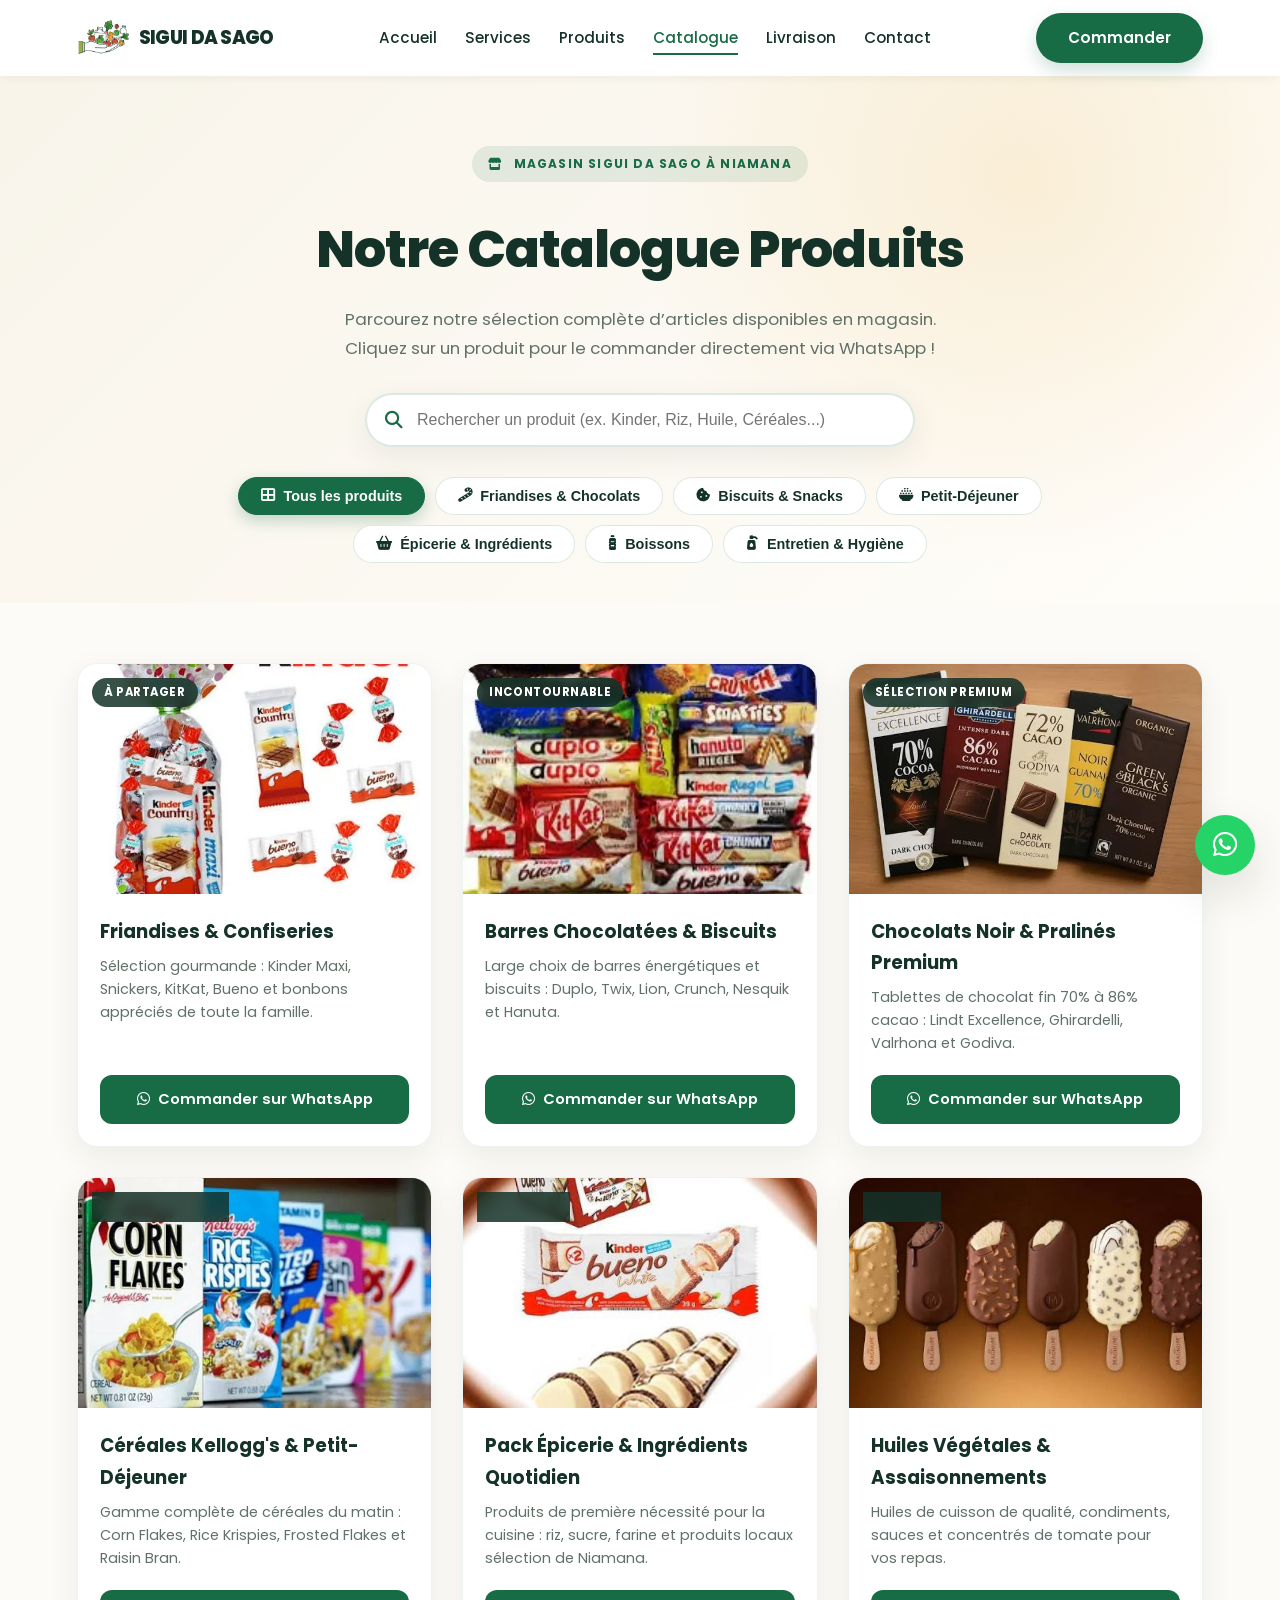
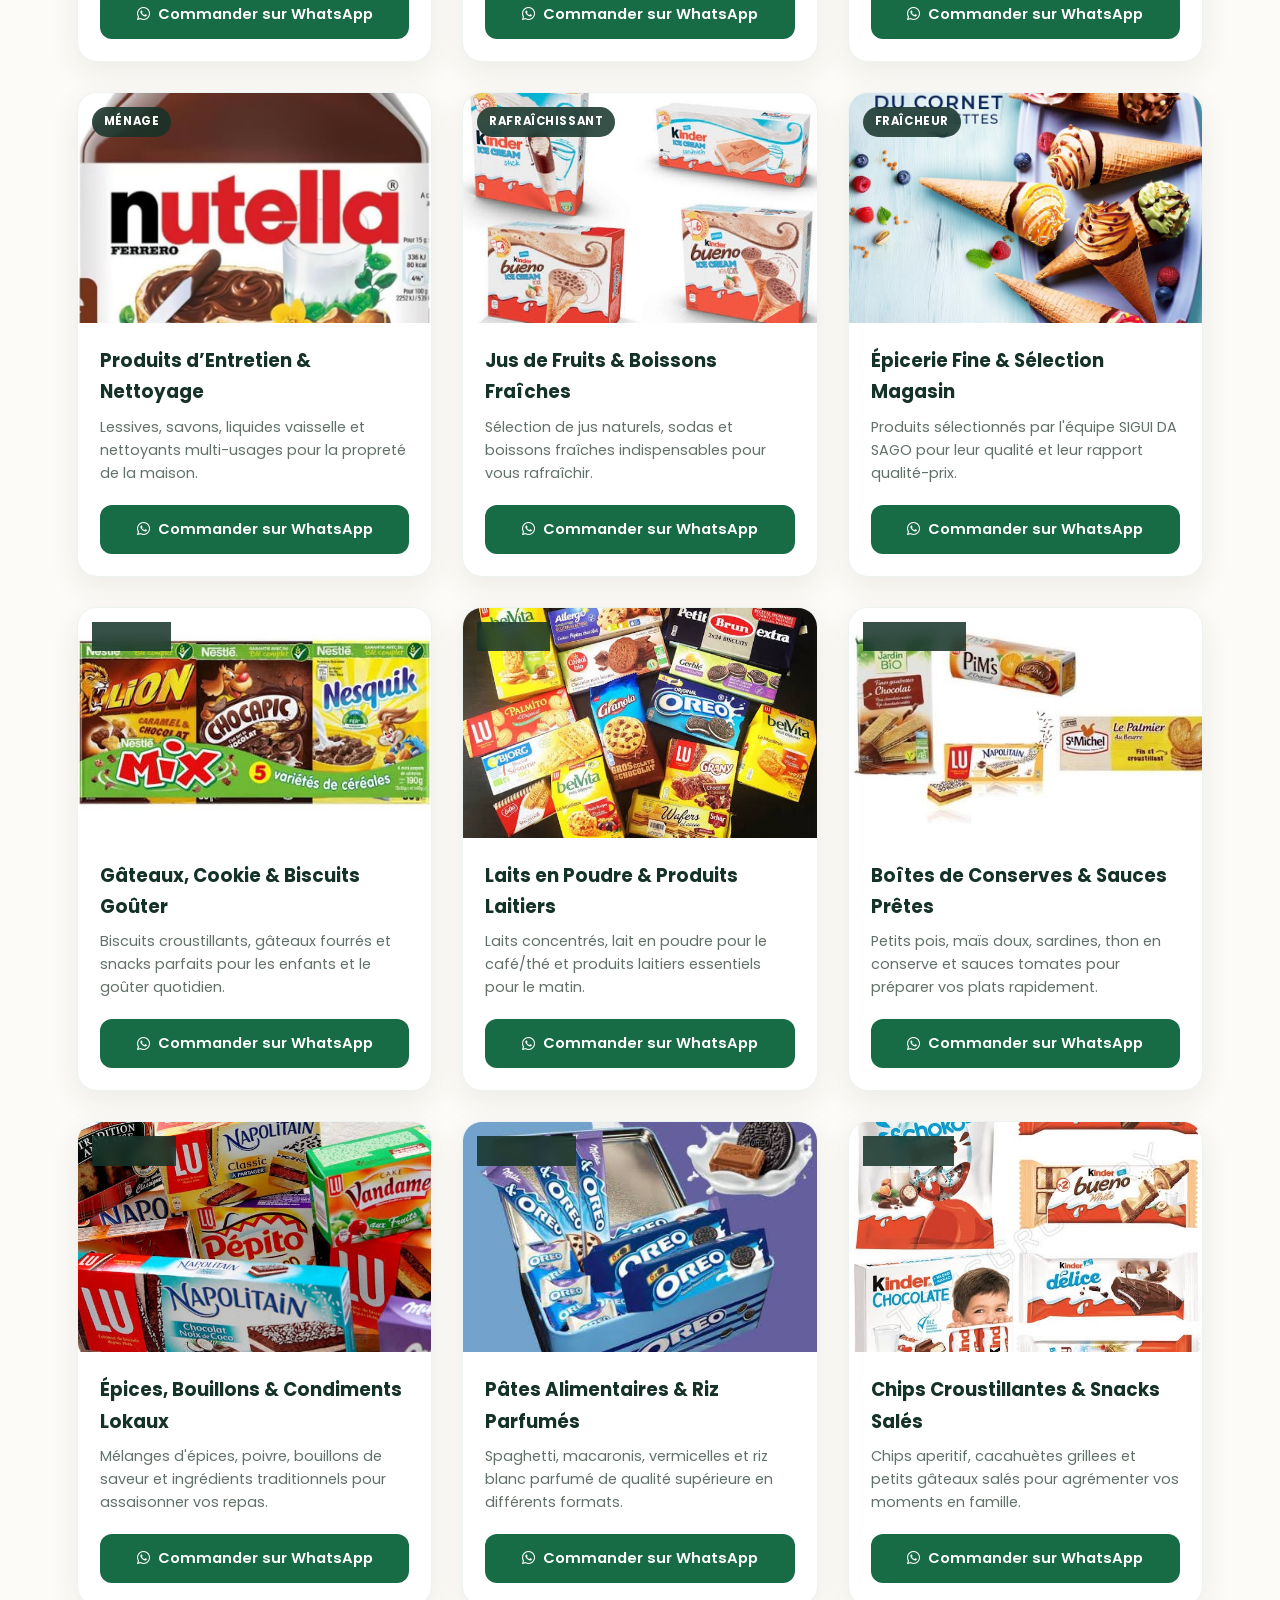
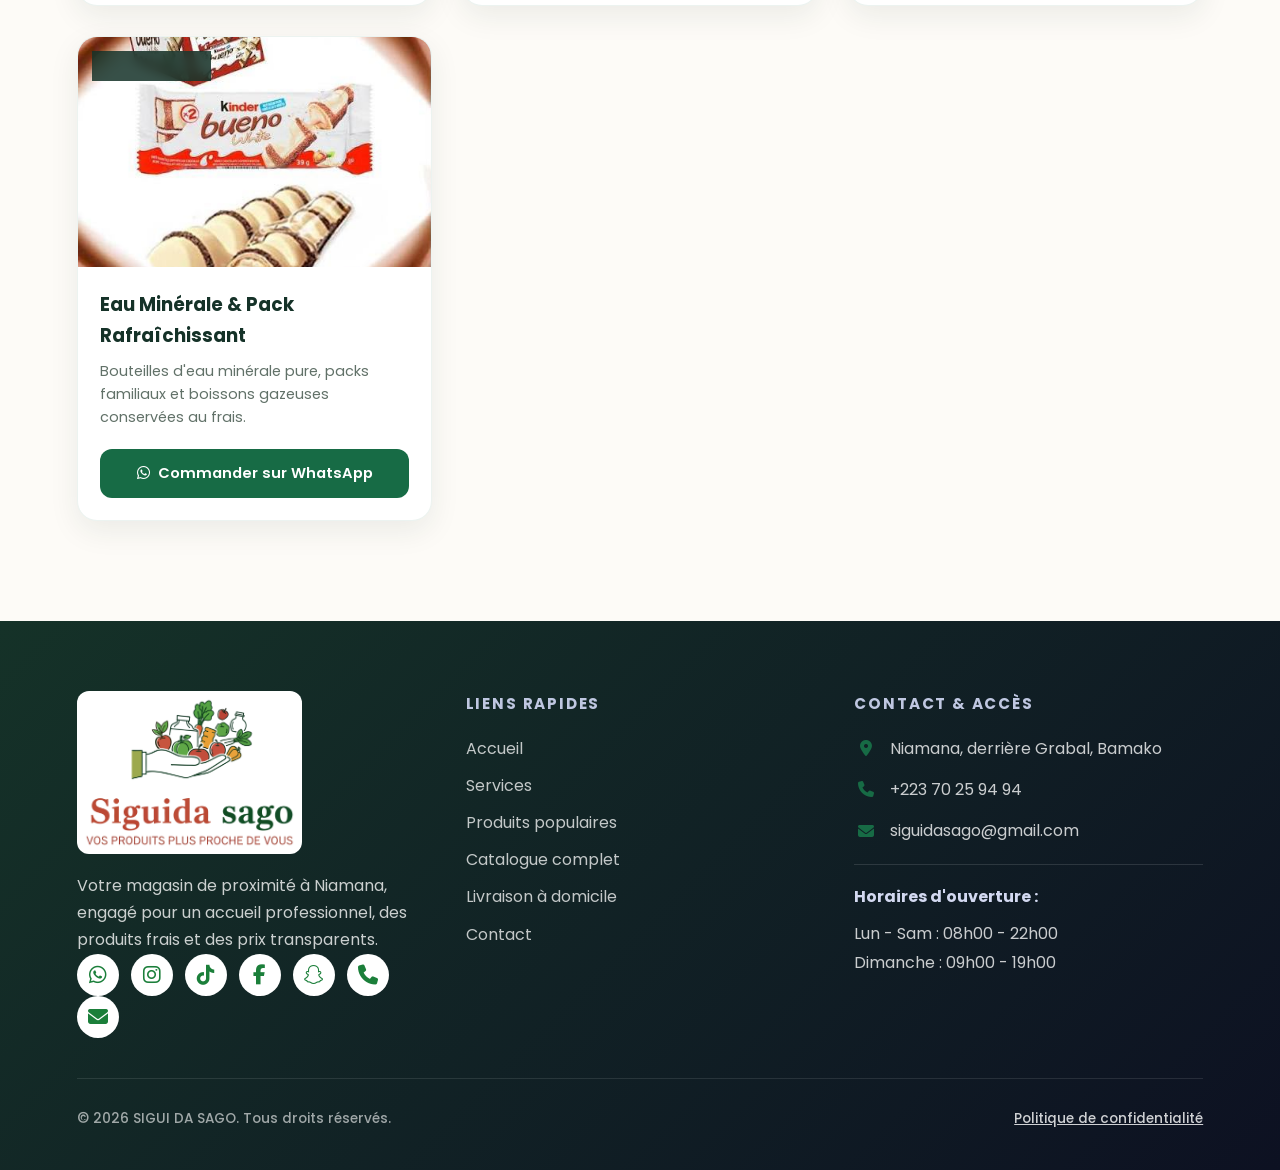
==== catalogue.html @ 582f27cd "Ajout de la page Catalogue Produits (catalogue.html) avec filtres, recherche et commande WhatsApp" ====
<!DOCTYPE html>
<html lang="fr">
<head>
    <meta charset="UTF-8">
    <meta name="viewport" content="width=device-width, initial-scale=1.0">
    <meta name="description" content="Catalogue complet des produits SIGUI DA SAGO à Niamana. Produits frais, confiseries, boissons, épicerie et commande rapide par WhatsApp.">
    <title>Catalogue Produits | SIGUI DA SAGO Niamana</title>

    <!-- Favicon -->
    <link rel="icon" type="image/webp" href="logo-mark.webp">
    <link rel="shortcut icon" type="image/webp" href="logo-mark.webp">
    <link rel="apple-touch-icon" href="logo-mark.webp">

    <!-- Open Graph / WhatsApp / Facebook -->
    <meta property="og:type" content="website">
    <meta property="og:site_name" content="SIGUI DA SAGO">
    <meta property="og:title" content="Catalogue Produits | SIGUI DA SAGO Niamana">
    <meta property="og:description" content="Découvrez tous les produits disponibles dans votre magasin de proximité à Niamana et commandez facilement sur WhatsApp.">
    <meta property="og:image" content="logo-sigui-da-sago.webp">

    <link rel="stylesheet" href="site.css">

    <!-- Google Fonts -->
    <link href="https://fonts.googleapis.com/css2?family=Poppins:wght@300;400;500;600;700;800&display=swap" rel="stylesheet">

    <!-- Font Awesome -->
    <link rel="stylesheet" href="https://cdnjs.cloudflare.com/ajax/libs/font-awesome/6.6.0/css/all.min.css">
</head>
<body class="catalog-page">
    <header>
        <nav class="navbar">
            <a class="brand" href="index.html" aria-label="SIGUI DA SAGO - Accueil">
                <img src="logo-mark.webp" alt="Logo SIGUI DA SAGO">
                <span>SIGUI DA SAGO</span>
            </a>
            <ul class="nav-links">
                <li><a href="index.html#accueil">Accueil</a></li>
                <li><a href="index.html#services">Services</a></li>
                <li><a href="index.html#produits">Produits</a></li>
                <li><a href="catalogue.html" class="active">Catalogue</a></li>
                <li><a href="index.html#livraison">Livraison</a></li>
                <li><a href="index.html#contact">Contact</a></li>
            </ul>
            <a href="index.html#livraison" class="btn header-order">Commander</a>
            <div class="menu-btn"><i class="fas fa-bars"></i></div>
        </nav>
    </header>

    <main>
        <section class="catalog-hero">
            <span class="eyebrow"><i class="fas fa-store" aria-hidden="true"></i> Magasin SIGUI DA SAGO à Niamana</span>
            <h1>Notre Catalogue Produits</h1>
            <p>Parcourez notre sélection complète d’articles disponibles en magasin. Cliquez sur un produit pour le commander directement via WhatsApp !</p>

            <div class="search-container">
                <i class="fas fa-search" aria-hidden="true"></i>
                <input type="text" id="catalogSearch" placeholder="Rechercher un produit (ex. Kinder, Riz, Huile, Céréales...)" aria-label="Rechercher un produit">
            </div>

            <div class="category-filters">
                <button class="filter-btn active" data-filter="all"><i class="fas fa-th-large"></i> Tous les produits</button>
                <button class="filter-btn" data-filter="friandises"><i class="fas fa-candy-cane"></i> Friandises & Chocolats</button>
                <button class="filter-btn" data-filter="biscuits"><i class="fas fa-cookie-bite"></i> Biscuits & Snacks</button>
                <button class="filter-btn" data-filter="petit-dejeuner"><i class="fas fa-bowl-rice"></i> Petit-Déjeuner</button>
                <button class="filter-btn" data-filter="epicerie"><i class="fas fa-basket-shopping"></i> Épicerie & Ingrédients</button>
                <button class="filter-btn" data-filter="boissons"><i class="fas fa-bottle-water"></i> Boissons</button>
                <button class="filter-btn" data-filter="entretien"><i class="fas fa-pump-soap"></i> Entretien & Hygiène</button>
            </div>
        </section>

        <section class="catalog-section">
            <div class="catalog-grid" id="catalogGrid">
                
                <!-- Produit 1 -->
                <article class="catalog-card" data-category="friandises">
                    <div class="catalog-card-img">
                        <img src="image-produit-1.webp" alt="Friandises & Confiseries Kinder, Snickers, KitKat" loading="lazy">
                        <span class="catalog-card-badge">À partager</span>
                    </div>
                    <div class="catalog-card-body">
                        <h3>Friandises & Confiseries</h3>
                        <p>Sélection gourmande : Kinder Maxi, Snickers, KitKat, Bueno et bonbons appréciés de toute la famille.</p>
                        <a href="https://wa.me/22370259494?text=Bonjour%20SIGUI%20DA%20SAGO%2C%20je%20souhaite%20commander%20%3A%20Friandises%20%26%20Confiseries" target="_blank" rel="noopener noreferrer" class="catalog-card-btn">
                            <i class="fab fa-whatsapp" aria-hidden="true"></i> Commander sur WhatsApp
                        </a>
                    </div>
                </article>

                <!-- Produit 2 -->
                <article class="catalog-card" data-category="biscuits">
                    <div class="catalog-card-img">
                        <img src="image-produit-2.webp" alt="Assortiment Barres & Biscuits" loading="lazy">
                        <span class="catalog-card-badge">Incontournable</span>
                    </div>
                    <div class="catalog-card-body">
                        <h3>Barres Chocolatées & Biscuits</h3>
                        <p>Large choix de barres énergétiques et biscuits : Duplo, Twix, Lion, Crunch, Nesquik et Hanuta.</p>
                        <a href="https://wa.me/22370259494?text=Bonjour%20SIGUI%20DA%20SAGO%2C%20je%20souhaite%20commander%20%3A%20Barres%20Chocolat%C3%A9es%20%26%20Biscuits" target="_blank" rel="noopener noreferrer" class="catalog-card-btn">
                            <i class="fab fa-whatsapp" aria-hidden="true"></i> Commander sur WhatsApp
                        </a>
                    </div>
                </article>

                <!-- Produit 3 -->
                <article class="catalog-card" data-category="friandises">
                    <div class="catalog-card-img">
                        <img src="image-produit-3.webp" alt="Chocolats Premium Lindt & Ghirardelli" loading="lazy">
                        <span class="catalog-card-badge">Sélection Premium</span>
                    </div>
                    <div class="catalog-card-body">
                        <h3>Chocolats Noir & Pralinés Premium</h3>
                        <p>Tablettes de chocolat fin 70% à 86% cacao : Lindt Excellence, Ghirardelli, Valrhona et Godiva.</p>
                        <a href="https://wa.me/22370259494?text=Bonjour%20SIGUI%20DA%20SAGO%2C%20je%20souhaite%20commander%20%3A%20Chocolats%20Noir%20%26%20Pralin%C3%A9s%20Premium" target="_blank" rel="noopener noreferrer" class="catalog-card-btn">
                            <i class="fab fa-whatsapp" aria-hidden="true"></i> Commander sur WhatsApp
                        </a>
                    </div>
                </article>

                <!-- Produit 4 -->
                <article class="catalog-card" data-category="petit-dejeuner">
                    <div class="catalog-card-img">
                        <img src="image-produit-4.webp" alt="Céréales Kellogg's Corn Flakes et Rice Krispies" loading="lazy">
                        <span class="catalog-card-badge">Petit-Déjeuner</span>
                    </div>
                    <div class="catalog-card-body">
                        <h3>Céréales Kellogg's & Petit-Déjeuner</h3>
                        <p>Gamme complète de céréales du matin : Corn Flakes, Rice Krispies, Frosted Flakes et Raisin Bran.</p>
                        <a href="https://wa.me/22370259494?text=Bonjour%20SIGUI%20DA%20SAGO%2C%20je%20souhaite%20commander%20%3A%20C%C3%A9r%C3%A9ales%20Kellogg%27s" target="_blank" rel="noopener noreferrer" class="catalog-card-btn">
                            <i class="fab fa-whatsapp" aria-hidden="true"></i> Commander sur WhatsApp
                        </a>
                    </div>
                </article>

                <!-- Produit 5 -->
                <article class="catalog-card" data-category="epicerie">
                    <div class="catalog-card-img">
                        <img src="WhatsApp Image 2026-07-18 at 15.37.23 (1).jpeg" alt="Pack Épicerie Générale" loading="lazy">
                        <span class="catalog-card-badge">Essentiel</span>
                    </div>
                    <div class="catalog-card-body">
                        <h3>Pack Épicerie & Ingrédients Quotidien</h3>
                        <p>Produits de première nécessité pour la cuisine : riz, sucre, farine et produits locaux sélection de Niamana.</p>
                        <a href="https://wa.me/22370259494?text=Bonjour%20SIGUI%20DA%20SAGO%2C%20je%20souhaite%20commander%20%3A%20Pack%20%C3%89picerie%20%26%20Ingr%C3%A9dients" target="_blank" rel="noopener noreferrer" class="catalog-card-btn">
                            <i class="fab fa-whatsapp" aria-hidden="true"></i> Commander sur WhatsApp
                        </a>
                    </div>
                </article>

                <!-- Produit 6 -->
                <article class="catalog-card" data-category="epicerie">
                    <div class="catalog-card-img">
                        <img src="WhatsApp Image 2026-07-18 at 15.37.23 (2).jpeg" alt="Huiles et Condiments de cuisine" loading="lazy">
                        <span class="catalog-card-badge">Cuisine</span>
                    </div>
                    <div class="catalog-card-body">
                        <h3>Huiles Végétales & Assaisonnements</h3>
                        <p>Huiles de cuisson de qualité, condiments, sauces et concentrés de tomate pour vos repas.</p>
                        <a href="https://wa.me/22370259494?text=Bonjour%20SIGUI%20DA%20SAGO%2C%20je%20souhaite%20commander%20%3A%20Huiles%20V%C3%A9g%C3%A9tales%20%26%20Assaisonnements" target="_blank" rel="noopener noreferrer" class="catalog-card-btn">
                            <i class="fab fa-whatsapp" aria-hidden="true"></i> Commander sur WhatsApp
                        </a>
                    </div>
                </article>

                <!-- Produit 7 -->
                <article class="catalog-card" data-category="entretien">
                    <div class="catalog-card-img">
                        <img src="WhatsApp Image 2026-07-18 at 15.37.23 (3).jpeg" alt="Produits de ménage et entretien" loading="lazy">
                        <span class="catalog-card-badge">Ménage</span>
                    </div>
                    <div class="catalog-card-body">
                        <h3>Produits d’Entretien & Nettoyage</h3>
                        <p>Lessives, savons, liquides vaisselle et nettoyants multi-usages pour la propreté de la maison.</p>
                        <a href="https://wa.me/22370259494?text=Bonjour%20SIGUI%20DA%20SAGO%2C%20je%20souhaite%20commander%20%3A%20Produits%20d%27Entretien" target="_blank" rel="noopener noreferrer" class="catalog-card-btn">
                            <i class="fab fa-whatsapp" aria-hidden="true"></i> Commander sur WhatsApp
                        </a>
                    </div>
                </article>

                <!-- Produit 8 -->
                <article class="catalog-card" data-category="boissons">
                    <div class="catalog-card-img">
                        <img src="WhatsApp Image 2026-07-18 at 15.37.23 (5).jpeg" alt="Jus et Boissons rafraîchissantes" loading="lazy">
                        <span class="catalog-card-badge">Rafraîchissant</span>
                    </div>
                    <div class="catalog-card-body">
                        <h3>Jus de Fruits & Boissons Fraîches</h3>
                        <p>Sélection de jus naturels, sodas et boissons fraîches indispensables pour vous rafraîchir.</p>
                        <a href="https://wa.me/22370259494?text=Bonjour%20SIGUI%20DA%20SAGO%2C%20je%20souhaite%20commander%20%3A%20Jus%20de%20Fruits%20%26%20Boissons" target="_blank" rel="noopener noreferrer" class="catalog-card-btn">
                            <i class="fab fa-whatsapp" aria-hidden="true"></i> Commander sur WhatsApp
                        </a>
                    </div>
                </article>

                <!-- Produit 9 -->
                <article class="catalog-card" data-category="epicerie">
                    <div class="catalog-card-img">
                        <img src="WhatsApp Image 2026-07-18 at 15.37.23 (6).jpeg" alt="Produits frais et épicerie fine" loading="lazy">
                        <span class="catalog-card-badge">Fraîcheur</span>
                    </div>
                    <div class="catalog-card-body">
                        <h3>Épicerie Fine & Sélection Magasin</h3>
                        <p>Produits sélectionnés par l'équipe SIGUI DA SAGO pour leur qualité et leur rapport qualité-prix.</p>
                        <a href="https://wa.me/22370259494?text=Bonjour%20SIGUI%20DA%20SAGO%2C%20je%20souhaite%20commander%20%3A%20%C3%89picerie%20Fine" target="_blank" rel="noopener noreferrer" class="catalog-card-btn">
                            <i class="fab fa-whatsapp" aria-hidden="true"></i> Commander sur WhatsApp
                        </a>
                    </div>
                </article>

                <!-- Produit 10 -->
                <article class="catalog-card" data-category="biscuits">
                    <div class="catalog-card-img">
                        <img src="WhatsApp Image 2026-07-18 at 15.44.53 (3).jpeg" alt="Gâteaux et Biscuits du goûter" loading="lazy">
                        <span class="catalog-card-badge">Goûter</span>
                    </div>
                    <div class="catalog-card-body">
                        <h3>Gâteaux, Cookie & Biscuits Goûter</h3>
                        <p>Biscuits croustillants, gâteaux fourrés et snacks parfaits pour les enfants et le goûter quotidien.</p>
                        <a href="https://wa.me/22370259494?text=Bonjour%20SIGUI%20DA%20SAGO%2C%20je%20souhaite%20commander%20%3A%20G%C3%A2teaux%20%26%20Biscuits" target="_blank" rel="noopener noreferrer" class="catalog-card-btn">
                            <i class="fab fa-whatsapp" aria-hidden="true"></i> Commander sur WhatsApp
                        </a>
                    </div>
                </article>

                <!-- Produit 11 -->
                <article class="catalog-card" data-category="petit-dejeuner">
                    <div class="catalog-card-img">
                        <img src="WhatsApp Image 2026-07-18 at 15.44.53 (4).jpeg" alt="Laits et Produits Laitiers" loading="lazy">
                        <span class="catalog-card-badge">Laitier</span>
                    </div>
                    <div class="catalog-card-body">
                        <h3>Laits en Poudre & Produits Laitiers</h3>
                        <p>Laits concentrés, lait en poudre pour le café/thé et produits laitiers essentiels pour le matin.</p>
                        <a href="https://wa.me/22370259494?text=Bonjour%20SIGUI%20DA%20SAGO%2C%20je%20souhaite%20commander%20%3A%20Laits%20%26%20Produits%20Laitiers" target="_blank" rel="noopener noreferrer" class="catalog-card-btn">
                            <i class="fab fa-whatsapp" aria-hidden="true"></i> Commander sur WhatsApp
                        </a>
                    </div>
                </article>

                <!-- Produit 12 -->
                <article class="catalog-card" data-category="epicerie">
                    <div class="catalog-card-img">
                        <img src="WhatsApp Image 2026-07-18 at 15.44.53 (5).jpeg" alt="Conserves et Boîtes de sauces" loading="lazy">
                        <span class="catalog-card-badge">Conserves</span>
                    </div>
                    <div class="catalog-card-body">
                        <h3>Boîtes de Conserves & Sauces Prêtes</h3>
                        <p>Petits pois, maïs doux, sardines, thon en conserve et sauces tomates pour préparer vos plats rapidement.</p>
                        <a href="https://wa.me/22370259494?text=Bonjour%20SIGUI%20DA%20SAGO%2C%20je%20souhaite%20commander%20%3A%20Bo%C3%AEtes%20de%20Conserves" target="_blank" rel="noopener noreferrer" class="catalog-card-btn">
                            <i class="fab fa-whatsapp" aria-hidden="true"></i> Commander sur WhatsApp
                        </a>
                    </div>
                </article>

                <!-- Produit 13 -->
                <article class="catalog-card" data-category="epicerie">
                    <div class="catalog-card-img">
                        <img src="WhatsApp Image 2026-07-18 at 15.44.53 (6).jpeg" alt="Épices et Bouillons" loading="lazy">
                        <span class="catalog-card-badge">Saveurs</span>
                    </div>
                    <div class="catalog-card-body">
                        <h3>Épices, Bouillons & Condiments Lokaux</h3>
                        <p>Mélanges d'épices, poivre, bouillons de saveur et ingrédients traditionnels pour assaisonner vos repas.</p>
                        <a href="https://wa.me/22370259494?text=Bonjour%20SIGUI%20DA%20SAGO%2C%20je%20souhaite%20commander%20%3A%20%C3%89pices%20%26%20Bouillons" target="_blank" rel="noopener noreferrer" class="catalog-card-btn">
                            <i class="fab fa-whatsapp" aria-hidden="true"></i> Commander sur WhatsApp
                        </a>
                    </div>
                </article>

                <!-- Produit 14 -->
                <article class="catalog-card" data-category="epicerie">
                    <div class="catalog-card-img">
                        <img src="WhatsApp Image 2026-07-18 at 15.44.53 (7).jpeg" alt="Pâtes et Riz parfumés" loading="lazy">
                        <span class="catalog-card-badge">Féculents</span>
                    </div>
                    <div class="catalog-card-body">
                        <h3>Pâtes Alimentaires & Riz Parfumés</h3>
                        <p>Spaghetti, macaronis, vermicelles et riz blanc parfumé de qualité supérieure en différents formats.</p>
                        <a href="https://wa.me/22370259494?text=Bonjour%20SIGUI%20DA%20SAGO%2C%20je%20souhaite%20commander%20%3A%20P%C3%A2tes%20%26%20Riz" target="_blank" rel="noopener noreferrer" class="catalog-card-btn">
                            <i class="fab fa-whatsapp" aria-hidden="true"></i> Commander sur WhatsApp
                        </a>
                    </div>
                </article>

                <!-- Produit 15 -->
                <article class="catalog-card" data-category="biscuits">
                    <div class="catalog-card-img">
                        <img src="WhatsApp Image 2026-07-18 at 15.44.53 (8).jpeg" alt="Chips et Snacks salés" loading="lazy">
                        <span class="catalog-card-badge">Aapéritif</span>
                    </div>
                    <div class="catalog-card-body">
                        <h3>Chips Croustillantes & Snacks Salés</h3>
                        <p>Chips aperitif, cacahuètes grillees et petits gâteaux salés pour agrémenter vos moments en famille.</p>
                        <a href="https://wa.me/22370259494?text=Bonjour%20SIGUI%20DA%20SAGO%2C%20je%20souhaite%20commander%20%3A%20Chips%20%26%20Snacks%20Sal%C3%A9s" target="_blank" rel="noopener noreferrer" class="catalog-card-btn">
                            <i class="fab fa-whatsapp" aria-hidden="true"></i> Commander sur WhatsApp
                        </a>
                    </div>
                </article>

                <!-- Produit 16 -->
                <article class="catalog-card" data-category="boissons">
                    <div class="catalog-card-img">
                        <img src="WhatsApp Image 2026-07-18 at 15.44.53 (9).jpeg" alt="Eau Minérale et Pack de boissons" loading="lazy">
                        <span class="catalog-card-badge">Hydratation</span>
                    </div>
                    <div class="catalog-card-body">
                        <h3>Eau Minérale & Pack Rafraîchissant</h3>
                        <p>Bouteilles d'eau minérale pure, packs familiaux et boissons gazeuses conservées au frais.</p>
                        <a href="https://wa.me/22370259494?text=Bonjour%20SIGUI%20DA%20SAGO%2C%20je%20souhaite%20commander%20%3A%20Eau%20Min%C3%A9rale%20%26%20Boissons" target="_blank" rel="noopener noreferrer" class="catalog-card-btn">
                            <i class="fab fa-whatsapp" aria-hidden="true"></i> Commander sur WhatsApp
                        </a>
                    </div>
                </article>

            </div>

            <!-- Message Aucun Résultat -->
            <div id="noResults" class="no-results" style="display: none;">
                <i class="fas fa-box-open" aria-hidden="true"></i>
                <h3>Aucun produit trouvé</h3>
                <p>Essayez un autre mot-clé ou réinitialisez le filtre de recherche.</p>
            </div>
        </section>
    </main>

    <!-- Bouton WhatsApp Flottant -->
    <a href="https://wa.me/22370259494" class="whatsapp" title="Discuter sur WhatsApp" target="_blank" rel="noopener noreferrer" aria-label="Contacter SIGUI DA SAGO sur WhatsApp">
        <i class="fab fa-whatsapp" aria-hidden="true"></i>
    </a>

    <footer>
        <div class="footer-wrapper">
            <div class="footer-section footer-brand">
                <a class="footer-logo" href="index.html">
                    <img src="logo-sigui-da-sago.webp" alt="Logo SIGUI DA SAGO">
                </a>
                <p>Votre magasin de proximité à Niamana, engagé pour un accueil professionnel, des produits frais et des prix transparents.</p>
                <div class="social-links">
                    <a href="https://wa.me/22370259494" title="WhatsApp" target="_blank" rel="noopener noreferrer"><i class="fab fa-whatsapp"></i></a>
                    <a href="https://www.instagram.com/siguidasago" title="Instagram" target="_blank" rel="noopener noreferrer"><i class="fab fa-instagram"></i></a>
                    <a href="https://www.tiktok.com/@siguida.sago" title="TikTok" target="_blank" rel="noopener noreferrer"><i class="fab fa-tiktok"></i></a>
                    <a href="https://www.facebook.com/share/1Fdkqa3NNz/?mibextid=wwXIfr" title="Facebook" target="_blank" rel="noopener noreferrer"><i class="fab fa-facebook-f"></i></a>
                    <a href="https://snapchat.com/t/otdLLKNi" title="Snapchat" target="_blank" rel="noopener noreferrer"><i class="fab fa-snapchat"></i></a>
                    <a href="tel:+22370259494" title="Appeler"><i class="fas fa-phone"></i></a>
                    <a href="mailto:siguidasago@gmail.com" title="Email"><i class="fas fa-envelope"></i></a>
                </div>
            </div>

            <div class="footer-section footer-links">
                <h4>Liens rapides</h4>
                <ul>
                    <li><a href="index.html#accueil">Accueil</a></li>
                    <li><a href="index.html#services">Services</a></li>
                    <li><a href="index.html#produits">Produits populaires</a></li>
                    <li><a href="catalogue.html">Catalogue complet</a></li>
                    <li><a href="index.html#livraison">Livraison à domicile</a></li>
                    <li><a href="index.html#contact">Contact</a></li>
                </ul>
            </div>

            <div class="footer-section footer-contact">
                <h4>Contact & Accès</h4>
                <p><i class="fas fa-map-marker-alt"></i> Niamana, derrière Grabal, Bamako</p>
                <p><i class="fas fa-phone"></i> <a href="tel:+22370259494" style="color:inherit;">+223 70 25 94 94</a></p>
                <p><i class="fas fa-envelope"></i> <a href="mailto:siguidasago@gmail.com" style="color:inherit;">siguidasago@gmail.com</a></p>
                <div class="footer-hours">
                    <span>Horaires d'ouverture :</span>
                    <p>Lun - Sam : 08h00 - 22h00<br>Dimanche : 09h00 - 19h00</p>
                </div>
            </div>
        </div>

        <div class="footer-bottom">
            <p class="footer-copy">&copy; <span id="year">2026</span> SIGUI DA SAGO. Tous droits réservés.</p>
            <p class="footer-credit"><a href="confidentialite.html">Politique de confidentialité</a></p>
        </div>
    </footer>

    <script src="site.js"></script>
</body>
</html>
---- site.css ----
/* ===============================
   VARIABLES — THÈME ÉPICERIE
================================= */
:root{
    --primary:#176b45;
    --primary-dark:#0e4a30;
    --secondary:#f4f0e8;
    --accent:#e6a422;
    --white:#ffffff;
    --dark:#153228;
    --gray:#617168;
    --light-gray:#faf8f3;
    --shadow:0 10px 30px rgba(21,50,40,.08);
    --shadow-lg:0 18px 45px rgba(21,50,40,.14);
    --shadow-large:0 24px 60px rgba(21,50,40,.18);
    --radius:20px;
    --transition:.35s cubic-bezier(.4, 0, .2, 1);
    --max-width:1280px;
}

/* ===============================
   RESET
================================= */
*{
    margin:0;
    padding:0;
    box-sizing:border-box;
}

html{
    scroll-behavior:smooth;
}

body{
    font-family:'Poppins',sans-serif;
    background:#ffffff;
    color:var(--dark);
    line-height:1.7;
    overflow-x:hidden;
}

img{
    max-width:100%;
    display:block;
    height:auto;
}

a{
    text-decoration:none;
}

ul{
    list-style:none;
}

section{
    padding:100px 6%;
}

/* ===============================
   ANIMATIONS
================================= */
@keyframes fadeInUp{
    from{
        opacity:0;
        transform:translateY(30px);
    }
    to{
        opacity:1;
        transform:translateY(0);
    }
}

@keyframes fadeInDown{
    from{
        opacity:0;
        transform:translateY(-30px);
    }
    to{
        opacity:1;
        transform:translateY(0);
    }
}

@keyframes fadeInLeft{
    from{
        opacity:0;
        transform:translateX(-30px);
    }
    to{
        opacity:1;
        transform:translateX(0);
    }
}

@keyframes fadeInRight{
    from{
        opacity:0;
        transform:translateX(30px);
    }
    to{
        opacity:1;
        transform:translateX(0);
    }
}

@keyframes slideDown{
    from{
        opacity:0;
        transform:scaleY(0);
    }
    to{
        opacity:1;
        transform:scaleY(1);
    }
}

/* ===============================
   HEADER & NAVBAR
================================= */
header{
    position:fixed;
    width:100%;
    top:0;
    left:0;
    z-index:999;
    background:rgba(255,255,255,.98);
    backdrop-filter:blur(10px);
    box-shadow:0 2px 10px rgba(0,0,0,.05);
    transition:.3s ease;
}

header.sticky{
    box-shadow:0 8px 25px rgba(0,0,0,.1);
    padding:8px 0;
}

.navbar{
    max-width:var(--max-width);
    margin:0 auto;
    display:flex;
    justify-content:space-between;
    align-items:center;
    height:80px;
    padding:0 6%;
    animation:fadeInDown .6s ease;
}

.logo{
    font-size:1.6rem;
    font-weight:800;
    color:var(--primary);
    letter-spacing:-.8px;
    transition:.3s ease;
}

.logo:hover{
    transform:scale(1.05);
}

.brand{
    display:inline-flex;
    align-items:center;
    gap:10px;
    color:var(--dark);
    font-size:1.15rem;
    font-weight:800;
    letter-spacing:-.7px;
    line-height:1;
}

.brand img{
    width:52px;
    height:42px;
    object-fit:contain;
}

.nav-links{
    display:flex;
    gap:40px;
}

.nav-links a{
    color:var(--dark);
    font-weight:500;
    font-size:.95rem;
    transition:var(--transition);
    position:relative;
}

.nav-links a::after{
    content:'';
    position:absolute;
    bottom:-6px;
    left:0;
    width:0;
    height:2.5px;
    background:linear-gradient(90deg, var(--primary), var(--accent));
    border-radius:2px;
    transition:.4s cubic-bezier(.4, 0, .2, 1);
}

.nav-links a:hover{
    color:var(--primary);
}

.nav-links a:hover::after{
    width:100%;
}

.btn{
    background:linear-gradient(135deg, var(--primary), var(--primary-dark));
    color:white;
    padding:12px 32px;
    border-radius:50px;
    transition:var(--transition);
    display:inline-flex;
    align-items:center;
    border:none;
    cursor:pointer;
    font-weight:600;
    font-size:.95rem;
    box-shadow:0 4px 15px rgba(22,93,255,.25);
    position:relative;
    overflow:hidden;
}

.btn::before{
    content:'';
    position:absolute;
    top:0;
    left:-100%;
    width:100%;
    height:100%;
    background:rgba(255,255,255,.15);
    transition:.4s ease;
}

.btn:hover{
    transform:translateY(-2px);
    box-shadow:0 8px 25px rgba(22,93,255,.35);
}

.btn:hover::before{
    left:100%;
}

.btn-secondary{
    background:transparent;
    color:var(--primary);
    border:2px solid var(--primary);
    padding:10px 28px;
}

.btn-secondary:hover{
    background:var(--primary);
    color:white;
    transform:translateY(-2px);
}

.btn-small{
    padding:10px 22px;
    font-size:.85rem;
}

.menu-btn{
    display:none;
    font-size:28px;
    cursor:pointer;
    color:var(--dark);
}

/* ===============================
   HERO
================================= */
.hero{
    margin-top:80px;
    min-height:calc(100vh - 80px);
    display:grid;
    grid-template-columns:1fr 1fr;
    align-items:center;
    gap:80px;
    background:linear-gradient(135deg, rgba(22,93,255,.03) 0%, rgba(16,185,129,.02) 100%);
}

.hero-text{
    animation:fadeInLeft .8s ease .2s both;
}

.eyebrow{
    display:inline-block;
    background:rgba(22,93,255,.1);
    color:var(--primary);
    padding:8px 16px;
    border-radius:50px;
    font-size:.75rem;
    font-weight:700;
    letter-spacing:.1em;
    text-transform:uppercase;
    margin-bottom:24px;
    animation:fadeInUp .8s ease both;
}

.hero h1{
    font-size:4rem;
    line-height:1.15;
    margin-bottom:24px;
    font-weight:900;
    letter-spacing:-.8px;
    animation:fadeInUp .8s ease .1s both;
}

.hero h1 strong{
    color:var(--primary);
}

.hero p{
    color:var(--gray);
    font-size:1.1rem;
    margin-bottom:40px;
    line-height:1.9;
    animation:fadeInUp .8s ease .15s both;
}

.buttons{
    display:flex;
    gap:20px;
    margin-bottom:50px;
    animation:fadeInUp .8s ease .25s both;
}

.hero-stats{
    display:grid;
    grid-template-columns:repeat(3, 1fr);
    gap:24px;
    animation:fadeInUp .8s ease .3s both;
}

.hero-stats div{
    background:white;
    padding:28px 24px;
    border-radius:16px;
    box-shadow:var(--shadow);
    border:1px solid rgba(22,93,255,.1);
    transition:var(--transition);
    text-align:center;
}

.hero-stats div:hover{
    transform:translateY(-8px);
    box-shadow:var(--shadow-lg);
    border-color:var(--primary);
}

.hero-stats strong{
    display:block;
    font-size:2.4rem;
    color:var(--primary);
    margin-bottom:8px;
    font-weight:800;
}

.hero-stats span{
    color:var(--gray);
    font-size:.9rem;
    font-weight:500;
}

.hero-image{
    animation:fadeInRight .8s ease .3s both;
    position:relative;
}

.hero-image img{
    border-radius:20px;
    box-shadow:var(--shadow-large);
    width:100%;
    height:auto;
    transition:var(--transition);
}

.hero-image:hover img{
    transform:scale(1.02);
}

/* ===============================
   SERVICES
================================= */
.services{
    background:var(--light-gray);
}

.section-head{
    max-width:700px;
    margin:0 auto 60px;
    text-align:center;
    animation:fadeInUp .8s ease;
}

.section-head span{
    display:inline-block;
    background:rgba(22,93,255,.1);
    color:var(--primary);
    padding:8px 16px;
    border-radius:50px;
    font-size:.8rem;
    font-weight:700;
    letter-spacing:.12em;
    text-transform:uppercase;
    margin-bottom:16px;
}

.section-head h2{
    font-size:3rem;
    line-height:1.2;
    font-weight:900;
    letter-spacing:-.5px;
    margin:0;
}

.section-head.align-left{
    text-align:left;
}

.section-head.align-left span,
.section-head.align-left h2{
    text-align:left;
}

.cards{
    display:grid;
    grid-template-columns:repeat(auto-fit, minmax(270px, 1fr));
    gap:32px;
    animation:fadeInUp .8s ease;
}

.card{
    background:white;
    padding:40px 32px;
    border-radius:var(--radius);
    text-align:center;
    box-shadow:var(--shadow);
    border:1px solid rgba(0,0,0,.05);
    transition:var(--transition);
    position:relative;
    overflow:hidden;
}

.card::before{
    content:'';
    position:absolute;
    top:0;
    left:0;
    right:0;
    height:3px;
    background:linear-gradient(90deg, var(--primary), var(--accent));
    transform:scaleX(0);
    transform-origin:left;
    transition:.4s cubic-bezier(.4, 0, .2, 1);
}

.card:hover{
    transform:translateY(-12px);
    box-shadow:var(--shadow-lg);
}

.card:hover::before{
    transform:scaleX(1);
}

.card i{
    font-size:3rem;
    color:var(--primary);
    margin-bottom:20px;
    transition:var(--transition);
    display:inline-block;
}

.card:hover i{
    transform:scale(1.15) rotate(-5deg);
}

.card h3{
    font-size:1.3rem;
    margin-bottom:16px;
    font-weight:700;
}

.card p{
    color:var(--gray);
    line-height:1.7;
}

.delivery-link{
    display:inline-flex;
    align-items:center;
    gap:8px;
    margin-top:24px;
    color:var(--primary);
    font-weight:700;
    text-decoration:none;
    transition:var(--transition);
}

.delivery-link:hover{
    color:var(--accent);
    transform:translateX(4px);
}

/* ===============================
   LIVRAISON
================================= */
.delivery{
    background:white;
}

.delivery-layout{
    max-width:1100px;
    margin:0 auto;
    display:grid;
    grid-template-columns:1.1fr .9fr;
    gap:48px;
    align-items:start;
}

.delivery-steps{
    display:grid;
    gap:24px;
}

.delivery-step{
    display:flex;
    gap:18px;
    align-items:flex-start;
}

.delivery-step > span{
    width:42px;
    height:42px;
    flex:none;
    display:grid;
    place-items:center;
    border-radius:50%;
    background:linear-gradient(135deg, var(--primary), var(--primary-dark));
    color:white;
    font-weight:800;
}

.delivery-step h3{
    margin:0 0 4px;
    font-size:1.1rem;
}

.delivery-step p,
.delivery-form > p{
    margin:0;
    color:var(--gray);
}

.delivery-details{
    display:grid;
    gap:12px;
    margin-top:32px;
    padding-top:28px;
    border-top:1px solid rgba(0,0,0,.08);
}

.delivery-details p{
    display:flex;
    gap:14px;
    align-items:flex-start;
    margin:0;
    color:var(--gray);
}

.delivery-details i{
    color:var(--accent);
    margin-top:5px;
}

.delivery-details span{ display:grid; }
.delivery-details strong{ color:var(--dark); }

.delivery-form{
    display:grid;
    gap:10px;
    padding:32px;
    border-radius:var(--radius);
    background:var(--light-gray);
    box-shadow:var(--shadow);
}

.delivery-form h3{ margin:0; font-size:1.4rem; }
.delivery-form label{ margin-top:6px; font-size:.9rem; font-weight:600; }
.delivery-form label span{ color:var(--gray); font-weight:400; }

.delivery-form input,
.delivery-form textarea{
    width:100%;
    padding:13px 15px;
    border:1.5px solid rgba(0,0,0,.08);
    border-radius:10px;
    background:white;
    color:var(--dark);
    font:inherit;
}

.delivery-form input:focus,
.delivery-form textarea:focus{
    outline:none;
    border-color:var(--primary);
    box-shadow:0 0 0 3px rgba(22,93,255,.1);
}

.delivery-form textarea{ resize:vertical; }
.delivery-form .btn{ margin-top:12px; justify-content:center; }

/* ===============================
   STATS
================================= */
.stats{
    background:linear-gradient(135deg, var(--light-gray) 0%, white 100%);
    display:grid;
    grid-template-columns:repeat(3, 1fr);
    gap:32px;
    padding:80px 6%;
    animation:fadeInUp .8s ease;
}

.stat-card{
    background:white;
    border-radius:var(--radius);
    padding:40px 32px;
    text-align:center;
    box-shadow:var(--shadow);
    border:1px solid rgba(22,93,255,.1);
    transition:var(--transition);
    position:relative;
    overflow:hidden;
}

.stat-card::before{
    content:'';
    position:absolute;
    top:-50%;
    right:-50%;
    width:200%;
    height:200%;
    background:linear-gradient(135deg, rgba(22,93,255,.1), transparent);
    opacity:0;
    transition:.5s ease;
}

.stat-card:hover{
    transform:translateY(-8px);
    box-shadow:var(--shadow-lg);
}

.stat-card:hover::before{
    opacity:1;
}

.stat-card strong{
    font-size:3.5rem;
    color:var(--primary);
    display:block;
    margin-bottom:12px;
    font-weight:900;
}

.stat-card p{
    color:var(--gray);
    font-size:.95rem;
    font-weight:500;
}

/* ===============================
   PRODUCTS
================================= */
.products{
    background:white;
}

.product-grid{
    display:grid;
    grid-template-columns:repeat(auto-fit, minmax(250px, 1fr));
    gap:28px;
    animation:fadeInUp .8s ease;
}

.product-grid.larger{
    grid-template-columns:repeat(auto-fit, minmax(280px, 1fr));
}

.product{
    background:white;
    border-radius:var(--radius);
    overflow:hidden;
    box-shadow:var(--shadow);
    border:1px solid rgba(0,0,0,.05);
    transition:var(--transition);
    position:relative;
}

.product::after{
    content:'';
    position:absolute;
    top:0;
    left:0;
    right:0;
    bottom:0;
    background:linear-gradient(135deg, rgba(22,93,255,.05), transparent);
    opacity:0;
    transition:.4s ease;
    pointer-events:none;
}

.product:hover{
    transform:translateY(-10px);
    box-shadow:var(--shadow-lg);
}

.product:hover::after{
    opacity:1;
}

.product img{
    width:100%;
    height:240px;
    object-fit:cover;
    transition:var(--transition);
    display:block;
}

.product:hover img{
    transform:scale(1.08);
}

.product h3{
    font-size:1.1rem;
    font-weight:700;
    margin:20px 18px 12px;
    color:var(--dark);
}

.product p{
    color:var(--gray);
    font-size:.9rem;
    line-height:1.6;
    padding:0 18px 20px;
}

/* ===============================
   GALLERY
================================= */
.gallery{
    background:linear-gradient(135deg, rgba(22,93,255,.05) 0%, var(--light-gray) 100%);
}

.gallery-grid{
    display:grid;
    grid-template-columns:repeat(auto-fit, minmax(280px, 1fr));
    gap:24px;
    animation:fadeInUp .8s ease;
}

.gallery-item{
    border-radius:var(--radius);
    overflow:hidden;
    box-shadow:var(--shadow);
    cursor:pointer;
    height:300px;
    transition:var(--transition);
    position:relative;
    border:1px solid rgba(0,0,0,.05);
}

.gallery-item::overlay{
    position:absolute;
    top:0;
    left:0;
    right:0;
    bottom:0;
    background:rgba(22,93,255,.1);
    opacity:0;
    transition:.4s ease;
}

.gallery-item:hover{
    transform:scale(1.05);
    box-shadow:var(--shadow-lg);
}

.gallery-item img{
    width:100%;
    height:100%;
    object-fit:cover;
    transition:var(--transition);
}

.gallery-item:hover img{
    filter:brightness(1.1);
}

/* ===============================
   TESTIMONIALS
================================= */
.testimonials{
    background:white;
}

.testimonial-grid{
    display:grid;
    grid-template-columns:repeat(auto-fit, minmax(280px, 1fr));
    gap:32px;
    animation:fadeInUp .8s ease;
}

.testimonial-card{
    background:var(--light-gray);
    padding:35px;
    border-radius:var(--radius);
    box-shadow:var(--shadow);
    border:1px solid rgba(0,0,0,.05);
    transition:var(--transition);
    border-left:4px solid var(--primary);
    position:relative;
}

.testimonial-card::before{
    content:'\201C';
    position:absolute;
    top:-15px;
    right:20px;
    font-size:80px;
    color:var(--primary);
    opacity:.1;
    font-weight:900;
}

.testimonial-card:hover{
    transform:translateY(-8px);
    box-shadow:var(--shadow-lg);
    background:white;
}

.testimonial-card p{
    color:var(--dark);
    line-height:1.8;
    margin-bottom:20px;
    font-style:italic;
    font-size:.95rem;
    position:relative;
    z-index:1;
}

.testimonial-card span{
    display:block;
    font-weight:700;
    color:var(--primary);
    font-size:.9rem;
}

/* ===============================
   HORAIRES
================================= */
.hours{
    background:white;
}

.hours-grid{
    display:grid;
    grid-template-columns:repeat(auto-fit, minmax(280px, 1fr));
    gap:28px;
    animation:fadeInUp .8s ease;
}

.hour-card{
    background:white;
    padding:40px;
    border-radius:var(--radius);
    box-shadow:var(--shadow);
    border:2px solid rgba(22,93,255,.1);
    transition:var(--transition);
    text-align:center;
    position:relative;
    overflow:hidden;
}

.hour-card::before{
    content:'';
    position:absolute;
    top:0;
    left:0;
    right:0;
    height:4px;
    background:linear-gradient(90deg, var(--primary), var(--accent));
    transform:scaleX(0);
    transform-origin:left;
    transition:.4s ease;
}

.hour-card:hover{
    transform:translateY(-8px);
    box-shadow:var(--shadow-lg);
    border-color:var(--primary);
}

.hour-card:hover::before{
    transform:scaleX(1);
}

.hour-card h3{
    font-size:1.2rem;
    margin-bottom:16px;
    color:var(--dark);
    font-weight:700;
    display:flex;
    align-items:center;
    justify-content:center;
    gap:12px;
}

.hour-card h3 i{
    color:var(--primary);
    font-size:1.4rem;
}

.hour-card .time{
    font-size:1.8rem;
    font-weight:900;
    color:var(--primary);
    margin-bottom:8px;
}

.hour-card .desc{
    color:var(--gray);
    font-size:.9rem;
    font-weight:500;
}

.hour-card.special{
    background:linear-gradient(135deg, rgba(16,185,129,.05), transparent);
    border-color:var(--accent);
}

/* ===============================
   ABOUT
================================= */
.about{
    background:var(--light-gray);
}

.about-container{
    display:grid;
    grid-template-columns:1fr 1fr;
    gap:60px;
    align-items:center;
    max-width:var(--max-width);
    margin:0 auto;
}

.about-content{
    animation:fadeInLeft .8s ease;
}

.about-content p{
    font-size:1.05rem;
    line-height:1.8;
    color:var(--gray);
    margin-bottom:24px;
}

.about-features{
    display:grid;
    grid-template-columns:1fr 1fr;
    gap:20px;
    margin-top:30px;
}

.feature{
    display:flex;
    gap:15px;
    align-items:flex-start;
}

.feature i{
    color:var(--accent);
    font-size:1.4rem;
    margin-top:2px;
    flex-shrink:0;
}

.feature p{
    margin:0;
    font-size:.95rem;
    color:var(--dark);
    font-weight:500;
}

.about-image{
    animation:fadeInRight .8s ease;
}

.image-box{
    border-radius:20px;
    overflow:hidden;
    box-shadow:var(--shadow-large);
    position:relative;
}

.image-box img{
    display:block;
    width:100%;
    height:auto;
    border-radius:20px;
}

/* ===============================
   CONTACT
================================= */
.contact{
    background:white;
}

.contact-wrapper{
    display:grid;
    grid-template-columns:1.3fr 1.2fr;
    gap:60px;
    align-items:start;
    animation:fadeInUp .8s ease;
}

.contact-form-section h3{
    font-size:1.5rem;
    margin-bottom:28px;
    color:var(--dark);
    font-weight:700;
}

.contact-form{
    display:flex;
    flex-direction:column;
    gap:20px;
}

.form-group{
    display:flex;
    flex-direction:column;
}

.form-row{
    display:grid;
    grid-template-columns:1fr 1fr;
    gap:20px;
}

.contact-form input,
.contact-form textarea{
    padding:14px 18px;
    border:1.5px solid rgba(0,0,0,.08);
    border-radius:10px;
    font-family:inherit;
    font-size:.95rem;
    transition:var(--transition);
    background:var(--light-gray);
    color:var(--dark);
}

.contact-form input::placeholder,
.contact-form textarea::placeholder{
    color:rgba(0,0,0,.4);
}

.contact-form input:focus,
.contact-form textarea:focus{
    outline:none;
    border-color:var(--primary);
    background:white;
    box-shadow:0 0 0 3px rgba(22,93,255,.1);
}

.contact-form textarea{
    resize:vertical;
    min-height:140px;
}

.contact-form button{
    padding:16px 32px;
    font-size:1rem;
    font-weight:600;
    margin-top:10px;
    display:flex;
    align-items:center;
    justify-content:center;
    gap:10px;
}

.contact-info-section{
    display:grid;
    grid-template-columns:1fr 1fr;
    gap:20px;
}

.info-card{
    background:var(--light-gray);
    padding:24px;
    border-radius:14px;
    text-align:center;
    border:1px solid rgba(0,0,0,.05);
    transition:var(--transition);
}

.info-card:hover{
    transform:translateY(-4px);
    box-shadow:var(--shadow);
    border-color:var(--primary);
}

.info-icon{
    width:50px;
    height:50px;
    margin:0 auto 16px;
    background:linear-gradient(135deg, var(--primary), var(--primary-dark));
    border-radius:50%;
    display:flex;
    align-items:center;
    justify-content:center;
    color:white;
    font-size:24px;
}

.info-card h4{
    font-size:1.1rem;
    margin-bottom:10px;
    color:var(--dark);
    font-weight:700;
}

.info-card p{
    color:var(--gray);
    font-size:.95rem;
    line-height:1.6;
}

.info-card a{
    color:var(--primary);
    text-decoration:none;
    transition:var(--transition);
}

.info-card a:hover{
    text-decoration:underline;
}

.map-container{
    grid-column:1 / -1;
    margin-top:10px;
}

.map-container iframe{
    width:100%;
    height:300px;
    border:none;
    border-radius:14px;
    box-shadow:var(--shadow);
}

/* ===============================
   FOOTER
================================= */
footer{
    background:linear-gradient(135deg, var(--dark) 0%, #0d1122 100%);
    color:white;
    padding:70px 6% 40px;
}

.footer-wrapper{
    max-width:var(--max-width);
    margin:0 auto;
    display:grid;
    grid-template-columns:repeat(auto-fit, minmax(240px, 1fr));
    gap:40px;
    margin-bottom:40px;
    animation:fadeInUp .8s ease;
}

.footer-section{
    animation:fadeInUp .8s ease;
}

.footer-brand p,
.footer-contact p,
.footer-newsletter p,
.footer-links li{
    color:rgba(255,255,255,.78);
}

.footer-section h3{
    font-size:1.4rem;
    margin-bottom:18px;
    color:white;
    font-weight:800;
}

.footer-section h4{
    font-size:.95rem;
    margin-bottom:18px;
    color:#bfc7e1;
    text-transform:uppercase;
    letter-spacing:.12em;
    font-weight:700;
}

.footer-links ul{
    list-style:none;
    padding:0;
    margin:0;
    display:grid;
    gap:10px;
}

.footer-links a{
    color:rgba(255,255,255,.75);
    transition:var(--transition);
    display:inline-block;
}

.footer-links a:hover{
    color:var(--primary);
}

.footer-contact p{
    display:flex;
    align-items:center;
    gap:12px;
    margin-bottom:14px;
}

.footer-contact p i,
.footer-links li i{
    width:24px;
    text-align:center;
    color:var(--primary);
}

.footer-hours{
    margin-top:20px;
    padding-top:18px;
    border-top:1px solid rgba(255,255,255,.12);
}

.footer-hours span{
    display:inline-block;
    margin-bottom:10px;
    font-weight:700;
    color:#d3d9f1;
}

.footer-hours p{
    margin:0;
    line-height:1.8;
}

.footer-newsletter .newsletter-form{
    display:flex;
    flex-wrap:wrap;
    gap:12px;
    margin-top:16px;
}

.footer-newsletter input{
    flex:1 1 180px;
    min-width:0;
    padding:14px 18px;
    border-radius:999px;
    border:1px solid rgba(255,255,255,.15);
    background:rgba(255,255,255,.08);
    color:white;
    outline:none;
}

.footer-newsletter input::placeholder{
    color:rgba(255,255,255,.55);
}

.footer-newsletter button{
    padding:14px 22px;
    border-radius:999px;
}

.footer-actions{
    display:flex;
    flex-wrap:wrap;
    gap:12px;
    margin-top:20px;
}

.footer-bottom{
    border-top:1px solid rgba(255,255,255,.1);
    padding-top:28px;
    text-align:center;
    max-width:var(--max-width);
    margin:0 auto;
    display:flex;
    justify-content:space-between;
    align-items:center;
    gap:20px;
}

.footer-copy,
.footer-credit{
    color:rgba(255,255,255,.6);
    font-size:.85rem;
    font-weight:500;
    margin:0;
}

.footer-credit{
    margin-top:0;
}

@media(max-width:900px){
    .footer-bottom{
        flex-direction:column;
        text-align:center;
    }
}


/* ===============================
   WHATSAPP BUTTON
================================= */
.whatsapp{
    position:fixed;
    right:25px;
    bottom:25px;
    width:60px;
    height:60px;
    border-radius:50%;
    background:#25D366;
    display:flex;
    justify-content:center;
    align-items:center;
    color:white;
    font-size:28px;
    box-shadow:var(--shadow-lg);
    z-index:1000;
    transition:var(--transition);
    border:none;
}

.whatsapp:hover{
    transform:scale(1.15) rotate(10deg);
    box-shadow:0 12px 35px rgba(37,211,102,.3);
}

/* ===============================
   UTILITIES
================================= */
.hidden{
    opacity:0;
    transform:translateY(30px);
    transition:var(--transition);
}

.show{
    opacity:1;
    transform:translateY(0);
}

.top-btn{
    position:fixed;
    right:30px;
    bottom:100px;
    width:50px;
    height:50px;
    border:none;
    border-radius:50%;
    background:var(--primary);
    color:white;
    cursor:pointer;
    font-size:18px;
    opacity:0;
    pointer-events:none;
    transition:var(--transition);
    z-index:999;
    box-shadow:var(--shadow-lg);
}

.top-btn.visible{
    opacity:1;
    pointer-events:auto;
}

.top-btn:hover{
    transform:translateY(-5px);
    box-shadow:var(--shadow-large);
}

/* ===============================
   MOBILE MENU
================================= */
.nav-links.active{
    display:flex;
    flex-direction:column;
    position:absolute;
    top:80px;
    left:0;
    width:100%;
    background:white;
    padding:20px;
    box-shadow:0 10px 30px rgba(0,0,0,.15);
    gap:0;
    animation:slideDown .3s ease;
}


/* ===============================
   RESPONSIVE
================================= */
@media (max-width:900px){
    section{
        padding:70px 6%;
    }

    .navbar{
        height:70px;
        padding:0 6%;
    }

    .hero{
        grid-template-columns:1fr;
        gap:50px;
        margin-top:70px;
        min-height:auto;
    }

    .hero h1{
        font-size:2.8rem;
    }

    .hero p{
        font-size:1rem;
    }

    .buttons{
        flex-direction:column;
        gap:12px;
    }

    .nav-links{
        display:none;
    }

    .menu-btn{
        display:block;
    }

    .hero-stats{
        grid-template-columns:1fr;
    }

    .stats,
    .cards,
    .delivery-layout,
    .product-grid,
    .testimonial-grid,
    .contact-wrapper,
    .about-container,
    .hours-grid,
    .footer-wrapper,
    .gallery-grid{
        grid-template-columns:1fr;
    }

    .section-head h2{
        font-size:2rem;
    }

    .about-features{
        grid-template-columns:1fr;
    }

    .footer-wrapper{
        text-align:center;
    }
}

.footer-logo{
    display:block;
    width:225px;
    margin:0 0 18px;
    padding:6px;
    border-radius:12px;
    background:white;
}

.footer-logo img{
    width:100%;
    height:auto;
}

@media (max-width:600px){
    .delivery-form{
        padding:24px 20px;
    }
}

/* ===============================
   BOUTON RETOUR EN HAUT
================================= */
.top-btn{
    position:fixed;
    bottom:-60px;
    right:30px;
    width:50px;
    height:50px;
    background:linear-gradient(135deg, var(--primary), var(--primary-dark));
    color:var(--white);
    border:none;
    border-radius:50%;
    cursor:pointer;
    font-size:20px;
    display:flex;
    align-items:center;
    justify-content:center;
    transition:all var(--transition);
    box-shadow:var(--shadow-lg);
    z-index:999;
}

.top-btn:hover{
    transform:translateY(-5px);
    box-shadow:var(--shadow-large);
}

.top-btn.visible{
    bottom:30px;
}

@media(max-width:600px){
    .top-btn{
        width:45px;
        height:45px;
        right:15px;
        bottom:-45px;
    }
    
    .top-btn.visible{
        bottom:15px;
    }
}

/* ===============================
   ANIMATION CLASSES
================================= */

.hidden{
    opacity:0;
    transform:translateY(30px);
}

.show{
    animation:fadeInUp .8s ease forwards;
}

.card.show{
    animation:fadeInUp .8s ease forwards;
}

.product.show{
    animation:fadeInLeft .8s ease .1s forwards;
}

.stat-card.show{
    animation:fadeInUp .8s ease .2s forwards;
}

.testimonial-card.show{
    animation:fadeInUp .8s ease .3s forwards;
}

.hour-card.show{
    animation:fadeInUp .8s ease .4s forwards;
}

.contact-box.show{
    animation:fadeInLeft .8s ease forwards;
}

.section-head.show{
    animation:fadeInUp .8s ease forwards;
}

/* ===============================
   ACTIVE NAV LINK
================================= */
.nav-links a.active{
    color:var(--primary);
    border-bottom:2px solid var(--primary);
    padding-bottom:5px;
}

/* ===============================
   IMAGE LOADED
================================= */
img.loaded{
    animation:fadeInUp .6s ease;
}

.social-links a {
    width: 42px;
    height: 42px;
    display: inline-flex;
    align-items: center;
    justify-content: center;
    border-radius: 50%;
    margin-right: 8px;
    background: #ffffff;
    color: #1b7f3a;
    font-size: 20px;
    transition: 0.3s;
}

.social-links a:hover {
    transform: translateY(-5px);
    background: #1b7f3a;
    color: white;
}

/* ===============================
   DIRECTION ARTISTIQUE — ÉPICERIE MODERNE
================================= */
:root{
    --primary:#176b45;
    --primary-dark:#0e4a30;
    --secondary:#f4f0e8;
    --accent:#e6a422;
    --dark:#153228;
    --gray:#617168;
    --light-gray:#faf8f3;
    --shadow:0 10px 30px rgba(21,50,40,.08);
    --shadow-lg:0 18px 45px rgba(21,50,40,.14);
    --shadow-large:0 24px 60px rgba(21,50,40,.18);
    --radius:20px;
}

body{ background:#fffdf9; }
section{ padding:110px 6%; }
.navbar{ height:76px; }
.logo{ color:var(--dark); letter-spacing:-1px; }
.nav-links{ gap:28px; }
.btn{ background:var(--primary); box-shadow:0 8px 18px rgba(23,107,69,.2); gap:9px; }
.btn:hover{ box-shadow:0 12px 24px rgba(23,107,69,.28); }
.btn-secondary{ color:var(--primary); border-color:var(--primary); }

.hero{
    margin-top:76px;
    min-height:calc(100vh - 76px);
    gap:64px;
    background:radial-gradient(circle at 82% 20%, rgba(230,164,34,.16), transparent 28%), linear-gradient(135deg, #f8f4ea 0%, #fffdf9 62%);
}

.eyebrow{ background:rgba(23,107,69,.1); }
.eyebrow i{ margin-right:6px; }
.hero h1{ font-size:4.2rem; letter-spacing:-1.8px; }
.hero h1 em{ color:var(--primary); font-style:normal; }
.hero p{ font-size:1.05rem; }
.buttons{ margin-bottom:22px; }
.hero-note{
    display:flex;
    align-items:center;
    gap:9px;
    margin:0 0 38px !important;
    color:var(--dark) !important;
    font-size:.9rem !important;
    font-weight:600;
}
.hero-note i{ color:var(--accent); }
.hero-stats div{ background:rgba(255,255,255,.72); padding:21px 16px; border-radius:14px; border-color:rgba(23,107,69,.1); }
.hero-stats strong{ font-size:2rem; }
.hero-image img{ height:590px; object-fit:cover; border-radius:28px; }
.hero-image::before{
    content:'';
    position:absolute;
    width:160px;
    height:160px;
    border-radius:50%;
    background:var(--accent);
    opacity:.25;
    top:-24px;
    right:-30px;
    z-index:-1;
}
.hero-image-label{
    position:absolute;
    left:-26px;
    bottom:32px;
    display:flex;
    align-items:center;
    gap:12px;
    padding:15px 19px;
    border-radius:14px;
    background:var(--dark);
    color:white;
    box-shadow:var(--shadow-lg);
    line-height:1.35;
    font-size:.86rem;
}
.hero-image-label i{ color:var(--accent); font-size:1.35rem; }

.section-head span{ background:rgba(23,107,69,.1); }
.section-head h2{ color:var(--dark); }
.services{ background:#f4f0e8; }
.card{ border:1px solid rgba(23,107,69,.08); }
.card::before{ background:linear-gradient(90deg, var(--primary), var(--accent)); }
.card:hover{ transform:translateY(-9px); }

.products{ background:#fffdf9; }
.product{
    position:relative;
    overflow:hidden;
    border-radius:var(--radius);
    background:white;
    box-shadow:var(--shadow);
    border:1px solid rgba(23,107,69,.08);
}
.product img{ height:250px; width:100%; object-fit:cover; }
.product-label{
    display:inline-block;
    margin:22px 24px 3px;
    padding:5px 10px;
    border-radius:50px;
    background:#f7ecd1;
    color:#8a5c00;
    font-size:.72rem;
    font-weight:700;
    text-transform:uppercase;
    letter-spacing:.05em;
}
.product h3,.product p{ margin-left:24px; margin-right:24px; }
.product a{
    display:inline-flex;
    align-items:center;
    gap:8px;
    margin:12px 24px 25px;
    color:var(--primary);
    font-weight:700;
    font-size:.9rem;
}
.product a:hover{ color:var(--primary-dark); }
.gallery{ background:var(--dark); }
.gallery .section-head h2{ color:white; }
.gallery .section-head span{ background:rgba(230,164,34,.18); color:#f8c65c; }
.gallery-item{ border-radius:18px; overflow:hidden; }
.gallery-item img{ transition:transform .5s ease; }
.gallery-item:hover img{ transform:scale(1.06); }
.hours{ background:#f4f0e8; }
.delivery{ background:linear-gradient(135deg, #fffdf9 0%, #f5f0e4 100%); }
.delivery-form{ background:white; border:1px solid rgba(23,107,69,.08); }

@media (max-width:900px){
    section{ padding:78px 6%; }
    .hero{ margin-top:70px; }
    .hero h1{ font-size:3.1rem; }
    .hero-image img{ height:450px; }
    .hero-image-label{ left:18px; bottom:18px; }
}

@media (max-width:600px){
    section{ padding:64px 5%; }
    .hero h1{ font-size:2.35rem; letter-spacing:-1px; }
    .hero-image img{ height:360px; }
    .hero-image-label{ font-size:.78rem; padding:12px 14px; }
    .hero-stats{ grid-template-columns:repeat(3,1fr); gap:10px; }
    .hero-stats div{ padding:16px 8px; }
    .hero-stats strong{ font-size:1.55rem; }
    .hero-stats span{ font-size:.72rem; }
    .product img{ height:220px; }
}

/* ===============================
   CONFIANCE : MODALITÉS, FAQ ET CONFIDENTIALITÉ
================================= */
.terms{ background:#f4f0e8; }
.terms-grid{
    max-width:1100px;
    margin:0 auto;
    display:grid;
    grid-template-columns:repeat(4,1fr);
    gap:20px;
}
.term-card{
    padding:28px 24px;
    background:white;
    border:1px solid rgba(23,107,69,.08);
    border-radius:var(--radius);
    box-shadow:var(--shadow);
}
.term-card i{ color:var(--accent); font-size:1.45rem; }
.term-card h3{ margin:16px 0 8px; font-size:1.05rem; }
.term-card p{ margin:0; color:var(--gray); font-size:.9rem; line-height:1.65; }
.terms-note{
    max-width:1100px;
    margin:28px auto 0;
    padding:15px 18px;
    border-radius:12px;
    background:rgba(23,107,69,.08);
    color:var(--dark);
    font-size:.92rem;
}
.terms-note i{ color:var(--primary); margin-right:8px; }

.faq{ background:#fffdf9; }
.faq-list{ max-width:860px; margin:0 auto; display:grid; gap:14px; }
.faq details{
    padding:0 24px;
    border:1px solid rgba(23,107,69,.12);
    border-radius:14px;
    background:white;
    transition:var(--transition);
}
.faq details[open]{ border-color:rgba(23,107,69,.3); box-shadow:var(--shadow); }
.faq summary{
    display:flex;
    align-items:center;
    justify-content:space-between;
    gap:20px;
    padding:20px 0;
    cursor:pointer;
    list-style:none;
    color:var(--dark);
    font-weight:700;
}
.faq summary::-webkit-details-marker{ display:none; }
.faq summary i{ color:var(--primary); transition:transform .25s ease; }
.faq details[open] summary i{ transform:rotate(45deg); }
.faq details p{ margin:0 0 20px; color:var(--gray); }

.legal-page{ background:#f6f2e9; }
.legal-content{
    width:min(860px, 88%);
    margin:0 auto;
    padding:145px 0 90px;
}
.legal-content .back-link{
    display:inline-flex;
    align-items:center;
    gap:9px;
    margin-bottom:36px;
    color:var(--primary);
    font-weight:700;
}
.legal-content h1{ margin:0 0 16px; color:var(--dark); font-size:clamp(2.3rem, 6vw, 4rem); line-height:1.1; letter-spacing:-1.5px; }
.legal-intro{ max-width:690px; margin:0 0 42px; color:var(--gray); font-size:1.08rem; }
.legal-content section{
    margin-bottom:18px;
    padding:27px 30px;
    background:white;
    border-radius:16px;
    border:1px solid rgba(23,107,69,.08);
    box-shadow:var(--shadow);
}
.legal-content h2{ margin:0 0 8px; color:var(--dark); font-size:1.2rem; }
.legal-content section p{ margin:0; color:var(--gray); }
.legal-content section a{ color:var(--primary); font-weight:700; }
.legal-date{ margin-top:28px; color:var(--gray); font-size:.88rem; }
.footer-credit a{ color:rgba(255,255,255,.8); text-decoration:underline; }

@media (max-width:900px){
    .terms-grid{ grid-template-columns:repeat(2,1fr); }
}

@media (max-width:600px){
    .terms-grid{ grid-template-columns:1fr; }
    .term-card{ padding:24px 20px; }
    .faq details{ padding:0 18px; }
    .faq summary{ font-size:.93rem; }
    .legal-content{ padding-top:120px; }
    .legal-content section{ padding:22px 20px; }
}

/* ===============================
   AJUSTEMENTS MOBILE
================================= */
@media (max-width:900px){
    header.sticky{ padding:0; }

    .navbar{
        height:70px;
        padding:0 5%;
        gap:12px;
    }

    .brand{
        max-width:calc(100% - 50px);
        font-size:1.05rem;
    }

    .brand span{
        white-space:nowrap;
        overflow:hidden;
        text-overflow:ellipsis;
    }

    .header-order{ display:none !important; }

    .nav-links.active{
        top:70px;
        padding:16px 6%;
        gap:4px;
        border-bottom:2px solid rgba(23,107,69,.1);
    }

    .nav-links.active a{
        display:block;
        padding:12px 0;
        font-size:1.05rem;
        font-weight:600;
    }

    .contact-wrapper{
        grid-template-columns:1fr !important;
        gap:40px;
    }

    .form-row{
        grid-template-columns:1fr;
        gap:16px;
    }
}

@media (max-width:768px){
    .contact-info-section{
        grid-template-columns:1fr;
        gap:16px;
    }
}

@media (max-width:600px){
    .brand{ gap:6px; font-size:0.95rem; }
    .brand img{ width:40px; height:34px; }
    .navbar{ padding:0 4%; }

    .form-row,
    .contact-info-section{
        grid-template-columns:1fr !important;
    }

    .footer-logo{ margin-left:auto; margin-right:auto; }
}

/* ===============================
   PAGE CATALOGUE PRODUITS
================================= */
.catalog-page{ background:#fdfbf7; }

.catalog-hero{
    margin-top:76px;
    padding:70px 6% 40px;
    background:radial-gradient(circle at 80% 20%, rgba(230,164,34,.14), transparent 35%), linear-gradient(135deg, #f8f4ea 0%, #fffdf9 100%);
    text-align:center;
}

.catalog-hero h1{
    font-size:3.2rem;
    color:var(--dark);
    margin-bottom:12px;
    font-weight:800;
    letter-spacing:-1px;
}

.catalog-hero p{
    color:var(--gray);
    max-width:650px;
    margin:0 auto 30px;
    font-size:1.05rem;
}

.search-container{
    max-width:550px;
    margin:0 auto 30px;
    position:relative;
}

.search-container input{
    width:100%;
    padding:16px 20px 16px 50px;
    border-radius:50px;
    border:2px solid rgba(23,107,69,.15);
    background:white;
    font-size:1rem;
    color:var(--dark);
    outline:none;
    box-shadow:var(--shadow);
    transition:var(--transition);
}

.search-container input:focus{
    border-color:var(--primary);
    box-shadow:0 0 0 4px rgba(23,107,69,.12);
}

.search-container i{
    position:absolute;
    left:20px;
    top:50%;
    transform:translateY(-50%);
    color:var(--primary);
    font-size:1.1rem;
}

.category-filters{
    display:flex;
    flex-wrap:wrap;
    justify-content:center;
    gap:10px;
    max-width:950px;
    margin:0 auto;
}

.filter-btn{
    padding:10px 22px;
    border-radius:50px;
    border:1px solid rgba(23,107,69,.15);
    background:white;
    color:var(--dark);
    font-weight:600;
    font-size:.9rem;
    cursor:pointer;
    transition:var(--transition);
    display:inline-flex;
    align-items:center;
    gap:8px;
}

.filter-btn:hover,
.filter-btn.active{
    background:var(--primary);
    color:white;
    border-color:var(--primary);
    box-shadow:0 6px 16px rgba(23,107,69,.25);
}

.catalog-section{
    padding:60px 6% 100px;
}

.catalog-grid{
    display:grid;
    grid-template-columns:repeat(auto-fill, minmax(270px, 1fr));
    gap:30px;
}

.catalog-card{
    background:white;
    border-radius:var(--radius);
    overflow:hidden;
    box-shadow:var(--shadow);
    border:1px solid rgba(23,107,69,.08);
    transition:var(--transition);
    display:flex;
    flex-direction:column;
}

.catalog-card:hover{
    transform:translateY(-8px);
    box-shadow:var(--shadow-lg);
}

.catalog-card-img{
    position:relative;
    height:230px;
    overflow:hidden;
    background:#f4f0e8;
}

.catalog-card-img img{
    width:100%;
    height:100%;
    object-fit:cover;
    transition:var(--transition);
}

.catalog-card:hover .catalog-card-img img{
    transform:scale(1.06);
}

.catalog-card-badge{
    position:absolute;
    top:14px;
    left:14px;
    background:rgba(21,50,40,.85);
    backdrop-filter:blur(6px);
    color:white;
    font-size:.72rem;
    font-weight:700;
    padding:5px 12px;
    border-radius:50px;
    text-transform:uppercase;
    letter-spacing:.05em;
}

.catalog-card-body{
    padding:22px;
    display:flex;
    flex-direction:column;
    flex-grow:1;
}

.catalog-card-body h3{
    font-size:1.15rem;
    color:var(--dark);
    margin-bottom:8px;
    font-weight:700;
}

.catalog-card-body p{
    color:var(--gray);
    font-size:.9rem;
    line-height:1.6;
    margin-bottom:20px;
    flex-grow:1;
}

.catalog-card-btn{
    width:100%;
    padding:12px 18px;
    border-radius:12px;
    background:var(--primary);
    color:white;
    font-weight:600;
    font-size:.92rem;
    display:inline-flex;
    align-items:center;
    justify-content:center;
    gap:8px;
    text-decoration:none;
    transition:var(--transition);
    border:none;
    cursor:pointer;
}

.catalog-card-btn:hover{
    background:var(--primary-dark);
    box-shadow:0 6px 18px rgba(23,107,69,.25);
}

.no-results{
    grid-column:1 / -1;
    text-align:center;
    padding:60px 20px;
    background:white;
    border-radius:var(--radius);
    border:1px dashed rgba(23,107,69,.2);
}

.no-results i{
    font-size:3rem;
    color:var(--gray);
    margin-bottom:16px;
}

.no-results h3{
    font-size:1.3rem;
    color:var(--dark);
    margin-bottom:8px;
}

.no-results p{
    color:var(--gray);
}

@media (max-width:768px){
    .catalog-hero{ margin-top:70px; padding:50px 5% 30px; }
    .catalog-hero h1{ font-size:2.2rem; }
    .catalog-grid{ grid-template-columns:repeat(auto-fill, minmax(240px, 1fr)); gap:20px; }
    .filter-btn{ padding:8px 16px; font-size:.82rem; }
}
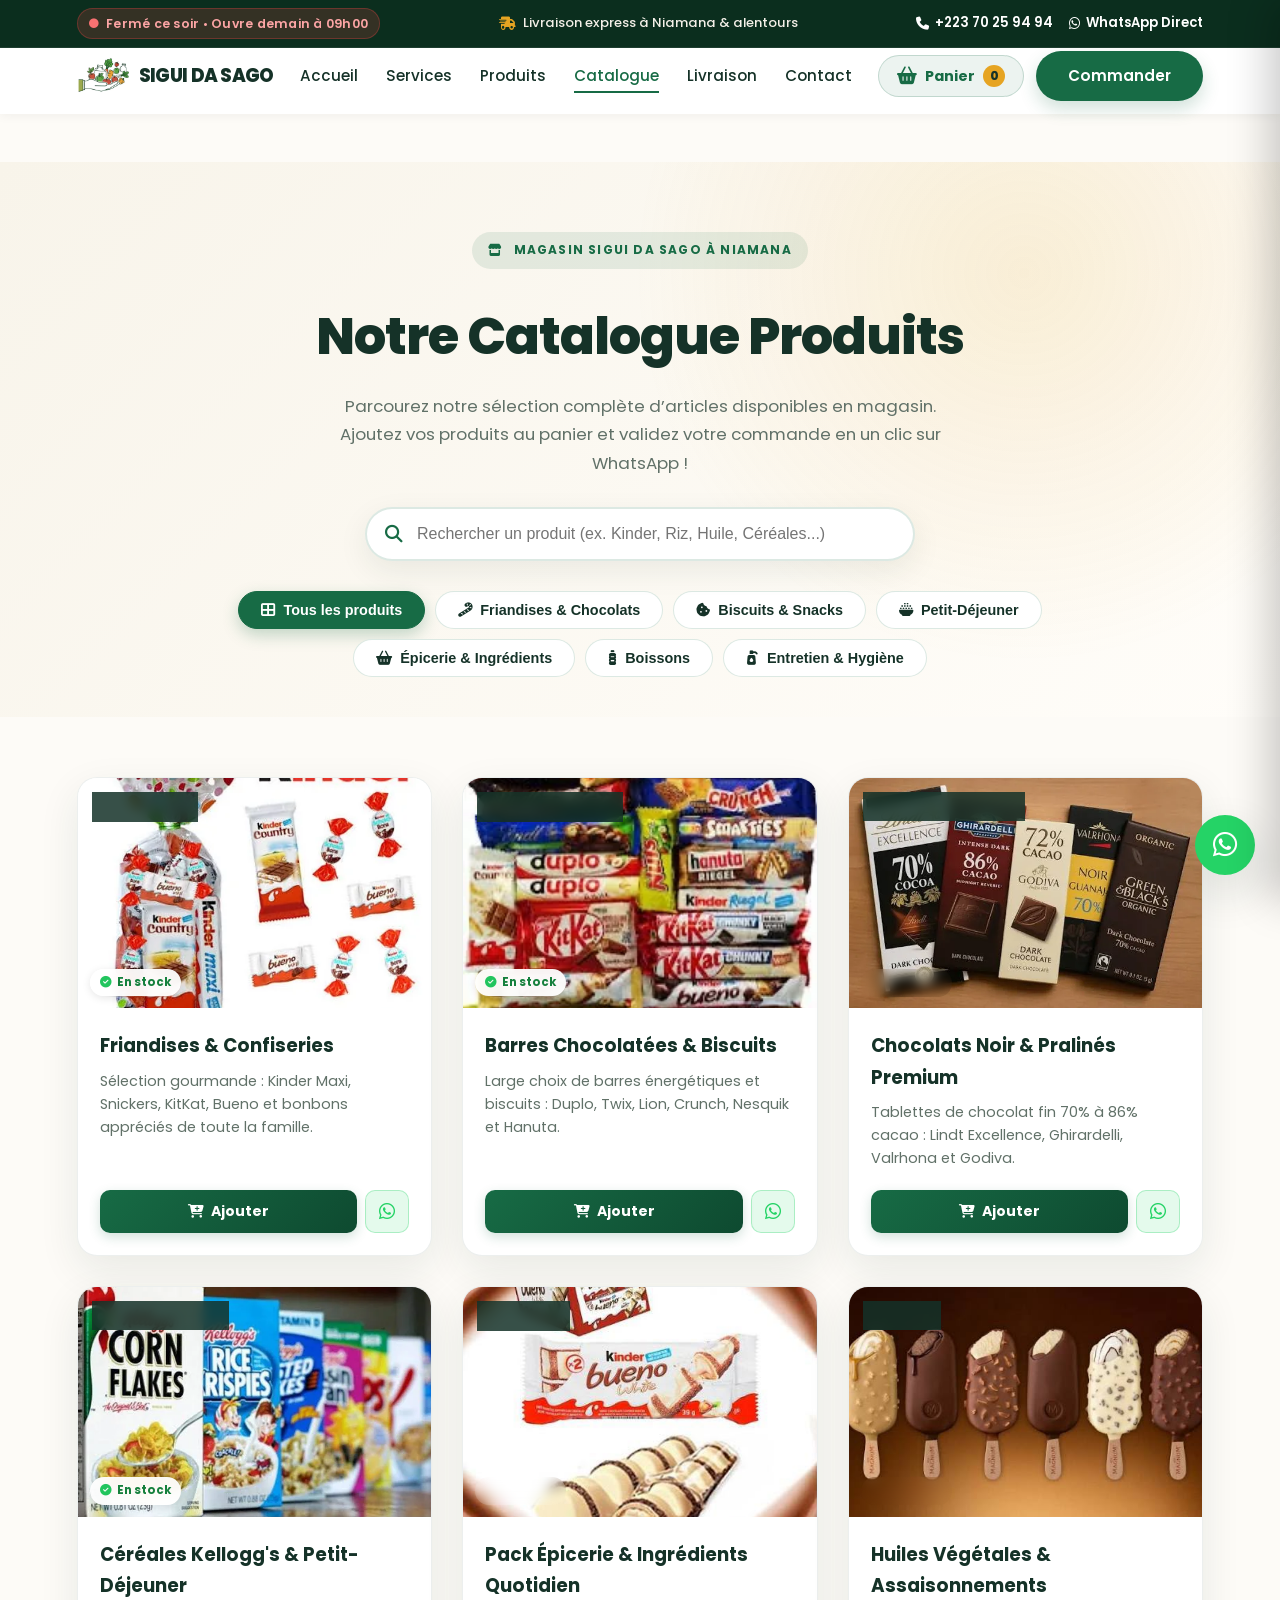
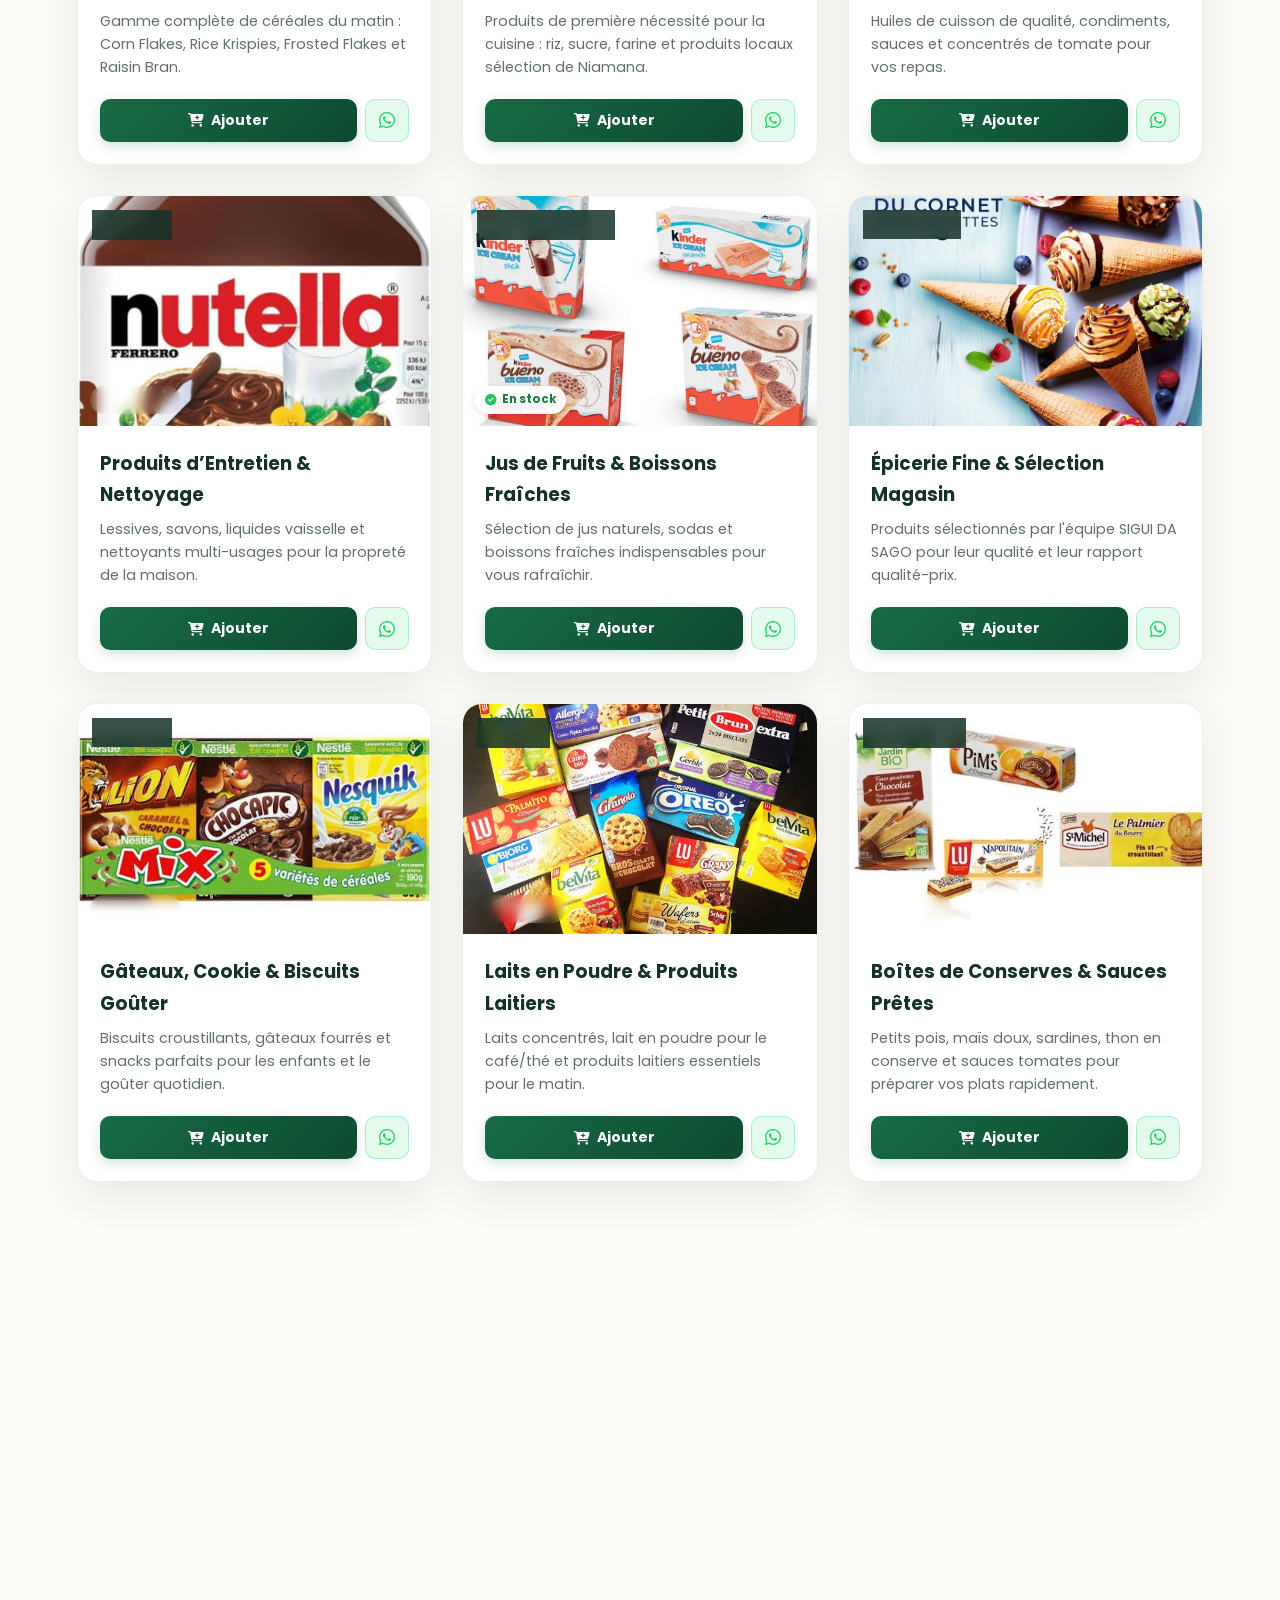
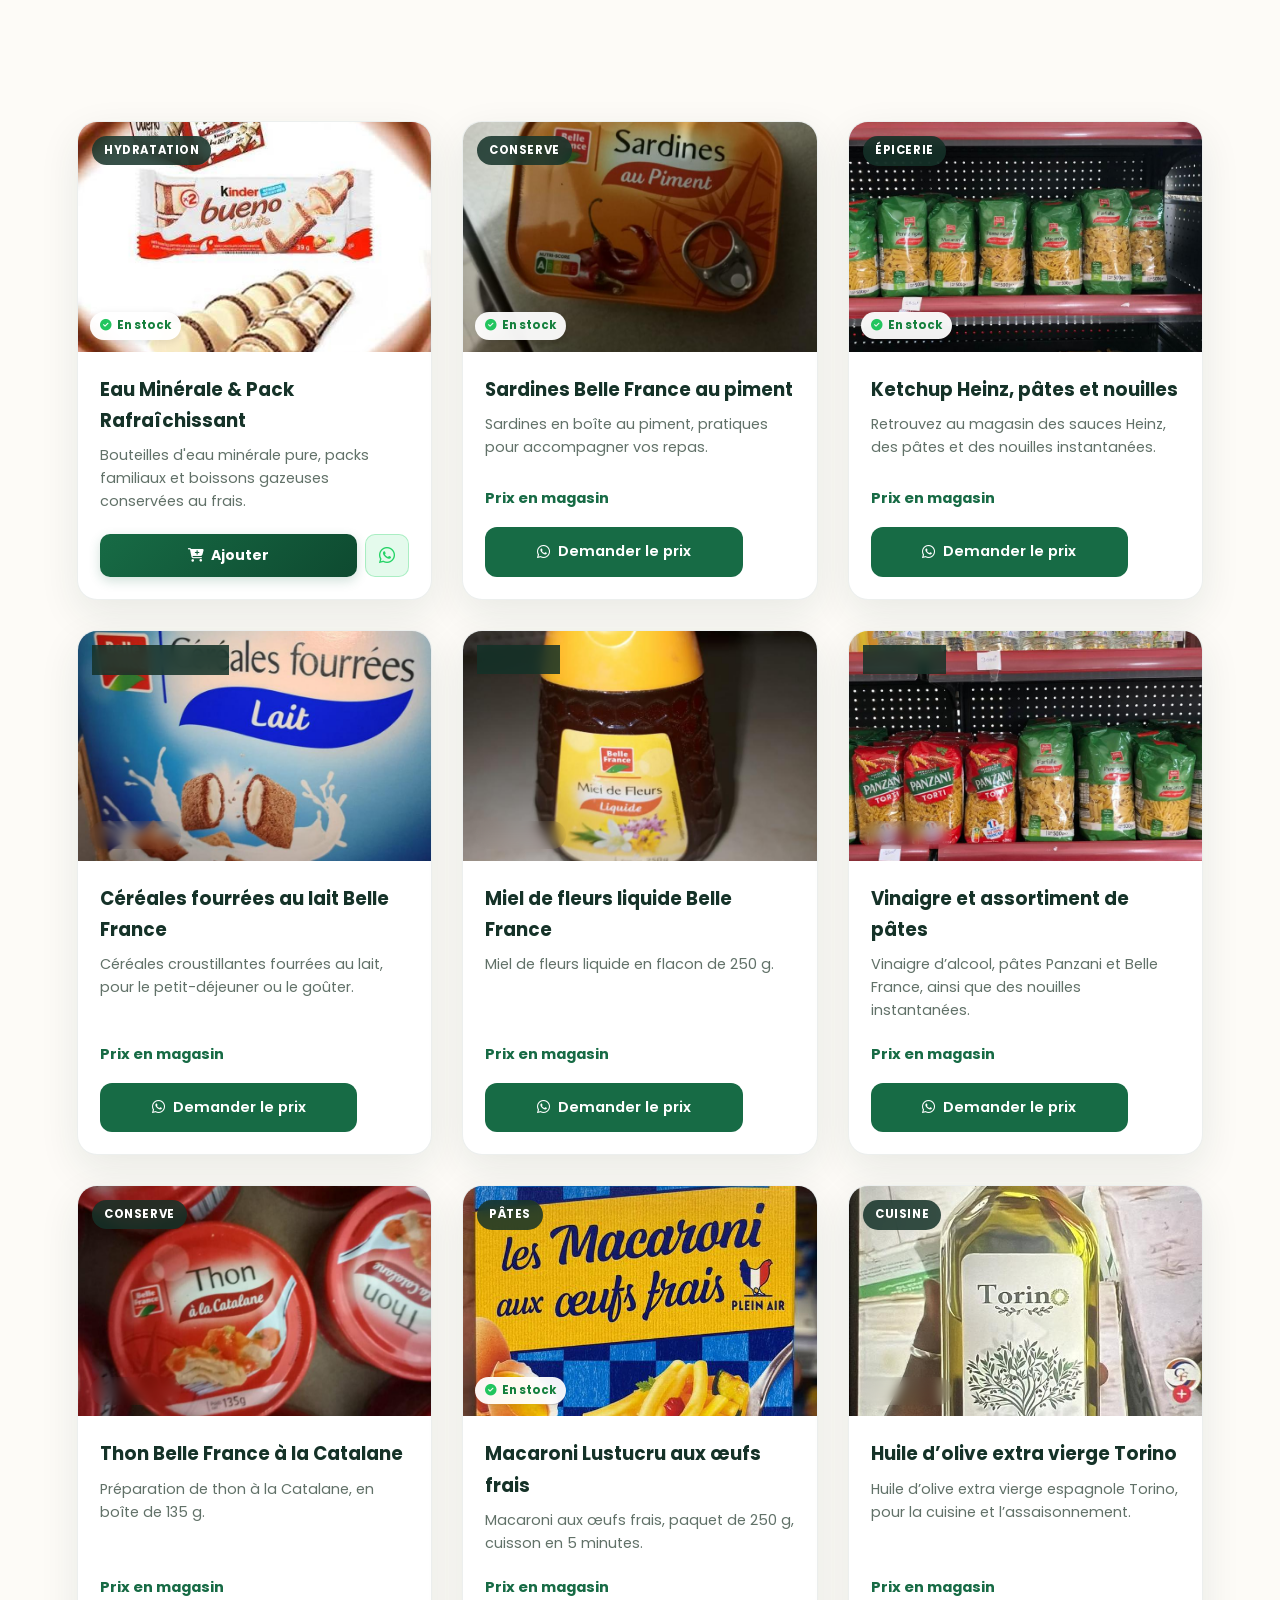
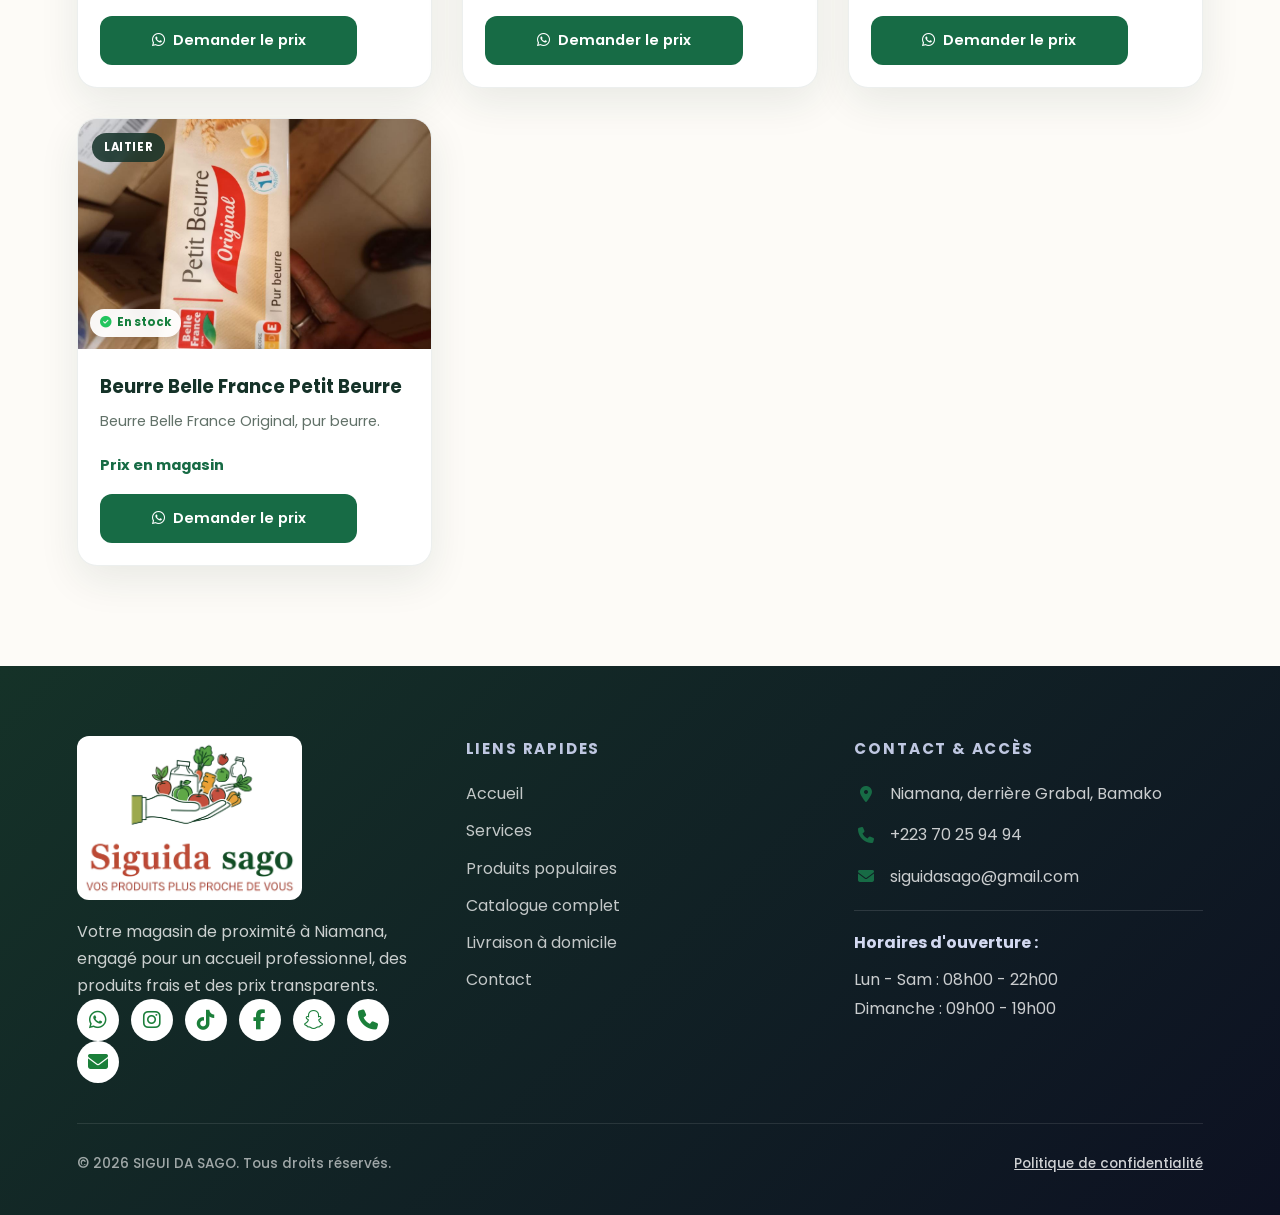
==== commit 6a202cef: "Mise à jour du site et ajout de produits" ====
--- a/catalogue.html
+++ b/catalogue.html
@@ -26,7 +26,23 @@
     <!-- Font Awesome -->
     <link rel="stylesheet" href="https://cdnjs.cloudflare.com/ajax/libs/font-awesome/6.6.0/css/all.min.css">
 </head>
-<body class="catalog-page">
+<body class="catalog-page has-top-bar">
+    <!-- Bandeau d'annonces supérieur -->
+    <div class="top-bar">
+        <div class="top-bar-inner">
+            <span class="store-status-badge open">
+                <i class="fas fa-circle" aria-hidden="true"></i> Vérification des horaires…
+            </span>
+            <span class="top-bar-promo">
+                <i class="fas fa-truck-fast" aria-hidden="true"></i> Livraison express à Niamana & alentours
+            </span>
+            <div class="top-bar-contact">
+                <a href="tel:+22370259494"><i class="fas fa-phone"></i> +223 70 25 94 94</a>
+                <a href="https://wa.me/22370259494" target="_blank" rel="noopener noreferrer"><i class="fab fa-whatsapp"></i> WhatsApp Direct</a>
+            </div>
+        </div>
+    </div>
+
     <header>
         <nav class="navbar">
             <a class="brand" href="index.html" aria-label="SIGUI DA SAGO - Accueil">
@@ -41,8 +57,15 @@
                 <li><a href="index.html#livraison">Livraison</a></li>
                 <li><a href="index.html#contact">Contact</a></li>
             </ul>
-            <a href="index.html#livraison" class="btn header-order">Commander</a>
-            <div class="menu-btn"><i class="fas fa-bars"></i></div>
+            <div class="nav-actions">
+                <button class="cart-trigger-btn" id="cartOpenBtn" aria-label="Voir le panier">
+                    <i class="fas fa-shopping-basket"></i>
+                    <span>Panier</span>
+                    <span class="cart-badge" id="cartBadge">0</span>
+                </button>
+                <a href="index.html#livraison" class="btn header-order">Commander</a>
+            </div>
+            <button type="button" class="menu-btn" aria-label="Ouvrir le menu" aria-expanded="false"><i class="fas fa-bars" aria-hidden="true"></i></button>
         </nav>
     </header>
 
@@ -50,7 +73,7 @@
         <section class="catalog-hero">
             <span class="eyebrow"><i class="fas fa-store" aria-hidden="true"></i> Magasin SIGUI DA SAGO à Niamana</span>
             <h1>Notre Catalogue Produits</h1>
-            <p>Parcourez notre sélection complète d’articles disponibles en magasin. Cliquez sur un produit pour le commander directement via WhatsApp !</p>
+            <p>Parcourez notre sélection complète d’articles disponibles en magasin. Ajoutez vos produits au panier et validez votre commande en un clic sur WhatsApp !</p>
 
             <div class="search-container">
                 <i class="fas fa-search" aria-hidden="true"></i>
@@ -70,247 +93,550 @@
 
         <section class="catalog-section">
             <div class="catalog-grid" id="catalogGrid">
-                
-                <!-- Produit 1 -->
-                <article class="catalog-card" data-category="friandises">
-                    <div class="catalog-card-img">
-                        <img src="image-produit-1.webp" alt="Friandises & Confiseries Kinder, Snickers, KitKat" loading="lazy">
+                <!-- Produit cat-1 -->
+                <article class="catalog-card" data-id="cat-1" data-name="Friandises & Confiseries" data-price="2000" data-category="friandises" data-img="image-produit-1.webp" data-badge="À partager">
+                    <div class="product-media">
+                        <img src="image-produit-1.webp" alt="Friandises & Confiseries" loading="lazy">
                         <span class="catalog-card-badge">À partager</span>
+                        <span class="stock-pill in-stock"><i class="fas fa-check-circle"></i> En stock</span>
+                        <button type="button" class="btn-quick-preview" title="Aperçu rapide" aria-label="Aperçu rapide"><i class="fas fa-eye"></i></button>
                     </div>
                     <div class="catalog-card-body">
                         <h3>Friandises & Confiseries</h3>
                         <p>Sélection gourmande : Kinder Maxi, Snickers, KitKat, Bueno et bonbons appréciés de toute la famille.</p>
-                        <a href="https://wa.me/22370259494?text=Bonjour%20SIGUI%20DA%20SAGO%2C%20je%20souhaite%20commander%20%3A%20Friandises%20%26%20Confiseries" target="_blank" rel="noopener noreferrer" class="catalog-card-btn">
-                            <i class="fab fa-whatsapp" aria-hidden="true"></i> Commander sur WhatsApp
-                        </a>
-                    </div>
-                </article>
-
-                <!-- Produit 2 -->
-                <article class="catalog-card" data-category="biscuits">
-                    <div class="catalog-card-img">
-                        <img src="image-produit-2.webp" alt="Assortiment Barres & Biscuits" loading="lazy">
+                        <div class="catalog-card-price-row">
+                            <div class="price-val">2 000 <small>FCFA</small></div>
+                        </div>
+                        <div class="catalog-actions-wrap">
+                            <button type="button" class="btn-add-cart" data-id="cat-1" data-name="Friandises & Confiseries" data-price="2000" data-img="image-produit-1.webp">
+                                <i class="fas fa-cart-plus"></i> Ajouter
+                            </button>
+                            <a href="https://wa.me/22370259494?text=Bonjour%20SIGUI%20DA%20SAGO%2C%20je%20souhaite%20commander%20%3A%20Friandises%20%26%20Confiseries%20%282%20000%20FCFA%29" target="_blank" rel="noopener noreferrer" class="btn-direct-wa" title="Commander direct sur WhatsApp" aria-label="Commander direct sur WhatsApp">
+                                <i class="fab fa-whatsapp"></i>
+                            </a>
+                        </div>
+                    </div>
+                </article>
+
+                <!-- Produit cat-2 -->
+                <article class="catalog-card" data-id="cat-2" data-name="Barres Chocolatées & Biscuits" data-price="1500" data-category="biscuits" data-img="image-produit-2.webp" data-badge="Incontournable">
+                    <div class="product-media">
+                        <img src="image-produit-2.webp" alt="Barres Chocolatées & Biscuits" loading="lazy">
                         <span class="catalog-card-badge">Incontournable</span>
+                        <span class="stock-pill in-stock"><i class="fas fa-check-circle"></i> En stock</span>
+                        <button type="button" class="btn-quick-preview" title="Aperçu rapide" aria-label="Aperçu rapide"><i class="fas fa-eye"></i></button>
                     </div>
                     <div class="catalog-card-body">
                         <h3>Barres Chocolatées & Biscuits</h3>
                         <p>Large choix de barres énergétiques et biscuits : Duplo, Twix, Lion, Crunch, Nesquik et Hanuta.</p>
-                        <a href="https://wa.me/22370259494?text=Bonjour%20SIGUI%20DA%20SAGO%2C%20je%20souhaite%20commander%20%3A%20Barres%20Chocolat%C3%A9es%20%26%20Biscuits" target="_blank" rel="noopener noreferrer" class="catalog-card-btn">
-                            <i class="fab fa-whatsapp" aria-hidden="true"></i> Commander sur WhatsApp
-                        </a>
-                    </div>
-                </article>
-
-                <!-- Produit 3 -->
-                <article class="catalog-card" data-category="friandises">
-                    <div class="catalog-card-img">
-                        <img src="image-produit-3.webp" alt="Chocolats Premium Lindt & Ghirardelli" loading="lazy">
+                        <div class="catalog-card-price-row">
+                            <div class="price-val">1 500 <small>FCFA</small></div>
+                        </div>
+                        <div class="catalog-actions-wrap">
+                            <button type="button" class="btn-add-cart" data-id="cat-2" data-name="Barres Chocolatées & Biscuits" data-price="1500" data-img="image-produit-2.webp">
+                                <i class="fas fa-cart-plus"></i> Ajouter
+                            </button>
+                            <a href="https://wa.me/22370259494?text=Bonjour%20SIGUI%20DA%20SAGO%2C%20je%20souhaite%20commander%20%3A%20Barres%20Chocolat%C3%A9es%20%26%20Biscuits%20%281%20500%20FCFA%29" target="_blank" rel="noopener noreferrer" class="btn-direct-wa" title="Commander direct sur WhatsApp" aria-label="Commander direct sur WhatsApp">
+                                <i class="fab fa-whatsapp"></i>
+                            </a>
+                        </div>
+                    </div>
+                </article>
+
+                <!-- Produit cat-3 -->
+                <article class="catalog-card" data-id="cat-3" data-name="Chocolats Noir & Pralinés Premium" data-price="3500" data-category="friandises" data-img="image-produit-3.webp" data-badge="Sélection Premium">
+                    <div class="product-media">
+                        <img src="image-produit-3.webp" alt="Chocolats Noir & Pralinés Premium" loading="lazy">
                         <span class="catalog-card-badge">Sélection Premium</span>
+                        <span class="stock-pill in-stock"><i class="fas fa-check-circle"></i> En stock</span>
+                        <button type="button" class="btn-quick-preview" title="Aperçu rapide" aria-label="Aperçu rapide"><i class="fas fa-eye"></i></button>
                     </div>
                     <div class="catalog-card-body">
                         <h3>Chocolats Noir & Pralinés Premium</h3>
                         <p>Tablettes de chocolat fin 70% à 86% cacao : Lindt Excellence, Ghirardelli, Valrhona et Godiva.</p>
-                        <a href="https://wa.me/22370259494?text=Bonjour%20SIGUI%20DA%20SAGO%2C%20je%20souhaite%20commander%20%3A%20Chocolats%20Noir%20%26%20Pralin%C3%A9s%20Premium" target="_blank" rel="noopener noreferrer" class="catalog-card-btn">
-                            <i class="fab fa-whatsapp" aria-hidden="true"></i> Commander sur WhatsApp
-                        </a>
-                    </div>
-                </article>
-
-                <!-- Produit 4 -->
-                <article class="catalog-card" data-category="petit-dejeuner">
-                    <div class="catalog-card-img">
-                        <img src="image-produit-4.webp" alt="Céréales Kellogg's Corn Flakes et Rice Krispies" loading="lazy">
+                        <div class="catalog-card-price-row">
+                            <div class="price-val">3 500 <small>FCFA</small></div>
+                        </div>
+                        <div class="catalog-actions-wrap">
+                            <button type="button" class="btn-add-cart" data-id="cat-3" data-name="Chocolats Noir & Pralinés Premium" data-price="3500" data-img="image-produit-3.webp">
+                                <i class="fas fa-cart-plus"></i> Ajouter
+                            </button>
+                            <a href="https://wa.me/22370259494?text=Bonjour%20SIGUI%20DA%20SAGO%2C%20je%20souhaite%20commander%20%3A%20Chocolats%20Noir%20%26%20Pralin%C3%A9s%20Premium%20%283%20500%20FCFA%29" target="_blank" rel="noopener noreferrer" class="btn-direct-wa" title="Commander direct sur WhatsApp" aria-label="Commander direct sur WhatsApp">
+                                <i class="fab fa-whatsapp"></i>
+                            </a>
+                        </div>
+                    </div>
+                </article>
+
+                <!-- Produit cat-4 -->
+                <article class="catalog-card" data-id="cat-4" data-name="Céréales Kellogg's & Petit-Déjeuner" data-price="3000" data-category="petit-dejeuner" data-img="image-produit-4.webp" data-badge="Petit-Déjeuner">
+                    <div class="product-media">
+                        <img src="image-produit-4.webp" alt="Céréales Kellogg's & Petit-Déjeuner" loading="lazy">
                         <span class="catalog-card-badge">Petit-Déjeuner</span>
+                        <span class="stock-pill in-stock"><i class="fas fa-check-circle"></i> En stock</span>
+                        <button type="button" class="btn-quick-preview" title="Aperçu rapide" aria-label="Aperçu rapide"><i class="fas fa-eye"></i></button>
                     </div>
                     <div class="catalog-card-body">
                         <h3>Céréales Kellogg's & Petit-Déjeuner</h3>
                         <p>Gamme complète de céréales du matin : Corn Flakes, Rice Krispies, Frosted Flakes et Raisin Bran.</p>
-                        <a href="https://wa.me/22370259494?text=Bonjour%20SIGUI%20DA%20SAGO%2C%20je%20souhaite%20commander%20%3A%20C%C3%A9r%C3%A9ales%20Kellogg%27s" target="_blank" rel="noopener noreferrer" class="catalog-card-btn">
-                            <i class="fab fa-whatsapp" aria-hidden="true"></i> Commander sur WhatsApp
-                        </a>
-                    </div>
-                </article>
-
-                <!-- Produit 5 -->
-                <article class="catalog-card" data-category="epicerie">
-                    <div class="catalog-card-img">
-                        <img src="WhatsApp Image 2026-07-18 at 15.37.23 (1).jpeg" alt="Pack Épicerie Générale" loading="lazy">
+                        <div class="catalog-card-price-row">
+                            <div class="price-val">3 000 <small>FCFA</small></div>
+                        </div>
+                        <div class="catalog-actions-wrap">
+                            <button type="button" class="btn-add-cart" data-id="cat-4" data-name="Céréales Kellogg's & Petit-Déjeuner" data-price="3000" data-img="image-produit-4.webp">
+                                <i class="fas fa-cart-plus"></i> Ajouter
+                            </button>
+                            <a href="https://wa.me/22370259494?text=Bonjour%20SIGUI%20DA%20SAGO%2C%20je%20souhaite%20commander%20%3A%20C%C3%A9r%C3%A9ales%20Kellogg%27s%20%26%20Petit-D%C3%A9jeuner%20%283%20000%20FCFA%29" target="_blank" rel="noopener noreferrer" class="btn-direct-wa" title="Commander direct sur WhatsApp" aria-label="Commander direct sur WhatsApp">
+                                <i class="fab fa-whatsapp"></i>
+                            </a>
+                        </div>
+                    </div>
+                </article>
+
+                <!-- Produit cat-5 -->
+                <article class="catalog-card" data-id="cat-5" data-name="Pack Épicerie & Ingrédients Quotidien" data-price="4500" data-category="epicerie" data-img="WhatsApp Image 2026-07-18 at 15.37.23 (1).jpeg" data-badge="Essentiel">
+                    <div class="product-media">
+                        <img src="WhatsApp Image 2026-07-18 at 15.37.23 (1).jpeg" alt="Pack Épicerie & Ingrédients Quotidien" loading="lazy">
                         <span class="catalog-card-badge">Essentiel</span>
+                        <span class="stock-pill in-stock"><i class="fas fa-check-circle"></i> En stock</span>
+                        <button type="button" class="btn-quick-preview" title="Aperçu rapide" aria-label="Aperçu rapide"><i class="fas fa-eye"></i></button>
                     </div>
                     <div class="catalog-card-body">
                         <h3>Pack Épicerie & Ingrédients Quotidien</h3>
                         <p>Produits de première nécessité pour la cuisine : riz, sucre, farine et produits locaux sélection de Niamana.</p>
-                        <a href="https://wa.me/22370259494?text=Bonjour%20SIGUI%20DA%20SAGO%2C%20je%20souhaite%20commander%20%3A%20Pack%20%C3%89picerie%20%26%20Ingr%C3%A9dients" target="_blank" rel="noopener noreferrer" class="catalog-card-btn">
-                            <i class="fab fa-whatsapp" aria-hidden="true"></i> Commander sur WhatsApp
-                        </a>
-                    </div>
-                </article>
-
-                <!-- Produit 6 -->
-                <article class="catalog-card" data-category="epicerie">
-                    <div class="catalog-card-img">
-                        <img src="WhatsApp Image 2026-07-18 at 15.37.23 (2).jpeg" alt="Huiles et Condiments de cuisine" loading="lazy">
+                        <div class="catalog-card-price-row">
+                            <div class="price-val">4 500 <small>FCFA</small></div>
+                        </div>
+                        <div class="catalog-actions-wrap">
+                            <button type="button" class="btn-add-cart" data-id="cat-5" data-name="Pack Épicerie & Ingrédients Quotidien" data-price="4500" data-img="WhatsApp Image 2026-07-18 at 15.37.23 (1).jpeg">
+                                <i class="fas fa-cart-plus"></i> Ajouter
+                            </button>
+                            <a href="https://wa.me/22370259494?text=Bonjour%20SIGUI%20DA%20SAGO%2C%20je%20souhaite%20commander%20%3A%20Pack%20%C3%89picerie%20%26%20Ingr%C3%A9dients%20Quotidien%20%284%20500%20FCFA%29" target="_blank" rel="noopener noreferrer" class="btn-direct-wa" title="Commander direct sur WhatsApp" aria-label="Commander direct sur WhatsApp">
+                                <i class="fab fa-whatsapp"></i>
+                            </a>
+                        </div>
+                    </div>
+                </article>
+
+                <!-- Produit cat-6 -->
+                <article class="catalog-card" data-id="cat-6" data-name="Huiles Végétales & Assaisonnements" data-price="2500" data-category="epicerie" data-img="WhatsApp Image 2026-07-18 at 15.37.23 (2).jpeg" data-badge="Cuisine">
+                    <div class="product-media">
+                        <img src="WhatsApp Image 2026-07-18 at 15.37.23 (2).jpeg" alt="Huiles Végétales & Assaisonnements" loading="lazy">
                         <span class="catalog-card-badge">Cuisine</span>
+                        <span class="stock-pill in-stock"><i class="fas fa-check-circle"></i> En stock</span>
+                        <button type="button" class="btn-quick-preview" title="Aperçu rapide" aria-label="Aperçu rapide"><i class="fas fa-eye"></i></button>
                     </div>
                     <div class="catalog-card-body">
                         <h3>Huiles Végétales & Assaisonnements</h3>
                         <p>Huiles de cuisson de qualité, condiments, sauces et concentrés de tomate pour vos repas.</p>
-                        <a href="https://wa.me/22370259494?text=Bonjour%20SIGUI%20DA%20SAGO%2C%20je%20souhaite%20commander%20%3A%20Huiles%20V%C3%A9g%C3%A9tales%20%26%20Assaisonnements" target="_blank" rel="noopener noreferrer" class="catalog-card-btn">
-                            <i class="fab fa-whatsapp" aria-hidden="true"></i> Commander sur WhatsApp
-                        </a>
-                    </div>
-                </article>
-
-                <!-- Produit 7 -->
-                <article class="catalog-card" data-category="entretien">
-                    <div class="catalog-card-img">
-                        <img src="WhatsApp Image 2026-07-18 at 15.37.23 (3).jpeg" alt="Produits de ménage et entretien" loading="lazy">
+                        <div class="catalog-card-price-row">
+                            <div class="price-val">2 500 <small>FCFA</small></div>
+                        </div>
+                        <div class="catalog-actions-wrap">
+                            <button type="button" class="btn-add-cart" data-id="cat-6" data-name="Huiles Végétales & Assaisonnements" data-price="2500" data-img="WhatsApp Image 2026-07-18 at 15.37.23 (2).jpeg">
+                                <i class="fas fa-cart-plus"></i> Ajouter
+                            </button>
+                            <a href="https://wa.me/22370259494?text=Bonjour%20SIGUI%20DA%20SAGO%2C%20je%20souhaite%20commander%20%3A%20Huiles%20V%C3%A9g%C3%A9tales%20%26%20Assaisonnements%20%282%20500%20FCFA%29" target="_blank" rel="noopener noreferrer" class="btn-direct-wa" title="Commander direct sur WhatsApp" aria-label="Commander direct sur WhatsApp">
+                                <i class="fab fa-whatsapp"></i>
+                            </a>
+                        </div>
+                    </div>
+                </article>
+
+                <!-- Produit cat-7 -->
+                <article class="catalog-card" data-id="cat-7" data-name="Produits d’Entretien & Nettoyage" data-price="2000" data-category="entretien" data-img="WhatsApp Image 2026-07-18 at 15.37.23 (3).jpeg" data-badge="Ménage">
+                    <div class="product-media">
+                        <img src="WhatsApp Image 2026-07-18 at 15.37.23 (3).jpeg" alt="Produits d’Entretien & Nettoyage" loading="lazy">
                         <span class="catalog-card-badge">Ménage</span>
+                        <span class="stock-pill in-stock"><i class="fas fa-check-circle"></i> En stock</span>
+                        <button type="button" class="btn-quick-preview" title="Aperçu rapide" aria-label="Aperçu rapide"><i class="fas fa-eye"></i></button>
                     </div>
                     <div class="catalog-card-body">
                         <h3>Produits d’Entretien & Nettoyage</h3>
                         <p>Lessives, savons, liquides vaisselle et nettoyants multi-usages pour la propreté de la maison.</p>
-                        <a href="https://wa.me/22370259494?text=Bonjour%20SIGUI%20DA%20SAGO%2C%20je%20souhaite%20commander%20%3A%20Produits%20d%27Entretien" target="_blank" rel="noopener noreferrer" class="catalog-card-btn">
-                            <i class="fab fa-whatsapp" aria-hidden="true"></i> Commander sur WhatsApp
-                        </a>
-                    </div>
-                </article>
-
-                <!-- Produit 8 -->
-                <article class="catalog-card" data-category="boissons">
-                    <div class="catalog-card-img">
-                        <img src="WhatsApp Image 2026-07-18 at 15.37.23 (5).jpeg" alt="Jus et Boissons rafraîchissantes" loading="lazy">
+                        <div class="catalog-card-price-row">
+                            <div class="price-val">2 000 <small>FCFA</small></div>
+                        </div>
+                        <div class="catalog-actions-wrap">
+                            <button type="button" class="btn-add-cart" data-id="cat-7" data-name="Produits d’Entretien & Nettoyage" data-price="2000" data-img="WhatsApp Image 2026-07-18 at 15.37.23 (3).jpeg">
+                                <i class="fas fa-cart-plus"></i> Ajouter
+                            </button>
+                            <a href="https://wa.me/22370259494?text=Bonjour%20SIGUI%20DA%20SAGO%2C%20je%20souhaite%20commander%20%3A%20Produits%20d%E2%80%99Entretien%20%26%20Nettoyage%20%282%20000%20FCFA%29" target="_blank" rel="noopener noreferrer" class="btn-direct-wa" title="Commander direct sur WhatsApp" aria-label="Commander direct sur WhatsApp">
+                                <i class="fab fa-whatsapp"></i>
+                            </a>
+                        </div>
+                    </div>
+                </article>
+
+                <!-- Produit cat-8 -->
+                <article class="catalog-card" data-id="cat-8" data-name="Jus de Fruits & Boissons Fraîches" data-price="1200" data-category="boissons" data-img="WhatsApp Image 2026-07-18 at 15.37.23 (5).jpeg" data-badge="Rafraîchissant">
+                    <div class="product-media">
+                        <img src="WhatsApp Image 2026-07-18 at 15.37.23 (5).jpeg" alt="Jus de Fruits & Boissons Fraîches" loading="lazy">
                         <span class="catalog-card-badge">Rafraîchissant</span>
+                        <span class="stock-pill in-stock"><i class="fas fa-check-circle"></i> En stock</span>
+                        <button type="button" class="btn-quick-preview" title="Aperçu rapide" aria-label="Aperçu rapide"><i class="fas fa-eye"></i></button>
                     </div>
                     <div class="catalog-card-body">
                         <h3>Jus de Fruits & Boissons Fraîches</h3>
                         <p>Sélection de jus naturels, sodas et boissons fraîches indispensables pour vous rafraîchir.</p>
-                        <a href="https://wa.me/22370259494?text=Bonjour%20SIGUI%20DA%20SAGO%2C%20je%20souhaite%20commander%20%3A%20Jus%20de%20Fruits%20%26%20Boissons" target="_blank" rel="noopener noreferrer" class="catalog-card-btn">
-                            <i class="fab fa-whatsapp" aria-hidden="true"></i> Commander sur WhatsApp
-                        </a>
-                    </div>
-                </article>
-
-                <!-- Produit 9 -->
-                <article class="catalog-card" data-category="epicerie">
-                    <div class="catalog-card-img">
-                        <img src="WhatsApp Image 2026-07-18 at 15.37.23 (6).jpeg" alt="Produits frais et épicerie fine" loading="lazy">
+                        <div class="catalog-card-price-row">
+                            <div class="price-val">1 200 <small>FCFA</small></div>
+                        </div>
+                        <div class="catalog-actions-wrap">
+                            <button type="button" class="btn-add-cart" data-id="cat-8" data-name="Jus de Fruits & Boissons Fraîches" data-price="1200" data-img="WhatsApp Image 2026-07-18 at 15.37.23 (5).jpeg">
+                                <i class="fas fa-cart-plus"></i> Ajouter
+                            </button>
+                            <a href="https://wa.me/22370259494?text=Bonjour%20SIGUI%20DA%20SAGO%2C%20je%20souhaite%20commander%20%3A%20Jus%20de%20Fruits%20%26%20Boissons%20Fra%C3%AEches%20%281%20200%20FCFA%29" target="_blank" rel="noopener noreferrer" class="btn-direct-wa" title="Commander direct sur WhatsApp" aria-label="Commander direct sur WhatsApp">
+                                <i class="fab fa-whatsapp"></i>
+                            </a>
+                        </div>
+                    </div>
+                </article>
+
+                <!-- Produit cat-9 -->
+                <article class="catalog-card" data-id="cat-9" data-name="Épicerie Fine & Sélection Magasin" data-price="3800" data-category="epicerie" data-img="WhatsApp Image 2026-07-18 at 15.37.23 (6).jpeg" data-badge="Fraîcheur">
+                    <div class="product-media">
+                        <img src="WhatsApp Image 2026-07-18 at 15.37.23 (6).jpeg" alt="Épicerie Fine & Sélection Magasin" loading="lazy">
                         <span class="catalog-card-badge">Fraîcheur</span>
+                        <span class="stock-pill in-stock"><i class="fas fa-check-circle"></i> En stock</span>
+                        <button type="button" class="btn-quick-preview" title="Aperçu rapide" aria-label="Aperçu rapide"><i class="fas fa-eye"></i></button>
                     </div>
                     <div class="catalog-card-body">
                         <h3>Épicerie Fine & Sélection Magasin</h3>
                         <p>Produits sélectionnés par l'équipe SIGUI DA SAGO pour leur qualité et leur rapport qualité-prix.</p>
-                        <a href="https://wa.me/22370259494?text=Bonjour%20SIGUI%20DA%20SAGO%2C%20je%20souhaite%20commander%20%3A%20%C3%89picerie%20Fine" target="_blank" rel="noopener noreferrer" class="catalog-card-btn">
-                            <i class="fab fa-whatsapp" aria-hidden="true"></i> Commander sur WhatsApp
-                        </a>
-                    </div>
-                </article>
-
-                <!-- Produit 10 -->
-                <article class="catalog-card" data-category="biscuits">
-                    <div class="catalog-card-img">
-                        <img src="WhatsApp Image 2026-07-18 at 15.44.53 (3).jpeg" alt="Gâteaux et Biscuits du goûter" loading="lazy">
+                        <div class="catalog-card-price-row">
+                            <div class="price-val">3 800 <small>FCFA</small></div>
+                        </div>
+                        <div class="catalog-actions-wrap">
+                            <button type="button" class="btn-add-cart" data-id="cat-9" data-name="Épicerie Fine & Sélection Magasin" data-price="3800" data-img="WhatsApp Image 2026-07-18 at 15.37.23 (6).jpeg">
+                                <i class="fas fa-cart-plus"></i> Ajouter
+                            </button>
+                            <a href="https://wa.me/22370259494?text=Bonjour%20SIGUI%20DA%20SAGO%2C%20je%20souhaite%20commander%20%3A%20%C3%89picerie%20Fine%20%26%20S%C3%A9lection%20Magasin%20%283%20800%20FCFA%29" target="_blank" rel="noopener noreferrer" class="btn-direct-wa" title="Commander direct sur WhatsApp" aria-label="Commander direct sur WhatsApp">
+                                <i class="fab fa-whatsapp"></i>
+                            </a>
+                        </div>
+                    </div>
+                </article>
+
+                <!-- Produit cat-10 -->
+                <article class="catalog-card" data-id="cat-10" data-name="Gâteaux, Cookie & Biscuits Goûter" data-price="1000" data-category="biscuits" data-img="WhatsApp Image 2026-07-18 at 15.44.53 (3).jpeg" data-badge="Goûter">
+                    <div class="product-media">
+                        <img src="WhatsApp Image 2026-07-18 at 15.44.53 (3).jpeg" alt="Gâteaux, Cookie & Biscuits Goûter" loading="lazy">
                         <span class="catalog-card-badge">Goûter</span>
+                        <span class="stock-pill in-stock"><i class="fas fa-check-circle"></i> En stock</span>
+                        <button type="button" class="btn-quick-preview" title="Aperçu rapide" aria-label="Aperçu rapide"><i class="fas fa-eye"></i></button>
                     </div>
                     <div class="catalog-card-body">
                         <h3>Gâteaux, Cookie & Biscuits Goûter</h3>
                         <p>Biscuits croustillants, gâteaux fourrés et snacks parfaits pour les enfants et le goûter quotidien.</p>
-                        <a href="https://wa.me/22370259494?text=Bonjour%20SIGUI%20DA%20SAGO%2C%20je%20souhaite%20commander%20%3A%20G%C3%A2teaux%20%26%20Biscuits" target="_blank" rel="noopener noreferrer" class="catalog-card-btn">
-                            <i class="fab fa-whatsapp" aria-hidden="true"></i> Commander sur WhatsApp
-                        </a>
-                    </div>
-                </article>
-
-                <!-- Produit 11 -->
-                <article class="catalog-card" data-category="petit-dejeuner">
-                    <div class="catalog-card-img">
-                        <img src="WhatsApp Image 2026-07-18 at 15.44.53 (4).jpeg" alt="Laits et Produits Laitiers" loading="lazy">
+                        <div class="catalog-card-price-row">
+                            <div class="price-val">1 000 <small>FCFA</small></div>
+                        </div>
+                        <div class="catalog-actions-wrap">
+                            <button type="button" class="btn-add-cart" data-id="cat-10" data-name="Gâteaux, Cookie & Biscuits Goûter" data-price="1000" data-img="WhatsApp Image 2026-07-18 at 15.44.53 (3).jpeg">
+                                <i class="fas fa-cart-plus"></i> Ajouter
+                            </button>
+                            <a href="https://wa.me/22370259494?text=Bonjour%20SIGUI%20DA%20SAGO%2C%20je%20souhaite%20commander%20%3A%20G%C3%A2teaux%2C%20Cookie%20%26%20Biscuits%20Go%C3%BBter%20%281%20000%20FCFA%29" target="_blank" rel="noopener noreferrer" class="btn-direct-wa" title="Commander direct sur WhatsApp" aria-label="Commander direct sur WhatsApp">
+                                <i class="fab fa-whatsapp"></i>
+                            </a>
+                        </div>
+                    </div>
+                </article>
+
+                <!-- Produit cat-11 -->
+                <article class="catalog-card" data-id="cat-11" data-name="Laits en Poudre & Produits Laitiers" data-price="3200" data-category="petit-dejeuner" data-img="WhatsApp Image 2026-07-18 at 15.44.53 (4).jpeg" data-badge="Laitier">
+                    <div class="product-media">
+                        <img src="WhatsApp Image 2026-07-18 at 15.44.53 (4).jpeg" alt="Laits en Poudre & Produits Laitiers" loading="lazy">
                         <span class="catalog-card-badge">Laitier</span>
+                        <span class="stock-pill in-stock"><i class="fas fa-check-circle"></i> En stock</span>
+                        <button type="button" class="btn-quick-preview" title="Aperçu rapide" aria-label="Aperçu rapide"><i class="fas fa-eye"></i></button>
                     </div>
                     <div class="catalog-card-body">
                         <h3>Laits en Poudre & Produits Laitiers</h3>
                         <p>Laits concentrés, lait en poudre pour le café/thé et produits laitiers essentiels pour le matin.</p>
-                        <a href="https://wa.me/22370259494?text=Bonjour%20SIGUI%20DA%20SAGO%2C%20je%20souhaite%20commander%20%3A%20Laits%20%26%20Produits%20Laitiers" target="_blank" rel="noopener noreferrer" class="catalog-card-btn">
-                            <i class="fab fa-whatsapp" aria-hidden="true"></i> Commander sur WhatsApp
-                        </a>
-                    </div>
-                </article>
-
-                <!-- Produit 12 -->
-                <article class="catalog-card" data-category="epicerie">
-                    <div class="catalog-card-img">
-                        <img src="WhatsApp Image 2026-07-18 at 15.44.53 (5).jpeg" alt="Conserves et Boîtes de sauces" loading="lazy">
+                        <div class="catalog-card-price-row">
+                            <div class="price-val">3 200 <small>FCFA</small></div>
+                        </div>
+                        <div class="catalog-actions-wrap">
+                            <button type="button" class="btn-add-cart" data-id="cat-11" data-name="Laits en Poudre & Produits Laitiers" data-price="3200" data-img="WhatsApp Image 2026-07-18 at 15.44.53 (4).jpeg">
+                                <i class="fas fa-cart-plus"></i> Ajouter
+                            </button>
+                            <a href="https://wa.me/22370259494?text=Bonjour%20SIGUI%20DA%20SAGO%2C%20je%20souhaite%20commander%20%3A%20Laits%20en%20Poudre%20%26%20Produits%20Laitiers%20%283%20200%20FCFA%29" target="_blank" rel="noopener noreferrer" class="btn-direct-wa" title="Commander direct sur WhatsApp" aria-label="Commander direct sur WhatsApp">
+                                <i class="fab fa-whatsapp"></i>
+                            </a>
+                        </div>
+                    </div>
+                </article>
+
+                <!-- Produit cat-12 -->
+                <article class="catalog-card" data-id="cat-12" data-name="Boîtes de Conserves & Sauces Prêtes" data-price="1800" data-category="epicerie" data-img="WhatsApp Image 2026-07-18 at 15.44.53 (5).jpeg" data-badge="Conserves">
+                    <div class="product-media">
+                        <img src="WhatsApp Image 2026-07-18 at 15.44.53 (5).jpeg" alt="Boîtes de Conserves & Sauces Prêtes" loading="lazy">
                         <span class="catalog-card-badge">Conserves</span>
+                        <span class="stock-pill in-stock"><i class="fas fa-check-circle"></i> En stock</span>
+                        <button type="button" class="btn-quick-preview" title="Aperçu rapide" aria-label="Aperçu rapide"><i class="fas fa-eye"></i></button>
                     </div>
                     <div class="catalog-card-body">
                         <h3>Boîtes de Conserves & Sauces Prêtes</h3>
                         <p>Petits pois, maïs doux, sardines, thon en conserve et sauces tomates pour préparer vos plats rapidement.</p>
-                        <a href="https://wa.me/22370259494?text=Bonjour%20SIGUI%20DA%20SAGO%2C%20je%20souhaite%20commander%20%3A%20Bo%C3%AEtes%20de%20Conserves" target="_blank" rel="noopener noreferrer" class="catalog-card-btn">
-                            <i class="fab fa-whatsapp" aria-hidden="true"></i> Commander sur WhatsApp
-                        </a>
-                    </div>
-                </article>
-
-                <!-- Produit 13 -->
-                <article class="catalog-card" data-category="epicerie">
-                    <div class="catalog-card-img">
-                        <img src="WhatsApp Image 2026-07-18 at 15.44.53 (6).jpeg" alt="Épices et Bouillons" loading="lazy">
+                        <div class="catalog-card-price-row">
+                            <div class="price-val">1 800 <small>FCFA</small></div>
+                        </div>
+                        <div class="catalog-actions-wrap">
+                            <button type="button" class="btn-add-cart" data-id="cat-12" data-name="Boîtes de Conserves & Sauces Prêtes" data-price="1800" data-img="WhatsApp Image 2026-07-18 at 15.44.53 (5).jpeg">
+                                <i class="fas fa-cart-plus"></i> Ajouter
+                            </button>
+                            <a href="https://wa.me/22370259494?text=Bonjour%20SIGUI%20DA%20SAGO%2C%20je%20souhaite%20commander%20%3A%20Bo%C3%AEtes%20de%20Conserves%20%26%20Sauces%20Pr%C3%AAtes%20%281%20800%20FCFA%29" target="_blank" rel="noopener noreferrer" class="btn-direct-wa" title="Commander direct sur WhatsApp" aria-label="Commander direct sur WhatsApp">
+                                <i class="fab fa-whatsapp"></i>
+                            </a>
+                        </div>
+                    </div>
+                </article>
+
+                <!-- Produit cat-13 -->
+                <article class="catalog-card" data-id="cat-13" data-name="Épices, Bouillons & Condiments Locaux" data-price="1500" data-category="epicerie" data-img="WhatsApp Image 2026-07-18 at 15.44.53 (6).jpeg" data-badge="Saveurs">
+                    <div class="product-media">
+                        <img src="WhatsApp Image 2026-07-18 at 15.44.53 (6).jpeg" alt="Épices, Bouillons & Condiments Locaux" loading="lazy">
                         <span class="catalog-card-badge">Saveurs</span>
-                    </div>
-                    <div class="catalog-card-body">
-                        <h3>Épices, Bouillons & Condiments Lokaux</h3>
+                        <span class="stock-pill in-stock"><i class="fas fa-check-circle"></i> En stock</span>
+                        <button type="button" class="btn-quick-preview" title="Aperçu rapide" aria-label="Aperçu rapide"><i class="fas fa-eye"></i></button>
+                    </div>
+                    <div class="catalog-card-body">
+                        <h3>Épices, Bouillons & Condiments Locaux</h3>
                         <p>Mélanges d'épices, poivre, bouillons de saveur et ingrédients traditionnels pour assaisonner vos repas.</p>
-                        <a href="https://wa.me/22370259494?text=Bonjour%20SIGUI%20DA%20SAGO%2C%20je%20souhaite%20commander%20%3A%20%C3%89pices%20%26%20Bouillons" target="_blank" rel="noopener noreferrer" class="catalog-card-btn">
-                            <i class="fab fa-whatsapp" aria-hidden="true"></i> Commander sur WhatsApp
-                        </a>
-                    </div>
-                </article>
-
-                <!-- Produit 14 -->
-                <article class="catalog-card" data-category="epicerie">
-                    <div class="catalog-card-img">
-                        <img src="WhatsApp Image 2026-07-18 at 15.44.53 (7).jpeg" alt="Pâtes et Riz parfumés" loading="lazy">
+                        <div class="catalog-card-price-row">
+                            <div class="price-val">1 500 <small>FCFA</small></div>
+                        </div>
+                        <div class="catalog-actions-wrap">
+                            <button type="button" class="btn-add-cart" data-id="cat-13" data-name="Épices, Bouillons & Condiments Locaux" data-price="1500" data-img="WhatsApp Image 2026-07-18 at 15.44.53 (6).jpeg">
+                                <i class="fas fa-cart-plus"></i> Ajouter
+                            </button>
+                            <a href="https://wa.me/22370259494?text=Bonjour%20SIGUI%20DA%20SAGO%2C%20je%20souhaite%20commander%20%3A%20%C3%89pices%2C%20Bouillons%20%26%20Condiments%20Locaux%20%281%20500%20FCFA%29" target="_blank" rel="noopener noreferrer" class="btn-direct-wa" title="Commander direct sur WhatsApp" aria-label="Commander direct sur WhatsApp">
+                                <i class="fab fa-whatsapp"></i>
+                            </a>
+                        </div>
+                    </div>
+                </article>
+
+                <!-- Produit cat-14 -->
+                <article class="catalog-card" data-id="cat-14" data-name="Pâtes Alimentaires & Riz Parfumés" data-price="2800" data-category="epicerie" data-img="WhatsApp Image 2026-07-18 at 15.44.53 (7).jpeg" data-badge="Féculents">
+                    <div class="product-media">
+                        <img src="WhatsApp Image 2026-07-18 at 15.44.53 (7).jpeg" alt="Pâtes Alimentaires & Riz Parfumés" loading="lazy">
                         <span class="catalog-card-badge">Féculents</span>
+                        <span class="stock-pill in-stock"><i class="fas fa-check-circle"></i> En stock</span>
+                        <button type="button" class="btn-quick-preview" title="Aperçu rapide" aria-label="Aperçu rapide"><i class="fas fa-eye"></i></button>
                     </div>
                     <div class="catalog-card-body">
                         <h3>Pâtes Alimentaires & Riz Parfumés</h3>
                         <p>Spaghetti, macaronis, vermicelles et riz blanc parfumé de qualité supérieure en différents formats.</p>
-                        <a href="https://wa.me/22370259494?text=Bonjour%20SIGUI%20DA%20SAGO%2C%20je%20souhaite%20commander%20%3A%20P%C3%A2tes%20%26%20Riz" target="_blank" rel="noopener noreferrer" class="catalog-card-btn">
-                            <i class="fab fa-whatsapp" aria-hidden="true"></i> Commander sur WhatsApp
-                        </a>
-                    </div>
-                </article>
-
-                <!-- Produit 15 -->
-                <article class="catalog-card" data-category="biscuits">
-                    <div class="catalog-card-img">
-                        <img src="WhatsApp Image 2026-07-18 at 15.44.53 (8).jpeg" alt="Chips et Snacks salés" loading="lazy">
-                        <span class="catalog-card-badge">Aapéritif</span>
+                        <div class="catalog-card-price-row">
+                            <div class="price-val">2 800 <small>FCFA</small></div>
+                        </div>
+                        <div class="catalog-actions-wrap">
+                            <button type="button" class="btn-add-cart" data-id="cat-14" data-name="Pâtes Alimentaires & Riz Parfumés" data-price="2800" data-img="WhatsApp Image 2026-07-18 at 15.44.53 (7).jpeg">
+                                <i class="fas fa-cart-plus"></i> Ajouter
+                            </button>
+                            <a href="https://wa.me/22370259494?text=Bonjour%20SIGUI%20DA%20SAGO%2C%20je%20souhaite%20commander%20%3A%20P%C3%A2tes%20Alimentaires%20%26%20Riz%20Parfum%C3%A9s%20%282%20800%20FCFA%29" target="_blank" rel="noopener noreferrer" class="btn-direct-wa" title="Commander direct sur WhatsApp" aria-label="Commander direct sur WhatsApp">
+                                <i class="fab fa-whatsapp"></i>
+                            </a>
+                        </div>
+                    </div>
+                </article>
+
+                <!-- Produit cat-15 -->
+                <article class="catalog-card" data-id="cat-15" data-name="Chips Croustillantes & Snacks Salés" data-price="1200" data-category="biscuits" data-img="WhatsApp Image 2026-07-18 at 15.44.53 (8).jpeg" data-badge="Apéritif">
+                    <div class="product-media">
+                        <img src="WhatsApp Image 2026-07-18 at 15.44.53 (8).jpeg" alt="Chips Croustillantes & Snacks Salés" loading="lazy">
+                        <span class="catalog-card-badge">Apéritif</span>
+                        <span class="stock-pill in-stock"><i class="fas fa-check-circle"></i> En stock</span>
+                        <button type="button" class="btn-quick-preview" title="Aperçu rapide" aria-label="Aperçu rapide"><i class="fas fa-eye"></i></button>
                     </div>
                     <div class="catalog-card-body">
                         <h3>Chips Croustillantes & Snacks Salés</h3>
-                        <p>Chips aperitif, cacahuètes grillees et petits gâteaux salés pour agrémenter vos moments en famille.</p>
-                        <a href="https://wa.me/22370259494?text=Bonjour%20SIGUI%20DA%20SAGO%2C%20je%20souhaite%20commander%20%3A%20Chips%20%26%20Snacks%20Sal%C3%A9s" target="_blank" rel="noopener noreferrer" class="catalog-card-btn">
-                            <i class="fab fa-whatsapp" aria-hidden="true"></i> Commander sur WhatsApp
-                        </a>
-                    </div>
-                </article>
-
-                <!-- Produit 16 -->
-                <article class="catalog-card" data-category="boissons">
-                    <div class="catalog-card-img">
-                        <img src="WhatsApp Image 2026-07-18 at 15.44.53 (9).jpeg" alt="Eau Minérale et Pack de boissons" loading="lazy">
+                        <p>Chips apéritif, cacahuètes grillées et petits gâteaux salés pour agrémenter vos moments en famille.</p>
+                        <div class="catalog-card-price-row">
+                            <div class="price-val">1 200 <small>FCFA</small></div>
+                        </div>
+                        <div class="catalog-actions-wrap">
+                            <button type="button" class="btn-add-cart" data-id="cat-15" data-name="Chips Croustillantes & Snacks Salés" data-price="1200" data-img="WhatsApp Image 2026-07-18 at 15.44.53 (8).jpeg">
+                                <i class="fas fa-cart-plus"></i> Ajouter
+                            </button>
+                            <a href="https://wa.me/22370259494?text=Bonjour%20SIGUI%20DA%20SAGO%2C%20je%20souhaite%20commander%20%3A%20Chips%20Croustillantes%20%26%20Snacks%20Sal%C3%A9s%20%281%20200%20FCFA%29" target="_blank" rel="noopener noreferrer" class="btn-direct-wa" title="Commander direct sur WhatsApp" aria-label="Commander direct sur WhatsApp">
+                                <i class="fab fa-whatsapp"></i>
+                            </a>
+                        </div>
+                    </div>
+                </article>
+
+                <!-- Produit cat-16 -->
+                <article class="catalog-card" data-id="cat-16" data-name="Eau Minérale & Pack Rafraîchissant" data-price="2500" data-category="boissons" data-img="WhatsApp Image 2026-07-18 at 15.44.53 (9).jpeg" data-badge="Hydratation">
+                    <div class="product-media">
+                        <img src="WhatsApp Image 2026-07-18 at 15.44.53 (9).jpeg" alt="Eau Minérale & Pack Rafraîchissant" loading="lazy">
                         <span class="catalog-card-badge">Hydratation</span>
+                        <span class="stock-pill in-stock"><i class="fas fa-check-circle"></i> En stock</span>
+                        <button type="button" class="btn-quick-preview" title="Aperçu rapide" aria-label="Aperçu rapide"><i class="fas fa-eye"></i></button>
                     </div>
                     <div class="catalog-card-body">
                         <h3>Eau Minérale & Pack Rafraîchissant</h3>
                         <p>Bouteilles d'eau minérale pure, packs familiaux et boissons gazeuses conservées au frais.</p>
-                        <a href="https://wa.me/22370259494?text=Bonjour%20SIGUI%20DA%20SAGO%2C%20je%20souhaite%20commander%20%3A%20Eau%20Min%C3%A9rale%20%26%20Boissons" target="_blank" rel="noopener noreferrer" class="catalog-card-btn">
-                            <i class="fab fa-whatsapp" aria-hidden="true"></i> Commander sur WhatsApp
-                        </a>
-                    </div>
-                </article>
-
+                        <div class="catalog-card-price-row">
+                            <div class="price-val">2 500 <small>FCFA</small></div>
+                        </div>
+                        <div class="catalog-actions-wrap">
+                            <button type="button" class="btn-add-cart" data-id="cat-16" data-name="Eau Minérale & Pack Rafraîchissant" data-price="2500" data-img="WhatsApp Image 2026-07-18 at 15.44.53 (9).jpeg">
+                                <i class="fas fa-cart-plus"></i> Ajouter
+                            </button>
+                            <a href="https://wa.me/22370259494?text=Bonjour%20SIGUI%20DA%20SAGO%2C%20je%20souhaite%20commander%20%3A%20Eau%20Min%C3%A9rale%20%26%20Pack%20Rafra%C3%AEchissant%20%282%20500%20FCFA%29" target="_blank" rel="noopener noreferrer" class="btn-direct-wa" title="Commander direct sur WhatsApp" aria-label="Commander direct sur WhatsApp">
+                                <i class="fab fa-whatsapp"></i>
+                            </a>
+                        </div>
+                    </div>
+                </article>
+
+                <!-- Nouveaux produits ajoutés depuis les photos du magasin -->
+                <article class="catalog-card" data-id="cat-17" data-name="Sardines Belle France au piment" data-category="epicerie" data-badge="Conserve">
+                    <div class="product-media">
+                        <img src="WhatsApp Image 2026-11-19 at 23.36.00.jpeg" alt="Boîte de sardines Belle France au piment" loading="lazy">
+                        <span class="catalog-card-badge">Conserve</span>
+                        <span class="stock-pill in-stock"><i class="fas fa-check-circle"></i> En stock</span>
+                    </div>
+                    <div class="catalog-card-body">
+                        <h3>Sardines Belle France au piment</h3>
+                        <p>Sardines en boîte au piment, pratiques pour accompagner vos repas.</p>
+                        <div class="catalog-price-on-request">Prix en magasin</div>
+                        <div class="catalog-actions-wrap">
+                            <a class="catalog-card-btn" href="https://wa.me/22370259494?text=Bonjour%20SIGUI%20DA%20SAGO%2C%20quel%20est%20le%20prix%20des%20sardines%20Belle%20France%20au%20piment%20%3F" target="_blank" rel="noopener noreferrer"><i class="fab fa-whatsapp"></i> Demander le prix</a>
+                        </div>
+                    </div>
+                </article>
+
+                <article class="catalog-card" data-id="cat-18" data-name="Ketchup Heinz, pâtes et nouilles" data-category="epicerie" data-badge="Épicerie">
+                    <div class="product-media">
+                        <img src="WhatsApp Image 2026-11-19 at 23.36.0.jpeg" alt="Rayon de ketchup Heinz, pâtes et nouilles" loading="lazy">
+                        <span class="catalog-card-badge">Épicerie</span>
+                        <span class="stock-pill in-stock"><i class="fas fa-check-circle"></i> En stock</span>
+                    </div>
+                    <div class="catalog-card-body">
+                        <h3>Ketchup Heinz, pâtes et nouilles</h3>
+                        <p>Retrouvez au magasin des sauces Heinz, des pâtes et des nouilles instantanées.</p>
+                        <div class="catalog-price-on-request">Prix en magasin</div>
+                        <div class="catalog-actions-wrap">
+                            <a class="catalog-card-btn" href="https://wa.me/22370259494?text=Bonjour%20SIGUI%20DA%20SAGO%2C%20quel%20est%20le%20prix%20du%20ketchup%20Heinz%2C%20des%20p%C3%A2tes%20et%20des%20nouilles%20%3F" target="_blank" rel="noopener noreferrer"><i class="fab fa-whatsapp"></i> Demander le prix</a>
+                        </div>
+                    </div>
+                </article>
+
+                <article class="catalog-card" data-id="cat-19" data-name="Céréales fourrées au lait Belle France" data-category="petit-dejeuner" data-badge="Petit-déjeuner">
+                    <div class="product-media">
+                        <img src="WhatsApp Image 2026-11-19 at 23.36.4.jpeg" alt="Boîte de céréales fourrées au lait Belle France" loading="lazy">
+                        <span class="catalog-card-badge">Petit-déjeuner</span>
+                        <span class="stock-pill in-stock"><i class="fas fa-check-circle"></i> En stock</span>
+                    </div>
+                    <div class="catalog-card-body">
+                        <h3>Céréales fourrées au lait Belle France</h3>
+                        <p>Céréales croustillantes fourrées au lait, pour le petit-déjeuner ou le goûter.</p>
+                        <div class="catalog-price-on-request">Prix en magasin</div>
+                        <div class="catalog-actions-wrap">
+                            <a class="catalog-card-btn" href="https://wa.me/22370259494?text=Bonjour%20SIGUI%20DA%20SAGO%2C%20quel%20est%20le%20prix%20des%20c%C3%A9r%C3%A9ales%20fourr%C3%A9es%20au%20lait%20Belle%20France%20%3F" target="_blank" rel="noopener noreferrer"><i class="fab fa-whatsapp"></i> Demander le prix</a>
+                        </div>
+                    </div>
+                </article>
+
+                <article class="catalog-card" data-id="cat-20" data-name="Miel de fleurs liquide Belle France 250 g" data-category="epicerie" data-badge="Épicerie">
+                    <div class="product-media">
+                        <img src="WhatsApp Image 2026-11-19 at 23.36.07.jpeg" alt="Flacon de miel de fleurs liquide Belle France, 250 grammes" loading="lazy">
+                        <span class="catalog-card-badge">Épicerie</span>
+                        <span class="stock-pill in-stock"><i class="fas fa-check-circle"></i> En stock</span>
+                    </div>
+                    <div class="catalog-card-body">
+                        <h3>Miel de fleurs liquide Belle France</h3>
+                        <p>Miel de fleurs liquide en flacon de 250 g.</p>
+                        <div class="catalog-price-on-request">Prix en magasin</div>
+                        <div class="catalog-actions-wrap">
+                            <a class="catalog-card-btn" href="https://wa.me/22370259494?text=Bonjour%20SIGUI%20DA%20SAGO%2C%20quel%20est%20le%20prix%20du%20miel%20de%20fleurs%20Belle%20France%20%3F" target="_blank" rel="noopener noreferrer"><i class="fab fa-whatsapp"></i> Demander le prix</a>
+                        </div>
+                    </div>
+                </article>
+
+                <article class="catalog-card" data-id="cat-21" data-name="Vinaigre et assortiment de pâtes" data-category="epicerie" data-badge="Épicerie">
+                    <div class="product-media">
+                        <img src="WhatsApp Image 2026-11-19 at 23.36.010.jpeg" alt="Rayon de vinaigre et de pâtes alimentaires" loading="lazy">
+                        <span class="catalog-card-badge">Épicerie</span>
+                        <span class="stock-pill in-stock"><i class="fas fa-check-circle"></i> En stock</span>
+                    </div>
+                    <div class="catalog-card-body">
+                        <h3>Vinaigre et assortiment de pâtes</h3>
+                        <p>Vinaigre d’alcool, pâtes Panzani et Belle France, ainsi que des nouilles instantanées.</p>
+                        <div class="catalog-price-on-request">Prix en magasin</div>
+                        <div class="catalog-actions-wrap">
+                            <a class="catalog-card-btn" href="https://wa.me/22370259494?text=Bonjour%20SIGUI%20DA%20SAGO%2C%20quel%20est%20le%20prix%20du%20vinaigre%20et%20des%20p%C3%A2tes%20%3F" target="_blank" rel="noopener noreferrer"><i class="fab fa-whatsapp"></i> Demander le prix</a>
+                        </div>
+                    </div>
+                </article>
+
+                <article class="catalog-card" data-id="cat-22" data-name="Thon Belle France à la Catalane 135 g" data-category="epicerie" data-badge="Conserve">
+                    <div class="product-media">
+                        <img src="WhatsApp Image 2026-11-19 at 23.36.14.jpeg" alt="Boîte de thon Belle France à la Catalane, 135 grammes" loading="lazy">
+                        <span class="catalog-card-badge">Conserve</span>
+                        <span class="stock-pill in-stock"><i class="fas fa-check-circle"></i> En stock</span>
+                    </div>
+                    <div class="catalog-card-body">
+                        <h3>Thon Belle France à la Catalane</h3>
+                        <p>Préparation de thon à la Catalane, en boîte de 135 g.</p>
+                        <div class="catalog-price-on-request">Prix en magasin</div>
+                        <div class="catalog-actions-wrap">
+                            <a class="catalog-card-btn" href="https://wa.me/22370259494?text=Bonjour%20SIGUI%20DA%20SAGO%2C%20quel%20est%20le%20prix%20du%20thon%20Belle%20France%20%C3%A0%20la%20Catalane%20%3F" target="_blank" rel="noopener noreferrer"><i class="fab fa-whatsapp"></i> Demander le prix</a>
+                        </div>
+                    </div>
+                </article>
+
+                <article class="catalog-card" data-id="cat-23" data-name="Macaroni Lustucru aux œufs frais 250 g" data-category="epicerie" data-badge="Pâtes">
+                    <div class="product-media">
+                        <img src="WhatsApp Image 2026-11-19 at 23.jpeg" alt="Paquet de macaroni Lustucru aux œufs frais, 250 grammes" loading="lazy">
+                        <span class="catalog-card-badge">Pâtes</span>
+                        <span class="stock-pill in-stock"><i class="fas fa-check-circle"></i> En stock</span>
+                    </div>
+                    <div class="catalog-card-body">
+                        <h3>Macaroni Lustucru aux œufs frais</h3>
+                        <p>Macaroni aux œufs frais, paquet de 250 g, cuisson en 5 minutes.</p>
+                        <div class="catalog-price-on-request">Prix en magasin</div>
+                        <div class="catalog-actions-wrap">
+                            <a class="catalog-card-btn" href="https://wa.me/22370259494?text=Bonjour%20SIGUI%20DA%20SAGO%2C%20quel%20est%20le%20prix%20des%20macaroni%20Lustucru%20%3F" target="_blank" rel="noopener noreferrer"><i class="fab fa-whatsapp"></i> Demander le prix</a>
+                        </div>
+                    </div>
+                </article>
+
+                <article class="catalog-card" data-id="cat-24" data-name="Huile d’olive extra vierge Torino" data-category="epicerie" data-badge="Cuisine">
+                    <div class="product-media">
+                        <img src="WhatsApp Image 2026-11-19 at 23..jpeg" alt="Bouteille d’huile d’olive extra vierge Torino" loading="lazy">
+                        <span class="catalog-card-badge">Cuisine</span>
+                        <span class="stock-pill in-stock"><i class="fas fa-check-circle"></i> En stock</span>
+                    </div>
+                    <div class="catalog-card-body">
+                        <h3>Huile d’olive extra vierge Torino</h3>
+                        <p>Huile d’olive extra vierge espagnole Torino, pour la cuisine et l’assaisonnement.</p>
+                        <div class="catalog-price-on-request">Prix en magasin</div>
+                        <div class="catalog-actions-wrap">
+                            <a class="catalog-card-btn" href="https://wa.me/22370259494?text=Bonjour%20SIGUI%20DA%20SAGO%2C%20quel%20est%20le%20prix%20de%20l%E2%80%99huile%20d%E2%80%99olive%20Torino%20%3F" target="_blank" rel="noopener noreferrer"><i class="fab fa-whatsapp"></i> Demander le prix</a>
+                        </div>
+                    </div>
+                </article>
+
+                <article class="catalog-card" data-id="cat-25" data-name="Beurre Belle France Petit Beurre Original" data-category="epicerie" data-badge="Laitier">
+                    <div class="product-media">
+                        <img src="WhatsApp Image 2026-11-19 at 23.3.jpeg" alt="Paquet de beurre Belle France Petit Beurre Original" loading="lazy">
+                        <span class="catalog-card-badge">Laitier</span>
+                        <span class="stock-pill in-stock"><i class="fas fa-check-circle"></i> En stock</span>
+                    </div>
+                    <div class="catalog-card-body">
+                        <h3>Beurre Belle France Petit Beurre</h3>
+                        <p>Beurre Belle France Original, pur beurre.</p>
+                        <div class="catalog-price-on-request">Prix en magasin</div>
+                        <div class="catalog-actions-wrap">
+                            <a class="catalog-card-btn" href="https://wa.me/22370259494?text=Bonjour%20SIGUI%20DA%20SAGO%2C%20quel%20est%20le%20prix%20du%20beurre%20Belle%20France%20Petit%20Beurre%20%3F" target="_blank" rel="noopener noreferrer"><i class="fab fa-whatsapp"></i> Demander le prix</a>
+                        </div>
+                    </div>
+                </article>
             </div>
 
             <!-- Message Aucun Résultat -->
@@ -326,6 +652,125 @@
     <a href="https://wa.me/22370259494" class="whatsapp" title="Discuter sur WhatsApp" target="_blank" rel="noopener noreferrer" aria-label="Contacter SIGUI DA SAGO sur WhatsApp">
         <i class="fab fa-whatsapp" aria-hidden="true"></i>
     </a>
+
+    <!-- TIROIR DE PANIER (DRAWER) -->
+    <div class="cart-overlay" id="cartOverlay"></div>
+    <aside class="cart-drawer" id="cartDrawer" aria-label="Mon Panier">
+        <div class="cart-drawer-header">
+            <div class="cart-drawer-title">
+                <i class="fas fa-shopping-basket"></i>
+                <h3>Mon Panier</h3>
+                <span class="cart-drawer-count" id="drawerCartCount">(0 article)</span>
+            </div>
+            <button class="cart-drawer-close" id="cartCloseBtn" aria-label="Fermer le panier">
+                <i class="fas fa-times"></i>
+            </button>
+        </div>
+        <div class="cart-drawer-body" id="cartItemsList">
+            <!-- Rempli dynamiquement par JS -->
+        </div>
+        <div class="cart-drawer-footer" id="cartDrawerFooter">
+            <div class="cart-summary">
+                <div class="summary-line">
+                    <span>Sous-total</span>
+                    <strong id="cartSubtotal">0 FCFA</strong>
+                </div>
+                <div class="summary-line">
+                    <span>Livraison</span>
+                    <span class="delivery-badge-calc">Confirmé sur WhatsApp</span>
+                </div>
+                <div class="summary-line total-line">
+                    <span>Total estimé</span>
+                    <strong id="cartTotal">0 FCFA</strong>
+                </div>
+            </div>
+            <div class="cart-checkout-form">
+                <div class="checkout-input-group">
+                    <input type="text" id="cartCustomerName" placeholder="Votre nom complet *" required>
+                </div>
+                <div class="checkout-input-group">
+                    <input type="tel" id="cartCustomerPhone" placeholder="Téléphone WhatsApp *" required>
+                </div>
+                <div class="checkout-input-group">
+                    <input type="text" id="cartCustomerAddress" placeholder="Lieu ou repère à Niamana *" required>
+                </div>
+                <div class="checkout-input-group">
+                    <input type="text" id="cartCustomerNote" placeholder="Note facultative (ex. monnaie sur 5000...)">
+                </div>
+                <button type="button" class="btn btn-whatsapp-checkout" id="cartCheckoutBtn">
+                    <i class="fab fa-whatsapp"></i> Commander sur WhatsApp
+                </button>
+                <button type="button" class="btn-clear-cart" id="clearCartBtn">
+                    <i class="fas fa-trash-alt"></i> Vider le panier
+                </button>
+            </div>
+        </div>
+    </aside>
+
+    <!-- MODAL APERÇU RAPIDE (QUICK VIEW) -->
+    <div class="modal-overlay" id="quickViewOverlay"></div>
+    <div class="product-modal" id="quickViewModal" role="dialog" aria-modal="true" aria-hidden="true">
+        <button class="modal-close" id="modalCloseBtn" aria-label="Fermer l'aperçu"><i class="fas fa-times"></i></button>
+        <div class="modal-grid">
+            <div class="modal-img-col">
+                <img id="modalProductImg" src="logo-mark.webp" alt="">
+                <span class="modal-badge" id="modalProductBadge">En stock</span>
+            </div>
+            <div class="modal-info-col">
+                <span class="modal-category" id="modalProductCategory">Épicerie</span>
+                <h3 id="modalProductTitle">Titre du produit</h3>
+                <div class="modal-price" id="modalProductPrice">2 000 FCFA</div>
+                <p class="modal-desc" id="modalProductDesc">Description détaillée du produit.</p>
+                <div class="modal-stock-status"><i class="fas fa-check-circle"></i> Disponible au magasin de Niamana</div>
+                <div class="modal-qty-row">
+                    <span>Quantité :</span>
+                    <div class="qty-selector">
+                        <button type="button" id="modalQtyMinus" aria-label="Moins">-</button>
+                        <input type="number" id="modalQtyInput" value="1" min="1" max="50" aria-label="Quantité">
+                        <button type="button" id="modalQtyPlus" aria-label="Plus">+</button>
+                    </div>
+                </div>
+                <div class="modal-actions">
+                    <button type="button" class="btn btn-modal-add" id="modalAddToCartBtn">
+                        <i class="fas fa-cart-plus"></i> Ajouter au panier
+                    </button>
+                    <a id="modalDirectWaBtn" href="#" target="_blank" rel="noopener noreferrer" class="btn-secondary btn-modal-wa">
+                        <i class="fab fa-whatsapp"></i> WhatsApp direct
+                    </a>
+                </div>
+            </div>
+        </div>
+    </div>
+
+    <!-- BARRE DE NAVIGATION MOBILE AU POUCE -->
+    <nav class="mobile-bottom-bar" aria-label="Navigation mobile">
+        <a href="index.html#accueil" class="bottom-nav-item">
+            <i class="fas fa-home"></i>
+            <span>Accueil</span>
+        </a>
+        <a href="catalogue.html" class="bottom-nav-item active">
+            <i class="fas fa-store"></i>
+            <span>Catalogue</span>
+        </a>
+        <button type="button" class="bottom-nav-item cart-bottom-btn" id="mobileCartBtn" aria-label="Panier">
+            <div class="bottom-cart-icon">
+                <i class="fas fa-shopping-basket"></i>
+                <span class="bottom-cart-badge" id="mobileCartBadge">0</span>
+            </div>
+            <span>Panier</span>
+        </button>
+        <a href="https://wa.me/22370259494" target="_blank" rel="noopener noreferrer" class="bottom-nav-item wa-item" aria-label="WhatsApp">
+            <i class="fab fa-whatsapp"></i>
+            <span>WhatsApp</span>
+        </a>
+        <a href="tel:+22370259494" class="bottom-nav-item" aria-label="Téléphone">
+            <i class="fas fa-phone"></i>
+            <span>Appel</span>
+        </a>
+    </nav>
+
+    <!-- CONTENEUR DES TOASTS -->
+    <div class="toast-container" id="toastContainer" aria-live="polite"></div>
 
     <footer>
         <div class="footer-wrapper">
@@ -375,6 +820,6 @@
         </div>
     </footer>
 
-    <script src="site.js"></script>
+    <script src="site.js" defer></script>
 </body>
 </html>
--- a/site.css
+++ b/site.css
@@ -1955,6 +1955,8 @@
    PAGE CATALOGUE PRODUITS
 ================================= */
 .catalog-page{ background:#fdfbf7; }
+.catalog-page .catalog-card-price-row,
+.catalog-page .modal-price{ display:none; }
 
 .catalog-hero{
     margin-top:76px;
@@ -2124,6 +2126,13 @@
     flex-grow:1;
 }
 
+.catalog-price-on-request{
+    color:var(--primary);
+    font-weight:700;
+    font-size:.92rem;
+    margin:0 0 16px;
+}
+
 .catalog-card-btn{
     width:100%;
     padding:12px 18px;
@@ -2178,3 +2187,1323 @@
     .catalog-grid{ grid-template-columns:repeat(auto-fill, minmax(240px, 1fr)); gap:20px; }
     .filter-btn{ padding:8px 16px; font-size:.82rem; }
 }
+
+/* ==========================================================================
+   REFONTE COMPLÈTE : TOP BAR, PANIER WHATSAPP, MODAL, MOBILE BAR, PAIEMENTS
+   ========================================================================== */
+
+/* --- BANDEAU D'ANNONCES SUPÉRIEUR (TOP BAR) --- */
+.top-bar{
+    background:#0b2e1e;
+    color:rgba(255,255,255,.92);
+    font-size:.82rem;
+    padding:8px 6%;
+    border-bottom:1px solid rgba(255,255,255,.08);
+    position:relative;
+    z-index:1001;
+}
+
+.top-bar-inner{
+    max-width:var(--max-width);
+    margin:0 auto;
+    display:flex;
+    justify-content:space-between;
+    align-items:center;
+    gap:16px;
+    flex-wrap:wrap;
+}
+
+.store-status-badge{
+    display:inline-flex;
+    align-items:center;
+    gap:7px;
+    padding:4px 11px;
+    border-radius:20px;
+    font-weight:600;
+    font-size:.78rem;
+    letter-spacing:.02em;
+    background:rgba(255,255,255,.1);
+    transition:var(--transition);
+}
+
+.store-status-badge i{
+    font-size:.6rem;
+}
+
+.store-status-badge.open{
+    background:rgba(34,197,94,.18);
+    color:#4ade80;
+    border:1px solid rgba(74,222,128,.3);
+}
+
+.store-status-badge.open i{
+    color:#4ade80;
+    animation:pulseDot 1.8s infinite;
+}
+
+.store-status-badge.closed{
+    background:rgba(239,68,68,.18);
+    color:#fca5a5;
+    border:1px solid rgba(239,68,68,.3);
+}
+
+.store-status-badge.closed i{
+    color:#f87171;
+}
+
+@keyframes pulseDot{
+    0%, 100%{ opacity:1; transform:scale(1); }
+    50%{ opacity:.4; transform:scale(.85); }
+}
+
+.top-bar-promo{
+    display:inline-flex;
+    align-items:center;
+    gap:8px;
+    color:#f4f0e8;
+    font-weight:500;
+}
+
+.top-bar-promo i{
+    color:var(--accent);
+}
+
+.top-bar-contact{
+    display:inline-flex;
+    align-items:center;
+    gap:16px;
+}
+
+.top-bar-contact a{
+    color:white;
+    font-weight:600;
+    display:inline-flex;
+    align-items:center;
+    gap:6px;
+    transition:var(--transition);
+}
+
+.top-bar-contact a:hover{
+    color:var(--accent);
+}
+
+/* Header adjust when top bar is present */
+body.has-top-bar header{
+    top:38px;
+}
+
+@media (max-width:900px){
+    .top-bar-inner{
+        justify-content:center;
+        text-align:center;
+        gap:8px;
+    }
+    .top-bar-contact{
+        display:none;
+    }
+    body.has-top-bar header{
+        top:36px;
+    }
+}
+
+/* --- BOUTON PANIER DANS LA NAVBAR --- */
+.cart-trigger-btn{
+    background:rgba(23,107,69,.08);
+    border:1.5px solid rgba(23,107,69,.2);
+    color:var(--primary);
+    padding:9px 18px;
+    border-radius:50px;
+    font-family:inherit;
+    font-weight:700;
+    font-size:.9rem;
+    display:inline-flex;
+    align-items:center;
+    gap:8px;
+    cursor:pointer;
+    transition:var(--transition);
+    position:relative;
+}
+
+.cart-trigger-btn:hover{
+    background:var(--primary);
+    color:white;
+    border-color:var(--primary);
+    transform:translateY(-1px);
+    box-shadow:0 6px 18px rgba(23,107,69,.22);
+}
+
+.cart-trigger-btn i{
+    font-size:1.1rem;
+}
+
+.cart-badge{
+    background:var(--accent);
+    color:var(--dark);
+    font-size:.75rem;
+    font-weight:800;
+    width:22px;
+    height:22px;
+    border-radius:50%;
+    display:grid;
+    place-items:center;
+    line-height:1;
+    transition:transform .2s ease;
+}
+
+.cart-badge.bump{
+    animation:badgeBump .4s ease;
+}
+
+@keyframes badgeBump{
+    0%{ transform:scale(1); }
+    50%{ transform:scale(1.35); }
+    100%{ transform:scale(1); }
+}
+
+/* --- TIROIR DE PANIER OFF-CANVAS (DRAWER) --- */
+.cart-overlay{
+    position:fixed;
+    inset:0;
+    background:rgba(14,46,33,.55);
+    backdrop-filter:blur(4px);
+    z-index:2000;
+    opacity:0;
+    visibility:hidden;
+    transition:opacity .35s ease, visibility .35s ease;
+}
+
+.cart-overlay.active{
+    opacity:1;
+    visibility:visible;
+}
+
+.cart-drawer{
+    position:fixed;
+    top:0;
+    right:0;
+    bottom:0;
+    width:100%;
+    max-width:440px;
+    background:#ffffff;
+    z-index:2001;
+    box-shadow:-10px 0 40px rgba(0,0,0,.22);
+    display:flex;
+    flex-direction:column;
+    transform:translateX(100%);
+    transition:transform .35s cubic-bezier(.4, 0, .2, 1);
+}
+
+.cart-drawer.active{
+    transform:translateX(0);
+}
+
+.cart-drawer-header{
+    padding:20px 24px;
+    background:#faf8f3;
+    border-bottom:1px solid rgba(23,107,69,.12);
+    display:flex;
+    justify-content:space-between;
+    align-items:center;
+}
+
+.cart-drawer-title{
+    display:flex;
+    align-items:center;
+    gap:10px;
+    color:var(--primary-dark);
+}
+
+.cart-drawer-title i{
+    font-size:1.4rem;
+    color:var(--primary);
+}
+
+.cart-drawer-title h3{
+    font-size:1.25rem;
+    font-weight:800;
+    margin:0;
+}
+
+.cart-drawer-count{
+    font-size:.85rem;
+    color:var(--gray);
+    font-weight:600;
+}
+
+.cart-drawer-close{
+    background:none;
+    border:none;
+    font-size:1.25rem;
+    color:var(--gray);
+    cursor:pointer;
+    width:36px;
+    height:36px;
+    border-radius:50%;
+    display:grid;
+    place-items:center;
+    transition:var(--transition);
+}
+
+.cart-drawer-close:hover{
+    background:rgba(0,0,0,.06);
+    color:var(--dark);
+    transform:rotate(90deg);
+}
+
+.cart-drawer-body{
+    flex:1;
+    overflow-y:auto;
+    padding:20px 24px;
+    display:flex;
+    flex-direction:column;
+    gap:16px;
+}
+
+/* État vide du panier */
+.cart-empty-state{
+    text-align:center;
+    padding:60px 20px;
+    display:flex;
+    flex-direction:column;
+    align-items:center;
+    justify-content:center;
+    flex:1;
+    gap:14px;
+}
+
+.cart-empty-state i{
+    font-size:3.5rem;
+    color:rgba(23,107,69,.25);
+}
+
+.cart-empty-state h4{
+    font-size:1.2rem;
+    color:var(--dark);
+    margin:0;
+    font-weight:700;
+}
+
+.cart-empty-state p{
+    color:var(--gray);
+    font-size:.9rem;
+    max-width:260px;
+    margin:0;
+}
+
+.cart-empty-state .btn-explore{
+    margin-top:8px;
+    background:var(--primary);
+    color:white;
+    padding:10px 22px;
+    border-radius:30px;
+    font-size:.9rem;
+    font-weight:600;
+    display:inline-flex;
+    align-items:center;
+    gap:8px;
+    border:none;
+    cursor:pointer;
+}
+
+/* Ligne article panier */
+.cart-item{
+    display:grid;
+    grid-template-columns:64px 1fr auto;
+    gap:14px;
+    align-items:center;
+    padding:12px;
+    border-radius:14px;
+    background:#faf8f3;
+    border:1px solid rgba(23,107,69,.08);
+    position:relative;
+    transition:var(--transition);
+}
+
+.cart-item:hover{
+    box-shadow:0 4px 15px rgba(0,0,0,.06);
+    border-color:rgba(23,107,69,.18);
+}
+
+.cart-item-img{
+    width:64px;
+    height:64px;
+    border-radius:10px;
+    overflow:hidden;
+    background:white;
+}
+
+.cart-item-img img{
+    width:100%;
+    height:100%;
+    object-fit:cover;
+}
+
+.cart-item-info h5{
+    font-size:.95rem;
+    font-weight:700;
+    color:var(--dark);
+    margin:0 0 4px;
+    line-height:1.3;
+}
+
+.cart-item-price{
+    font-size:.88rem;
+    font-weight:700;
+    color:var(--primary);
+}
+
+.cart-item-controls{
+    display:flex;
+    flex-direction:column;
+    align-items:flex-end;
+    gap:8px;
+}
+
+.cart-qty-box{
+    display:inline-flex;
+    align-items:center;
+    border:1px solid rgba(0,0,0,.15);
+    background:white;
+    border-radius:8px;
+    overflow:hidden;
+}
+
+.cart-qty-box button{
+    background:none;
+    border:none;
+    width:26px;
+    height:26px;
+    cursor:pointer;
+    font-size:.85rem;
+    font-weight:700;
+    color:var(--dark);
+    transition:background .2s;
+}
+
+.cart-qty-box button:hover{
+    background:rgba(23,107,69,.1);
+    color:var(--primary);
+}
+
+.cart-qty-box span{
+    width:28px;
+    text-align:center;
+    font-size:.85rem;
+    font-weight:700;
+}
+
+.cart-item-del{
+    background:none;
+    border:none;
+    color:#e53e3e;
+    cursor:pointer;
+    font-size:.82rem;
+    padding:2px 6px;
+    opacity:.7;
+    transition:opacity .2s, transform .2s;
+}
+
+.cart-item-del:hover{
+    opacity:1;
+    transform:scale(1.15);
+}
+
+/* Pied du tiroir */
+.cart-drawer-footer{
+    padding:20px 24px;
+    background:#faf8f3;
+    border-top:1px solid rgba(23,107,69,.12);
+}
+
+.cart-summary{
+    display:flex;
+    flex-direction:column;
+    gap:8px;
+    margin-bottom:16px;
+    padding-bottom:14px;
+    border-bottom:1px dashed rgba(0,0,0,.12);
+}
+
+.summary-line{
+    display:flex;
+    justify-content:space-between;
+    font-size:.9rem;
+    color:var(--gray);
+}
+
+.summary-line.total-line{
+    font-size:1.15rem;
+    font-weight:800;
+    color:var(--dark);
+    margin-top:4px;
+}
+
+.summary-line.total-line strong{
+    color:var(--primary);
+    font-size:1.25rem;
+}
+
+.delivery-badge-calc{
+    background:rgba(23,107,69,.1);
+    color:var(--primary-dark);
+    font-size:.78rem;
+    font-weight:700;
+    padding:2px 8px;
+    border-radius:12px;
+}
+
+.cart-checkout-form{
+    display:flex;
+    flex-direction:column;
+    gap:10px;
+}
+
+.checkout-input-group input{
+    width:100%;
+    padding:10px 14px;
+    border-radius:10px;
+    border:1.5px solid rgba(0,0,0,.12);
+    font-size:.88rem;
+    font-family:inherit;
+    background:white;
+    transition:border-color .2s;
+}
+
+.checkout-input-group input:focus{
+    outline:none;
+    border-color:var(--primary);
+    box-shadow:0 0 0 3px rgba(23,107,69,.12);
+}
+
+.btn-whatsapp-checkout{
+    width:100%;
+    padding:13px 18px;
+    background:#25d366;
+    color:white;
+    border:none;
+    border-radius:12px;
+    font-weight:700;
+    font-size:.95rem;
+    display:inline-flex;
+    align-items:center;
+    justify-content:center;
+    gap:10px;
+    cursor:pointer;
+    box-shadow:0 4px 15px rgba(37,211,102,.3);
+    transition:var(--transition);
+}
+
+.btn-whatsapp-checkout:hover{
+    background:#1ebe57;
+    transform:translateY(-2px);
+    box-shadow:0 8px 22px rgba(37,211,102,.4);
+}
+
+.btn-whatsapp-checkout i{
+    font-size:1.2rem;
+}
+
+.btn-clear-cart{
+    background:none;
+    border:none;
+    color:var(--gray);
+    font-size:.82rem;
+    display:inline-flex;
+    align-items:center;
+    justify-content:center;
+    gap:6px;
+    cursor:pointer;
+    margin-top:4px;
+    padding:6px;
+    transition:color .2s;
+}
+
+.btn-clear-cart:hover{
+    color:#e53e3e;
+}
+
+/* --- BADGES ET BOUTONS PRODUITS (ACCUEIL & CATALOGUE) --- */
+.product-media{
+    position:relative;
+    height:230px;
+    overflow:hidden;
+    background:#f4f0e8;
+}
+
+.product-media img{
+    width:100%;
+    height:100%;
+    object-fit:cover;
+    transition:transform .4s ease;
+}
+
+.product:hover .product-media img,
+.catalog-card:hover .product-media img{
+    transform:scale(1.08);
+}
+
+.stock-pill{
+    position:absolute;
+    bottom:12px;
+    left:12px;
+    background:rgba(255,255,255,.94);
+    backdrop-filter:blur(6px);
+    font-size:.72rem;
+    font-weight:700;
+    padding:4px 10px;
+    border-radius:20px;
+    display:inline-flex;
+    align-items:center;
+    gap:5px;
+    box-shadow:0 2px 8px rgba(0,0,0,.1);
+}
+
+.stock-pill.in-stock{
+    color:#15803d;
+}
+
+.stock-pill.in-stock i{
+    color:#22c55e;
+}
+
+.btn-quick-preview{
+    position:absolute;
+    bottom:12px;
+    right:12px;
+    background:white;
+    color:var(--dark);
+    border:none;
+    width:34px;
+    height:34px;
+    border-radius:50%;
+    display:grid;
+    place-items:center;
+    cursor:pointer;
+    box-shadow:0 3px 10px rgba(0,0,0,.15);
+    opacity:0;
+    transform:translateY(8px);
+    transition:var(--transition);
+}
+
+.product:hover .btn-quick-preview,
+.catalog-card:hover .btn-quick-preview{
+    opacity:1;
+    transform:translateY(0);
+}
+
+.btn-quick-preview:hover{
+    background:var(--primary);
+    color:white;
+}
+
+.product-info{
+    padding:20px 18px;
+    display:flex;
+    flex-direction:column;
+    flex-grow:1;
+}
+
+.product-price-row{
+    display:flex;
+    justify-content:space-between;
+    align-items:baseline;
+    margin:12px 0 16px;
+    padding-top:10px;
+    border-top:1px dashed rgba(0,0,0,.08);
+}
+
+.price-val{
+    font-size:1.3rem;
+    font-weight:800;
+    color:var(--primary);
+    letter-spacing:-.5px;
+}
+
+.price-val small{
+    font-size:.8rem;
+    font-weight:700;
+    color:var(--accent);
+    margin-left:2px;
+}
+
+.product-actions-row{
+    display:grid;
+    grid-template-columns:1fr 44px;
+    gap:8px;
+}
+
+.btn-add-cart{
+    background:linear-gradient(135deg, var(--primary), var(--primary-dark));
+    color:white;
+    border:none;
+    padding:11px 14px;
+    border-radius:10px;
+    font-weight:700;
+    font-size:.88rem;
+    font-family:inherit;
+    cursor:pointer;
+    display:inline-flex;
+    align-items:center;
+    justify-content:center;
+    gap:7px;
+    transition:var(--transition);
+    box-shadow:0 4px 12px rgba(23,107,69,.2);
+}
+
+.btn-add-cart:hover{
+    transform:translateY(-2px);
+    box-shadow:0 6px 18px rgba(23,107,69,.32);
+}
+
+.btn-direct-wa{
+    background:rgba(37,211,102,.12);
+    color:#25d366;
+    border:1.5px solid rgba(37,211,102,.3);
+    border-radius:10px;
+    display:grid;
+    place-items:center;
+    font-size:1.15rem;
+    transition:var(--transition);
+}
+
+.btn-direct-wa:hover{
+    background:#25d366;
+    color:white;
+    transform:translateY(-2px);
+}
+
+/* Modifs carte catalogue */
+.catalog-card-price-row{
+    display:none;
+}
+
+.catalog-actions-wrap{
+    display:grid;
+    grid-template-columns:1fr 44px;
+    gap:8px;
+    margin-top:auto;
+}
+
+/* --- BANDEAU MODES DE PAIEMENT MALI --- */
+.payment-trust{
+    background:linear-gradient(180deg, #faf8f3 0%, white 100%);
+    padding:70px 6%;
+    border-top:1px solid rgba(23,107,69,.08);
+    border-bottom:1px solid rgba(23,107,69,.08);
+}
+
+.trust-container{
+    max-width:var(--max-width);
+    margin:0 auto;
+}
+
+.trust-header{
+    text-align:center;
+    max-width:650px;
+    margin:0 auto 40px;
+}
+
+.trust-eyebrow{
+    color:var(--primary);
+    font-weight:700;
+    font-size:.85rem;
+    text-transform:uppercase;
+    letter-spacing:.08em;
+    display:inline-flex;
+    align-items:center;
+    gap:6px;
+    margin-bottom:8px;
+}
+
+.trust-header h2{
+    font-size:2rem;
+    font-weight:800;
+    color:var(--dark);
+    margin-bottom:10px;
+}
+
+.trust-header p{
+    color:var(--gray);
+    font-size:.95rem;
+}
+
+.payment-badges-grid{
+    display:grid;
+    grid-template-columns:repeat(auto-fit, minmax(240px, 1fr));
+    gap:20px;
+}
+
+.payment-badge-card{
+    background:white;
+    border-radius:16px;
+    padding:22px;
+    display:flex;
+    align-items:center;
+    gap:16px;
+    box-shadow:0 8px 24px rgba(0,0,0,.04);
+    border:1px solid rgba(0,0,0,.06);
+    transition:var(--transition);
+}
+
+.payment-badge-card:hover{
+    transform:translateY(-5px);
+    box-shadow:0 14px 30px rgba(0,0,0,.08);
+}
+
+.payment-badge-card .badge-icon{
+    width:52px;
+    height:52px;
+    border-radius:14px;
+    display:grid;
+    place-items:center;
+    font-size:1.4rem;
+    flex-shrink:0;
+}
+
+.payment-badge-card.om .badge-icon{ background:rgba(255,102,0,.12); color:#ff6600; }
+.payment-badge-card.wave .badge-icon{ background:rgba(29,161,242,.12); color:#1da1f2; }
+.payment-badge-card.moov .badge-icon{ background:rgba(0,119,182,.12); color:#0077b6; }
+.payment-badge-card.cash .badge-icon{ background:rgba(34,197,94,.12); color:#16a34a; }
+
+.payment-badge-card h4{
+    margin:0 0 4px;
+    font-size:1.05rem;
+    color:var(--dark);
+    font-weight:700;
+}
+
+.payment-badge-card span{
+    font-size:.82rem;
+    color:var(--gray);
+}
+
+/* --- MODAL APERÇU RAPIDE (QUICK VIEW) --- */
+.modal-overlay{
+    position:fixed;
+    inset:0;
+    background:rgba(14,46,33,.6);
+    backdrop-filter:blur(5px);
+    z-index:3000;
+    opacity:0;
+    visibility:hidden;
+    transition:opacity .3s ease, visibility .3s ease;
+}
+
+.modal-overlay.active{
+    opacity:1;
+    visibility:visible;
+}
+
+.product-modal{
+    position:fixed;
+    top:50%;
+    left:50%;
+    transform:translate(-50%, -50%) scale(.92);
+    width:92%;
+    max-width:760px;
+    background:white;
+    border-radius:24px;
+    z-index:3001;
+    box-shadow:0 24px 60px rgba(0,0,0,.25);
+    opacity:0;
+    visibility:hidden;
+    transition:transform .3s cubic-bezier(.4, 0, .2, 1), opacity .3s ease, visibility .3s ease;
+    overflow:hidden;
+}
+
+.product-modal.active{
+    opacity:1;
+    visibility:visible;
+    transform:translate(-50%, -50%) scale(1);
+}
+
+.modal-close{
+    position:absolute;
+    top:16px;
+    right:16px;
+    background:white;
+    border:none;
+    width:38px;
+    height:38px;
+    border-radius:50%;
+    display:grid;
+    place-items:center;
+    font-size:1.1rem;
+    color:var(--gray);
+    cursor:pointer;
+    z-index:10;
+    box-shadow:0 3px 10px rgba(0,0,0,.12);
+    transition:var(--transition);
+}
+
+.modal-close:hover{
+    color:var(--dark);
+    transform:rotate(90deg);
+}
+
+.modal-grid{
+    display:grid;
+    grid-template-columns:1fr 1.15fr;
+}
+
+.modal-img-col{
+    position:relative;
+    background:#faf8f3;
+    height:100%;
+    min-height:360px;
+}
+
+.modal-img-col img{
+    width:100%;
+    height:100%;
+    object-fit:cover;
+}
+
+.modal-badge{
+    position:absolute;
+    top:16px;
+    left:16px;
+    background:rgba(21,50,40,.88);
+    backdrop-filter:blur(6px);
+    color:white;
+    font-size:.72rem;
+    font-weight:700;
+    padding:5px 12px;
+    border-radius:20px;
+    text-transform:uppercase;
+}
+
+.modal-info-col{
+    padding:36px 30px;
+    display:flex;
+    flex-direction:column;
+    justify-content:center;
+}
+
+.modal-category{
+    font-size:.8rem;
+    color:var(--primary);
+    font-weight:700;
+    text-transform:uppercase;
+    letter-spacing:.05em;
+    margin-bottom:6px;
+}
+
+.modal-info-col h3{
+    font-size:1.45rem;
+    font-weight:800;
+    color:var(--dark);
+    margin:0 0 10px;
+    line-height:1.25;
+}
+
+.modal-price{
+    font-size:1.6rem;
+    font-weight:800;
+    color:var(--primary);
+    margin-bottom:14px;
+}
+
+.modal-price small{
+    font-size:.9rem;
+    color:var(--accent);
+    margin-left:4px;
+}
+
+.modal-desc{
+    font-size:.9rem;
+    color:var(--gray);
+    line-height:1.6;
+    margin-bottom:16px;
+}
+
+.modal-stock-status{
+    display:inline-flex;
+    align-items:center;
+    gap:6px;
+    color:#15803d;
+    font-weight:700;
+    font-size:.82rem;
+    margin-bottom:20px;
+}
+
+.modal-qty-row{
+    display:flex;
+    align-items:center;
+    gap:14px;
+    margin-bottom:22px;
+}
+
+.modal-qty-row span{
+    font-size:.9rem;
+    font-weight:600;
+    color:var(--dark);
+}
+
+.qty-selector{
+    display:inline-flex;
+    align-items:center;
+    border:1.5px solid rgba(0,0,0,.15);
+    border-radius:10px;
+    overflow:hidden;
+    background:white;
+}
+
+.qty-selector button{
+    background:none;
+    border:none;
+    width:36px;
+    height:36px;
+    font-size:1rem;
+    font-weight:700;
+    color:var(--dark);
+    cursor:pointer;
+    transition:background .2s;
+}
+
+.qty-selector button:hover{
+    background:rgba(23,107,69,.1);
+    color:var(--primary);
+}
+
+.qty-selector input{
+    width:44px;
+    height:36px;
+    text-align:center;
+    border:none;
+    font-size:.95rem;
+    font-weight:700;
+    font-family:inherit;
+    color:var(--dark);
+}
+
+.modal-actions{
+    display:flex;
+    gap:10px;
+}
+
+.btn-modal-add{
+    flex:1;
+    background:linear-gradient(135deg, var(--primary), var(--primary-dark));
+    color:white;
+    border:none;
+    padding:12px 20px;
+    border-radius:12px;
+    font-weight:700;
+    font-size:.95rem;
+    font-family:inherit;
+    cursor:pointer;
+    display:inline-flex;
+    align-items:center;
+    justify-content:center;
+    gap:8px;
+    transition:var(--transition);
+}
+
+.btn-modal-add:hover{
+    transform:translateY(-2px);
+    box-shadow:0 6px 18px rgba(23,107,69,.28);
+}
+
+.btn-modal-wa{
+    padding:12px 18px;
+    border-radius:12px;
+    display:inline-flex;
+    align-items:center;
+    gap:6px;
+    border:1.5px solid rgba(37,211,102,.4);
+    color:#25d366;
+}
+
+.btn-modal-wa:hover{
+    background:#25d366;
+    color:white;
+}
+
+@media (max-width:680px){
+    .modal-grid{
+        grid-template-columns:1fr;
+    }
+    .modal-img-col{
+        min-height:220px;
+        max-height:260px;
+    }
+    .modal-info-col{
+        padding:22px 20px;
+    }
+    .modal-info-col h3{
+        font-size:1.25rem;
+    }
+}
+
+/* --- TOAST NOTIFICATIONS --- */
+.toast-container{
+    position:fixed;
+    bottom:30px;
+    left:50%;
+    transform:translateX(-50%);
+    z-index:4000;
+    display:flex;
+    flex-direction:column;
+    gap:10px;
+    pointer-events:none;
+}
+
+.toast{
+    background:#0e3825;
+    color:white;
+    padding:12px 22px;
+    border-radius:50px;
+    font-size:.9rem;
+    font-weight:600;
+    box-shadow:0 10px 30px rgba(0,0,0,.25);
+    display:inline-flex;
+    align-items:center;
+    gap:12px;
+    border:1px solid rgba(255,255,255,.15);
+    pointer-events:auto;
+    animation:toastIn .35s cubic-bezier(.4, 0, .2, 1);
+    transition:opacity .3s ease, transform .3s ease;
+}
+
+.toast i{
+    color:#4ade80;
+    font-size:1.1rem;
+}
+
+.toast a{
+    color:var(--accent);
+    text-decoration:underline;
+    font-weight:700;
+    margin-left:4px;
+}
+
+@keyframes toastIn{
+    from{ opacity:0; transform:translateY(20px) scale(.95); }
+    to{ opacity:1; transform:translateY(0) scale(1); }
+}
+
+/* --- BARRE DE NAVIGATION MOBILE (MOBILE BOTTOM BAR) --- */
+.mobile-bottom-bar{
+    display:none;
+    position:fixed;
+    bottom:0;
+    left:0;
+    right:0;
+    height:64px;
+    background:rgba(255,255,255,.98);
+    backdrop-filter:blur(10px);
+    box-shadow:0 -4px 20px rgba(0,0,0,.08);
+    border-top:1px solid rgba(0,0,0,.08);
+    z-index:1500;
+    justify-content:space-around;
+    align-items:center;
+    padding:0 8px;
+}
+
+.bottom-nav-item{
+    display:flex;
+    flex-direction:column;
+    align-items:center;
+    justify-content:center;
+    gap:3px;
+    color:var(--gray);
+    font-size:.72rem;
+    font-weight:600;
+    text-decoration:none;
+    background:none;
+    border:none;
+    cursor:pointer;
+    padding:6px 12px;
+    border-radius:10px;
+    transition:color .2s;
+    font-family:inherit;
+}
+
+.bottom-nav-item i{
+    font-size:1.25rem;
+}
+
+.bottom-nav-item.active,
+.bottom-nav-item:hover{
+    color:var(--primary);
+}
+
+.bottom-cart-icon{
+    position:relative;
+}
+
+.bottom-cart-badge{
+    position:absolute;
+    top:-6px;
+    right:-10px;
+    background:var(--accent);
+    color:var(--dark);
+    font-size:.68rem;
+    font-weight:800;
+    width:18px;
+    height:18px;
+    border-radius:50%;
+    display:grid;
+    place-items:center;
+    line-height:1;
+}
+
+.bottom-nav-item.wa-item{
+    color:#25d366;
+}
+
+@media (max-width:768px){
+    .mobile-bottom-bar{
+        display:flex;
+    }
+    body{
+        padding-bottom:64px;
+    }
+    .whatsapp{
+        bottom:76px;
+    }
+    .top-btn{
+        bottom:76px;
+    }
+}
+
+/* --- AVIS CLIENTS ENRICHIS --- */
+.testimonial-card{
+    position:relative;
+    display:flex;
+    flex-direction:column;
+}
+
+.testimonial-rating{
+    color:#e6a422;
+    margin-bottom:12px;
+    font-size:.95rem;
+    display:flex;
+    gap:3px;
+}
+
+.testimonial-author{
+    margin-top:auto;
+    padding-top:14px;
+    border-top:1px solid rgba(0,0,0,.06);
+    display:flex;
+    align-items:center;
+    gap:12px;
+}
+
+/* Finitions cohérentes pour l’en-tête, les cartes et les petits écrans. */
+.nav-actions{
+    display:flex;
+    align-items:center;
+    gap:12px;
+    flex-shrink:0;
+}
+
+.menu-btn{
+    border:0;
+    padding:8px;
+    background:transparent;
+    border-radius:10px;
+    line-height:1;
+}
+
+.menu-btn:focus-visible,
+.btn:focus-visible,
+.btn-secondary:focus-visible,
+.cart-trigger-btn:focus-visible,
+a:focus-visible,
+button:focus-visible,
+input:focus-visible,
+textarea:focus-visible{
+    outline:3px solid rgba(230,164,34,.75);
+    outline-offset:3px;
+}
+
+body.has-top-bar .hero{ margin-top:114px; min-height:calc(100vh - 114px); }
+.catalog-page .catalog-hero{ margin-top:114px; }
+body.has-top-bar header.sticky{ top:0; }
+
+.hero-image img,
+.product,
+.catalog-card,
+.term-card,
+.delivery-form,
+.contact-box{
+    box-shadow:0 14px 40px rgba(21,50,40,.09);
+}
+
+.product,
+.catalog-card{
+    border-color:rgba(21,50,40,.08);
+}
+
+.hero-stats div,
+.payment-badge-card{
+    box-shadow:0 8px 26px rgba(21,50,40,.06);
+}
+
+.btn-quick-preview:focus-visible{ opacity:1; transform:translateY(0); }
+
+@media (max-width:680px){
+    .top-bar-promo{ display:none; }
+}
+
+@media (max-width:900px){
+    body.has-top-bar .hero{ margin-top:106px; min-height:auto; }
+    .catalog-page .catalog-hero{ margin-top:106px; }
+}
+
+@media (max-width:768px){
+    .nav-actions .header-order{ display:none; }
+    .cart-trigger-btn{ padding:8px 12px; }
+    .brand{ gap:7px; font-size:1rem; }
+    .brand img{ width:42px; }
+    .btn-quick-preview{ opacity:1; transform:none; }
+    .top-btn{ bottom:148px; }
+    .whatsapp{ display:none; }
+}
+
+@media (max-width:600px){
+    body.has-top-bar .hero{ margin-top:104px; }
+    .catalog-page .catalog-hero{ margin-top:104px; }
+    .top-bar{ padding:7px 4%; font-size:.72rem; }
+    .top-bar-promo{ display:none; }
+    .hero-image::before{ width:100px; height:100px; right:-12px; }
+    .hero-stats{ grid-template-columns:repeat(3,minmax(0,1fr)); }
+    .hero-stats span{ line-height:1.35; }
+    .brand{ gap:5px; font-size:.9rem; }
+    .cart-trigger-btn{ gap:6px; padding:7px 9px; font-size:.82rem; }
+}
+
+@media (prefers-reduced-motion:reduce){
+    *,*::before,*::after{ scroll-behavior:auto !important; animation-duration:.01ms !important; animation-iteration-count:1 !important; transition-duration:.01ms !important; }
+}
+
+.author-avatar{
+    width:42px;
+    height:42px;
+    border-radius:50%;
+    background:linear-gradient(135deg, var(--primary), var(--primary-dark));
+    color:white;
+    display:grid;
+    place-items:center;
+    font-weight:700;
+    font-size:.95rem;
+    flex-shrink:0;
+}
+
+.author-meta strong{
+    display:block;
+    color:var(--dark);
+    font-size:.92rem;
+}
+
+.author-meta span{
+    font-size:.78rem;
+    color:#15803d;
+    display:inline-flex;
+    align-items:center;
+    gap:4px;
+    font-weight:600;
+}
